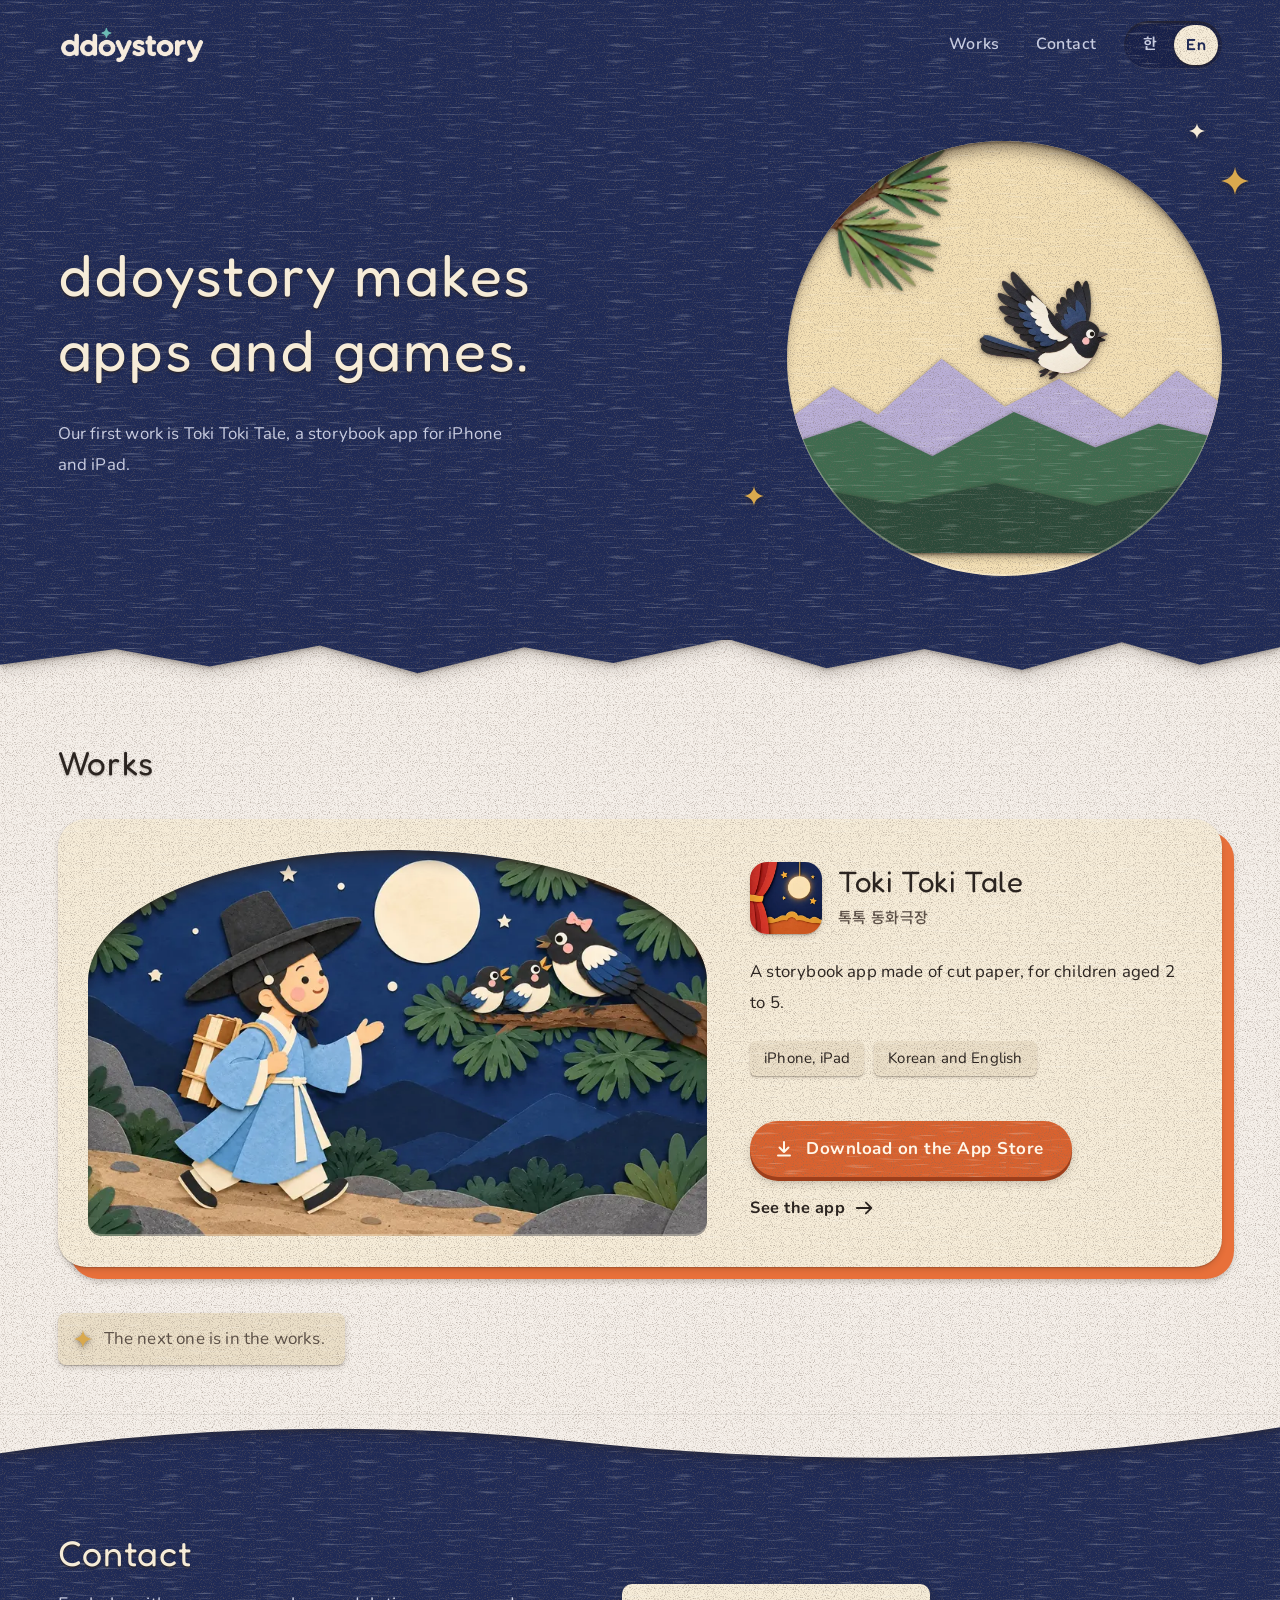
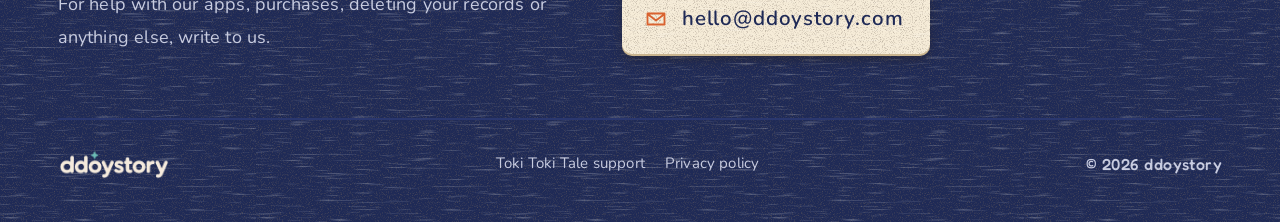
==== index.html @ 2ade80b4 "종이 극장 움직임(GSAP 3.15.1, 사이트 안에 둠) + 글꼴 A안(제목 Jua·Fredoka, 본문 Noto Sans KR·Nunito) - assets/vendor/gsa" ====
<!doctype html>
<html lang="ko">
<head>
<meta charset="utf-8">
<meta name="viewport" content="width=device-width, initial-scale=1">
<title>ddoystory</title>
<meta name="description" content="또이다은 스튜디오(ddoystory)는 앱과 게임을 만듭니다. 첫 작품은 톡톡 동화극장(Toki Toki Tale)입니다.">
<meta name="color-scheme" content="light dark">
<meta name="theme-color" content="#1F2A56">
<meta property="og:title" content="ddoystory">
<meta property="og:description" content="또이다은 스튜디오(ddoystory)는 앱과 게임을 만듭니다.">
<meta property="og:url" content="https://ddoystory.com/">
<meta property="og:image" content="https://ddoystory.com/assets/magpie-1600.webp">
<link rel="icon" href="assets/favicon-32.png">
<link rel="apple-touch-icon" href="assets/icon.png">
<link rel="preconnect" href="https://fonts.googleapis.com">
<link rel="preconnect" href="https://fonts.gstatic.com" crossorigin>
<link rel="stylesheet" href="https://fonts.googleapis.com/css2?family=Jua&family=Fredoka:wght@400;500;600&family=Nunito:wght@400;600;700;800&family=Noto+Sans+KR:wght@400;500;700&display=swap">
<link rel="stylesheet" href="assets/paper.css">
<script>/* 움직임 준비: 움직임 줄이기가 꺼져 있을 때만 첫 화면을 잠깐 숨긴다(늦어도 2.5초 뒤 걷힘). assets/motion.js 참고 */
(function(d){if(window.matchMedia&&!matchMedia('(prefers-reduced-motion: reduce)').matches){d.classList.add('mo');setTimeout(function(){d.classList.remove('mo');},2500);}})(document.documentElement);</script>
<style>
/* 스튜디오 홈: 밤 종이(머리) → 크림 종이(만든 것들) → 밤 종이(문의).
   위 장의 아래 가장자리를 오려 다음 장 위에 얹는다. */

/* ── 첫머리: 밤 종이 + 보름달 모양 구멍 ─────────────── */
.head{z-index:3}
.hero{display:grid;grid-template-columns:minmax(0,1fr) auto;align-items:center;gap:32px clamp(32px,5vw,96px);padding-top:clamp(24px,4vw,64px);padding-bottom:clamp(48px,5vw,80px)}
.hero h1{margin:0;font-weight:900;font-size:clamp(2.2rem,4.6vw,4.4rem);line-height:1.28;letter-spacing:.03em}
.hero h1 .ln{display:block}
.hero p{margin:clamp(20px,2.4vw,32px) 0 0;font-size:clamp(1.05rem,1.3vw,1.22rem);line-height:1.85;color:var(--on-night-sub);max-width:30em}

/* 달 구멍 안의 층: 달빛 종이(맨 뒤) → 먼 능선 → 소나무 언덕 → 앞 언덕 → 까치 → 솔가지(맨 앞) */
.moon{--d:clamp(280px,34vw,500px);position:relative;width:var(--d);height:var(--d);margin:0;flex:none}
.moon .hole{width:100%;height:100%;border-radius:50%;background:var(--grain),#F3DFB4}
.moon .rg{position:absolute;left:-2%;right:-2%;bottom:-1px;filter:var(--piece-shadow)}
.moon .rg i{display:block;height:100%;background:var(--grain),var(--c)}
.moon .r1{height:46%;--c:#B9AED6}
.moon .r1 i{clip-path:polygon(0 38%,12% 18%,22% 32%,36% 4%,50% 28%,62% 14%,76% 34%,88% 10%,100% 30%,100% 100%,0 100%)}
.moon .r2{height:34%;--c:var(--pine)}
.moon .r2 i{clip-path:polygon(0 30%,18% 12%,34% 36%,52% 6%,70% 30%,84% 14%,100% 26%,100% 100%,0 100%)}
.moon .r3{height:20%;--c:#2C4A3A}
.moon .r3 i{clip-path:polygon(0 18%,26% 44%,48% 20%,70% 46%,100% 8%,100% 100%,0 100%)}
.moon .fly{position:absolute;width:30%;left:44%;top:30%;filter:var(--piece-shadow);z-index:2}
.moon .sprig{position:absolute;width:46%;left:-8%;top:-10%;transform:rotate(-8deg);filter:var(--piece-shadow);z-index:3}
.moon .star.a{--s:28px;right:-6%;top:6%}
.moon .star.b{--s:16px;right:4%;top:-4%;color:#F6ECD8}
.moon .star.c{--s:20px;left:-10%;bottom:16%}

/* ── 만든 것들: 크림 종이 ──────────────────────────── */
.works{z-index:2;padding-top:clamp(84px,8vw,128px);padding-bottom:clamp(40px,4vw,64px)}
.works h2{margin:0;font-size:clamp(1.7rem,2.6vw,2.3rem);line-height:1.3;font-weight:900}
.grid{list-style:none;margin:clamp(24px,2.6vw,36px) 0 0;padding:0;display:grid;grid-template-columns:repeat(2,minmax(0,1fr));gap:clamp(28px,3vw,48px)}

/* 작품 카드 = 크림 색지 한 장 + 감빛 밑장 + 아치 창. 카드 전체가 링크(.work-link::after). */
.work{--tone:var(--sheet);--under:var(--persimmon);--r:28px;--ux:12px;--uy:12px;display:flex;flex-direction:column;gap:clamp(20px,2.4vw,32px);padding:clamp(18px,2.4vw,36px)}

.work-win{margin:0;align-self:center;width:100%;aspect-ratio:16/10;border-radius:50% 50% 14px 14px / 34% 34% 14px 14px;background:#16204A}
.work-win img{width:100%;height:100%;object-fit:cover;object-position:50% 50%}
.work-tx{display:flex;flex-direction:column;gap:18px;min-width:0}
.work-id{display:flex;align-items:center;gap:16px}
.work-id img{width:72px;height:72px;border-radius:17px;box-shadow:var(--lift);flex:none}
.work h3{margin:0;font-size:clamp(1.6rem,2.3vw,2.2rem);line-height:1.25;font-weight:900}
.work-id p{margin:0;font-family:var(--sc);font-weight:500;font-size:18px;letter-spacing:.03em;color:var(--sub)}
.work-id p [data-l=en]{font-family:var(--serif);font-size:15px;letter-spacing:.02em}
.work-link{text-decoration:none}
.work-link::after{content:"";position:absolute;inset:0;border-radius:28px;z-index:1}
.work-link:focus-visible{outline:none}
.work-link:focus-visible::after{outline:3px solid var(--act);outline-offset:4px}
.work-line{margin:0;font-size:clamp(1.05rem,1.3vw,1.18rem);max-width:30em}
/* 작은 꼬리표: 크래프트 종이 조각 */
.work-meta{list-style:none;margin:0;padding:0;display:flex;flex-wrap:wrap;gap:10px}
.work-meta li{padding:4px 14px;border-radius:6px;background:var(--grain),var(--kraft);box-shadow:0 1px 1px rgba(var(--sh),.25),0 2px 3px rgba(var(--sh),.12);font-size:15px;white-space:nowrap}
.work-act{display:flex;flex-wrap:wrap;align-items:center;gap:16px 26px;margin-top:auto;padding-top:6px}
.work-act .store{position:relative;z-index:2}
.work-act .go{display:inline-flex;align-items:center;gap:10px;font-weight:700;font-size:1.02rem;letter-spacing:.03em}
.work-act .go svg{width:20px;height:20px;transition:transform .3s var(--ease)}
.work:hover .go svg{transform:translateX(4px)}
.work:hover .go span{text-decoration:underline;text-underline-offset:.3em}
.work.wide{grid-column:1 / -1;display:grid;grid-template-columns:minmax(0,7fr) minmax(0,5fr);align-items:stretch;gap:clamp(28px,3.4vw,56px)}
.work.wide .work-tx{justify-content:center;gap:22px;padding:clamp(4px,1vw,16px) 0}

/* 다음 작품: 크래프트 쪽지 한 장 */
.next{grid-column:1 / -1;justify-self:start;display:flex;align-items:center;gap:12px;margin-top:8px;padding:10px 20px 10px 16px;border-radius:8px;background:var(--grain),var(--kraft);box-shadow:var(--lift);color:var(--sub);font-size:17px}
.next p{margin:0}
.next .star{position:static;--s:18px;flex:none}

.foot-sheet{z-index:1}

/* 등장·스크롤·마우스 움직임은 assets/motion.js(GSAP)가 맡는다 */

@media (max-width:1000px){
  .work.wide{grid-template-columns:minmax(0,1fr)}
}
@media (max-width:760px){
  .hero{grid-template-columns:minmax(0,1fr)}
  .moon{--d:min(78vw,340px);justify-self:center}
}
@media (max-width:640px){
  .hero h1{font-size:clamp(1.8rem,8.4vw,2.2rem)}
  .grid{grid-template-columns:minmax(0,1fr)}
  .work{--r:22px;--ux:7px;--uy:8px;padding:16px 16px 22px}
  .work{margin-right:8px}
  .work-link::after{border-radius:22px}
  .work-win{aspect-ratio:4/3.3;border-radius:50% 50% 12px 12px / 30% 30% 12px 12px}
  .work-id img{width:60px;height:60px;border-radius:14px}
  .work h3{font-size:1.6rem}
  .moon .star.c{left:-4%}
}
</style>
</head>
<body>
<a class="skip" href="#works"><span data-l="ko">본문으로 건너뛰기</span><span data-l="en" lang="en">Skip to content</span></a>

<div class="ply night head">
  <header class="wrap top">
    <a class="brand" href="./" aria-label="ddoystory">
      <img src="assets/ddoystory-logo-dark.webp" width="148" height="40" alt="ddoystory">
    </a>
    <nav aria-label="Site">
      <a class="nl" href="#works"><span data-l="ko">만든 것들</span><span data-l="en" lang="en">Works</span></a>
      <a class="nl" href="#contact"><span data-l="ko">문의</span><span data-l="en" lang="en">Contact</span></a>
      <div class="lang" role="group" aria-label="Language">
        <a href="#ko" data-set="ko" lang="ko">한</a><a href="#en" data-set="en" lang="en">En</a>
      </div>
    </nav>
  </header>

  <section class="wrap hero" aria-labelledby="hero-title">
    <div>
      <h1 id="hero-title" class="cutout"><span data-l="ko"><span class="ln">또이다은 스튜디오는</span> <span class="ln">앱과 게임을 만듭니다.</span></span><span data-l="en" lang="en"><span class="ln">ddoystory makes</span> <span class="ln">apps and games.</span></span></h1>
      <p><span data-l="ko">첫 작품은 iPhone과 iPad에서 보는 동화 앱, 톡톡 동화극장입니다.</span><span data-l="en" lang="en">Our first work is Toki Toki Tale, a storybook app for iPhone and iPad.</span></p>
    </div>
    <figure class="moon" aria-hidden="true">
      <div class="hole">
        <span class="rg r1"><i></i></span>
        <img class="fly" src="assets/layers/magpie-fly.webp" width="436" height="362" alt="">
        <span class="rg r2"><i></i></span>
        <span class="rg r3"><i></i></span>
        <img class="sprig" src="assets/layers/pine-sprig.webp" width="420" height="421" alt="">
      </div>
      <svg class="star a" viewBox="0 0 20 20"><path fill="currentColor" d="M10 0c.7 5.6 3.9 8.8 10 10-6.1 1.2-9.3 4.4-10 10-.7-5.6-3.9-8.8-10-10C6.1 8.8 9.3 5.6 10 0z"/></svg>
      <svg class="star b" viewBox="0 0 20 20"><path fill="currentColor" d="M10 0c.7 5.6 3.9 8.8 10 10-6.1 1.2-9.3 4.4-10 10-.7-5.6-3.9-8.8-10-10C6.1 8.8 9.3 5.6 10 0z"/></svg>
      <svg class="star c" viewBox="0 0 20 20"><path fill="currentColor" d="M10 0c.7 5.6 3.9 8.8 10 10-6.1 1.2-9.3 4.4-10 10-.7-5.6-3.9-8.8-10-10C6.1 8.8 9.3 5.6 10 0z"/></svg>
    </figure>
  </section>
  <div class="cut ridge" aria-hidden="true"></div>
</div>

<main id="works" class="ply works" aria-labelledby="works-title">
  <div class="wrap">
    <h2 id="works-title" class="cutout"><span data-l="ko">만든 것들</span><span data-l="en" lang="en">Works</span></h2>
    <ul class="grid">
      <!-- 작품 하나 = li.work 하나. 새 작품은 이 li 를 복사해 아래에 붙이고 링크·그림·글·--under(밑장 색지)를 바꾼다. 대표 작품만 class="... wide". -->
      <li class="work wide piece stack liftable">
        <figure class="work-win hole">
          <img src="assets/magpie-1600.webp" srcset="assets/magpie-900.webp 900w, assets/magpie-1600.webp 1600w" sizes="(max-width:1000px) 100vw, 760px" width="1600" height="900" fetchpriority="high"
               alt="종이를 오려 만든 「은혜 갚은 까치」 장면. 보름달 뜬 밤, 산길을 걷던 선비가 소나무 가지 위 까치 가족을 바라봅니다."
               data-alt-en="A cut-paper scene from The Grateful Magpie: on a full-moon night, a young scholar on a mountain path looks up at a magpie family in a pine tree.">
        </figure>
        <div class="work-tx">
          <div class="work-id">
            <img src="assets/icon-256.webp" width="72" height="72" alt="">
            <div>
              <h3><a class="work-link" href="tokitoki/#ko" data-href="tokitoki/"><span data-l="ko">톡톡 동화극장</span><span data-l="en" lang="en">Toki Toki Tale</span></a></h3>
              <p><span data-l="ko">Toki Toki Tale</span><span data-l="en" lang="en">톡톡 동화극장</span></p>
            </div>
          </div>
          <p class="work-line"><span data-l="ko">2~5세 아이가 종이를 오려 만든 동화를 보고 듣는 동화 앱입니다.</span><span data-l="en" lang="en">A storybook app made of cut paper, for children aged 2 to 5.</span></p>
          <ul class="work-meta">
            <li>iPhone, iPad</li>
            <li><span data-l="ko">한국어, 영어</span><span data-l="en" lang="en">Korean and English</span></li>
          </ul>
          <div class="work-act">
            <a class="store" data-appstore href="https://apps.apple.com/"><svg viewBox="0 0 20 20" aria-hidden="true"><path d="M10 3v10M5.5 8.5 10 13l4.5-4.5M4 16.5h12" fill="none" stroke="currentColor" stroke-width="2" stroke-linecap="round" stroke-linejoin="round"/></svg><span data-l="ko">App Store에서 받기</span><span data-l="en" lang="en">Download on the App Store</span></a>
            <span class="go" aria-hidden="true"><span data-l="ko">자세히 보기</span><span data-l="en" lang="en">See the app</span><svg viewBox="0 0 22 22" aria-hidden="true"><path d="M2 11h16M12 5l6 6-6 6" fill="none" stroke="currentColor" stroke-width="2" stroke-linecap="round" stroke-linejoin="round"/></svg></span>
          </div>
        </div>
      </li>
      <li class="next"><svg class="star" viewBox="0 0 20 20" aria-hidden="true"><path fill="currentColor" d="M10 0c.7 5.6 3.9 8.8 10 10-6.1 1.2-9.3 4.4-10 10-.7-5.6-3.9-8.8-10-10C6.1 8.8 9.3 5.6 10 0z"/></svg><p><span data-l="ko">다음 작품을 만들고 있습니다.</span><span data-l="en" lang="en">The next one is in the works.</span></p></li>
    </ul>
  </div>
  <div class="cut hill" aria-hidden="true"></div>
</main>

<footer class="ply night foot-sheet" id="contact">
  <div class="wrap contact">
    <div>
      <h2 class="cutout"><span data-l="ko">문의</span><span data-l="en" lang="en">Contact</span></h2>
      <p><span data-l="ko">작품 사용, 결제, 기록 삭제 요청과 그 밖의 문의는 메일로 받습니다.</span><span data-l="en" lang="en">For help with our apps, purchases, deleting your records or anything else, write to us.</span></p>
    </div>
    <div><a class="mail" href="mailto:hello@ddoystory.com"><svg viewBox="0 0 24 24" aria-hidden="true"><path d="M3.5 6.5h17v11h-17zM3.5 7l8.5 6.5L20.5 7" fill="none" stroke="currentColor" stroke-width="1.8" stroke-linejoin="round"/></svg>hello@ddoystory.com</a></div>
  </div>
  <div class="wrap"><div class="foot">
    <img src="assets/ddoystory-logo-dark.webp" width="112" height="31" alt="ddoystory">
    <ul aria-label="Toki Toki Tale">
      <li><a href="tokitoki/support/#ko" data-href="tokitoki/support/"><span data-l="ko">톡톡 동화극장 고객 지원</span><span data-l="en" lang="en">Toki Toki Tale support</span></a></li>
      <li><a href="tokitoki/privacy/#ko" data-href="tokitoki/privacy/"><span data-l="ko">개인정보 처리방침</span><span data-l="en" lang="en">Privacy policy</span></a></li>
    </ul>
    <p><span data-l="ko">© 2026 또이다은 스튜디오</span><span data-l="en" lang="en">© 2026 ddoystory</span></p>
  </div></div>
</footer>
<script>
/* ▼ 톡톡 동화극장 App Store 주소: tokitoki/index.html 의 같은 줄과 함께 바꾼다. (이 페이지의 a[data-appstore] 단추에 들어간다. 작품이 늘면 단추 href 에 주소를 직접 넣는다) */
var APP_STORE_URL = 'https://apps.apple.com/';

(function(){
  var st=document.querySelectorAll('a[data-appstore]');
  for(var s=0;s<st.length;s++) st[s].href=APP_STORE_URL;
  var h=document.documentElement;
  function set(l){
    h.lang=l;
    var as=document.querySelectorAll('.lang a');
    for(var i=0;i<as.length;i++){ if(as[i].getAttribute('data-set')===l) as[i].setAttribute('aria-current','true'); else as[i].removeAttribute('aria-current'); }
    var ls=document.querySelectorAll('a[data-href]');
    for(var j=0;j<ls.length;j++){ ls[j].setAttribute('href', ls[j].getAttribute('data-href')+'#'+l); }
    var im=document.querySelectorAll('img[data-alt-en]');
    for(var k=0;k<im.length;k++){ if(!im[k].hasAttribute('data-alt-ko')) im[k].setAttribute('data-alt-ko', im[k].alt); im[k].alt = l==='en' ? im[k].getAttribute('data-alt-en') : im[k].getAttribute('data-alt-ko'); }
  }
  function pick(){ return location.hash==='#en'?'en':location.hash==='#ko'?'ko':((navigator.language||'').toLowerCase().indexOf('ko')===0?'ko':'en'); }
  set(pick());
  window.addEventListener('hashchange',function(){ if(location.hash==='#en'||location.hash==='#ko') set(pick()); });
})();
</script>
<script src="assets/vendor/gsap/gsap.min.js" onerror="document.documentElement.classList.remove('mo')"></script>
<script src="assets/vendor/gsap/ScrollTrigger.min.js"></script>
<script src="assets/motion.js"></script>
</body>
</html>
---- assets/paper.css ----
/* ddoystory 종이 페이지 공통 규칙 ─────────────────────────────────────
   재료: 모든 면은 색지 한 장. 조각 하나 = 한 색. 그라데이션·광택·윤곽선·흰 테두리 없음.
   결: 아래 --grain(SVG feTurbulence) 한 장을 모든 종이 면에 깐다. 외부 이미지 없음.
   그림자: 광원은 위쪽 하나. 위 조각이 아래 조각에 좁고 부드러운 웜 다크(#2E241C) 그림자를 드리운다.
   글꼴: 제목 Jua(영어 Fredoka), 본문 Noto Sans KR(영어 Nunito). 제목은 굵기 400 하나(가짜 굵게 금지).
   네 페이지(/, /tokitoki/, /tokitoki/support/, /tokitoki/privacy/)가 함께 쓴다. */

:root{
  /* 색지 */
  --cream:#F5EFE9;      /* 바탕 종이 */
  --sheet:#F6ECD8;      /* 크림 색지 조각 */
  --kraft:#EBDFC8;      /* 안쪽 종이 */
  --night:#1F2A56;      /* 밤 남색 */
  --night-deep:#17204A;
  --night-up:#2A376E;   /* 남색 위에 얹는 한 톤 밝은 남색 */
  --act:#D9622F;        /* 1차 행동(App Store) */
  --act-under:#9E3F1B;  /* 행동 단추 밑장 */
  --persimmon:#E8703A;
  --straw:#D9A94E;
  --pine:#3F6B4F;
  --pine-deep:#2E5340;
  --bean:#A93B32;
  --bark:#6B4A32;
  --lav:#8B7BB8;        /* 먼 능선 전용 */
  --amber:#F2B366;
  /* 글자 */
  --ink:#2B2420;
  --sub:#5C5047;
  --on-night:#F6ECD8;
  --on-night-sub:#C8CCE0;
  --link:#A8441A;
  /* 그림자(웜 다크만) */
  --sh:46,36,28;
  --lift:0 1px 1px rgba(var(--sh),.22),0 3px 6px -1px rgba(var(--sh),.22);
  --lift-hi:0 2px 2px rgba(var(--sh),.2),0 10px 16px -4px rgba(var(--sh),.28);
  --rim:inset 0 14px 16px -8px rgba(var(--sh),.62),inset 0 3px 3px -1px rgba(var(--sh),.45),inset 0 -2px 0 rgba(255,244,222,.32);
  --edge-shadow:drop-shadow(0 2px 2px rgba(var(--sh),.32)) drop-shadow(0 6px 7px rgba(var(--sh),.18));
  --piece-shadow:drop-shadow(0 1px 2px rgba(var(--sh),.45)) drop-shadow(0 3px 4px rgba(var(--sh),.18));
  /* 종이 결: 고운 섬유 점 + 가로로 흐르는 옅은 섬유 */
  --grain:url("data:image/svg+xml,%3Csvg xmlns='http://www.w3.org/2000/svg' width='256' height='256'%3E%3Cfilter id='b' x='0' y='0'%3E%3CfeTurbulence type='fractalNoise' baseFrequency='.9' numOctaves='3' seed='7' stitchTiles='stitch'/%3E%3CfeColorMatrix values='0 0 0 0 .18 0 0 0 0 .14 0 0 0 0 .11 1.25 0 0 0 -.62'/%3E%3C/filter%3E%3Cfilter id='c' x='0' y='0'%3E%3CfeTurbulence type='fractalNoise' baseFrequency='.03125 .5' numOctaves='2' seed='3' stitchTiles='stitch'/%3E%3CfeColorMatrix values='0 0 0 0 1 0 0 0 0 1 0 0 0 0 .96 .9 0 0 0 -.54'/%3E%3C/filter%3E%3Crect width='256' height='256' filter='url(%23b)'/%3E%3Crect width='256' height='256' filter='url(%23c)'/%3E%3C/svg%3E");
  /* 글꼴 */
  --serif:'Nunito','Noto Sans KR','Apple SD Gothic Neo',sans-serif;   /* 본문: 영어 Nunito, 한국어 Noto Sans KR */
  --head:'Fredoka','Jua','Apple SD Gothic Neo',sans-serif;            /* 제목: 영어 Fredoka, 한국어 Jua */
  --head-w:400;                                                       /* Jua 는 굵기가 하나뿐: 가짜 굵게를 막으려 400 */
  --sc:'Fredoka','Jua',sans-serif;                                    /* 영어 꼬리표(브랜드, En, 영어 바닥글) */
  /* 배치 */
  --gutter:clamp(16px,4.5vw,72px);
  --max:1360px;
  --ease:cubic-bezier(.2,.8,.2,1);
  color-scheme:light;
}
/* 밤 종이: 같은 구성을 남색 계열 색지로 */
@media (prefers-color-scheme:dark){
  :root{
    --cream:#141A3A;
    --sheet:#212C5C;
    --kraft:#1A2350;
    --night:#0E1330;
    --night-deep:#0A0E26;
    --night-up:#253167;
    --pine:#365E46;
    --ink:#F1E8D8;
    --sub:#BCC1D9;
    --on-night-sub:#AEB4D2;
    --link:#F2B366;
    --sh:6,5,4;
    --lift:0 1px 1px rgba(var(--sh),.5),0 3px 7px -1px rgba(var(--sh),.5);
    --lift-hi:0 2px 2px rgba(var(--sh),.45),0 10px 18px -4px rgba(var(--sh),.6);
    --rim:inset 0 14px 16px -8px rgba(var(--sh),.8),inset 0 3px 3px -1px rgba(var(--sh),.6),inset 0 -2px 0 rgba(255,244,222,.16);
    --edge-shadow:drop-shadow(0 2px 2px rgba(var(--sh),.55)) drop-shadow(0 6px 8px rgba(var(--sh),.4));
    --piece-shadow:drop-shadow(0 1px 2px rgba(var(--sh),.6)) drop-shadow(0 3px 4px rgba(var(--sh),.35));
    color-scheme:dark;
  }
}

*,*::before,*::after{box-sizing:border-box}
html{-webkit-text-size-adjust:100%}
body{margin:0;background:var(--grain),var(--cream);color:var(--ink);font-family:var(--serif);font-weight:400;font-size:18px;line-height:1.85;letter-spacing:.01em;overflow-x:hidden;word-break:keep-all;overflow-wrap:break-word;-webkit-font-smoothing:antialiased;font-synthesis:none}
img{display:block;max-width:100%;height:auto}
p,h1,h2,h3,h4{text-wrap:pretty}
h1,h2,h3,h4{font-family:var(--head);font-weight:var(--head-w)!important;letter-spacing:.02em}
a{color:inherit}
:focus-visible{outline:3px solid var(--straw);outline-offset:3px;border-radius:6px}
html[lang=ko] [data-l=en],html[lang=en] [data-l=ko]{display:none!important}
.wrap{max-width:var(--max);margin:0 auto;padding-left:var(--gutter);padding-right:var(--gutter)}
.skip{position:absolute;left:-9999px}
.skip:focus{left:16px;top:12px;background:var(--sheet);color:var(--ink);padding:8px 12px;z-index:20;border-radius:8px}
.sc{font-family:var(--sc);font-weight:500;letter-spacing:.04em}

/* ── 종이 한 장(구역) ───────────────────────────────
   .ply 는 색지 한 장. --tone 으로 색을 받고, 아래 가장자리 .cut 을 손으로 오린 모양으로 내려
   다음 장 위에 얹는다(그림자는 아래 장에 떨어진다). 위 장일수록 z-index 가 크다. */
.ply{position:relative;background:var(--grain),var(--tone,var(--cream))}
.ply.night{--tone:var(--night);color:var(--on-night)}
.cut{position:absolute;left:0;right:0;top:calc(100% - 1px);height:var(--ch,52px);pointer-events:none;filter:var(--edge-shadow);clip-path:inset(0 0 -60px 0);z-index:1}
.cut::before{content:"";position:absolute;inset:0;background:var(--grain),var(--tone,var(--cream));-webkit-mask:var(--shape) 0 0/100% 100% no-repeat;mask:var(--shape) 0 0/100% 100% no-repeat}
/* 산 능선: 직선 가위질 */
.cut.ridge{--shape:url("data:image/svg+xml,%3Csvg xmlns='http://www.w3.org/2000/svg' viewBox='0 0 1440 60' preserveAspectRatio='none'%3E%3Cpath d='M0 0H1440V20L1350 40L1262 14L1150 46L1040 22L930 44L818 10L690 38L590 20L470 50L360 18L236 42L130 22L0 40Z'/%3E%3C/svg%3E")}
/* 언덕 한 번: 곡선은 여기 하나만 */
.cut.hill{--shape:url("data:image/svg+xml,%3Csvg xmlns='http://www.w3.org/2000/svg' viewBox='0 0 1440 60' preserveAspectRatio='none'%3E%3Cpath d='M0 0H1440V14C1180 58 900 58 640 30C420 6 200 14 0 44Z'/%3E%3C/svg%3E")}
/* 좁은 화면에서는 능선을 덜 가파르게 */
@media (max-width:640px){.cut{--ch:30px}}

/* ── 구멍(음각 무대) ────────────────────────────────
   종이판을 파낸 창. 위·안쪽 테두리에 그림자 띠, 아래 테두리에 밝은 절단면. */
.hole{position:relative;overflow:hidden;isolation:isolate}
.hole::after{content:"";position:absolute;inset:0;border-radius:inherit;box-shadow:var(--rim);pointer-events:none;z-index:5}

/* ── 색지 조각(카드) ────────────────────────────────
   .piece = 색지 한 장. data-under 색지(--under)가 오른쪽 아래로 비죽 나온 밑장이 된다. */
.piece{position:relative;background:var(--grain),var(--tone,var(--sheet));border-radius:var(--r,18px);box-shadow:var(--lift);isolation:isolate}
.piece.stack{box-shadow:var(--lift),var(--ux,10px) var(--uy,10px) 0 var(--under,var(--kraft)),var(--ux,10px) calc(var(--uy,10px) + 3px) 6px -1px rgba(var(--sh),.28)}

/* ── App Store 단추: 감빛 색지 + 진한 밑장. 화면당 하나만 이렇게 강하다. ── */
.store{display:inline-flex;align-items:center;justify-content:center;gap:12px;min-height:56px;padding:0 28px 0 24px;border-radius:999px;text-decoration:none;font-family:var(--serif);font-size:17px;font-weight:700;letter-spacing:.03em;white-space:nowrap;background:var(--grain),var(--act);color:#FFF6E8;box-shadow:0 4px 0 var(--act-under),0 6px 10px -2px rgba(var(--sh),.35);transition:transform .2s var(--ease),box-shadow .2s var(--ease)}
.store svg{width:20px;height:20px;flex:none}
.store:hover{transform:translateY(-2px);box-shadow:0 6px 0 var(--act-under),0 12px 18px -4px rgba(var(--sh),.4)}
.store:active{transform:translateY(3px);box-shadow:0 1px 0 var(--act-under),0 2px 4px rgba(var(--sh),.3)}

/* ── 머리글 ─────────────────────────────────────── */
.top{display:flex;align-items:center;justify-content:space-between;gap:12px;padding-top:20px;padding-bottom:20px}
.brand{display:block;line-height:0;flex:none}
.brand img{width:148px}
.top nav{display:flex;align-items:center;gap:clamp(2px,1.6vw,20px)}
.top nav > a{color:var(--on-night-sub);text-decoration:none;font-size:16px;font-weight:600;padding:10px 8px;min-height:44px;display:inline-flex;align-items:center;letter-spacing:.04em}
.top nav > a:hover{color:var(--on-night)}
.crumbs{display:flex;align-items:center;flex-wrap:wrap;gap:2px 4px;min-width:0}
.crumbs a{display:inline-flex;align-items:center;gap:8px;min-height:44px;padding-right:4px;text-decoration:none;color:var(--on-night-sub);font-weight:600;font-size:16px;letter-spacing:.03em}
.crumbs a:hover{color:var(--on-night)}
.crumbs svg{width:16px;height:16px;flex:none;transition:transform .25s var(--ease)}
.crumbs a:hover svg{transform:translateX(-3px)}
.crumbs .sep{color:var(--on-night-sub);opacity:.6;font-size:14px}
/* 한/En: 남색 종이에 파인 홈 속, 고른 쪽만 크림 조각이 올라온다 */
.lang{display:flex;gap:2px;padding:4px;border-radius:999px;background:var(--grain),var(--night-deep);box-shadow:inset 0 2px 3px rgba(var(--sh),.55),inset 0 -1px 0 rgba(255,244,222,.12)}
.lang a{min-width:44px;min-height:40px;padding:0 10px;display:inline-grid;place-items:center;border-radius:999px;text-decoration:none;font-size:15px;font-weight:600;color:var(--on-night-sub)}
.lang a[lang=en]{font-family:var(--sc);font-weight:500;font-size:16px;letter-spacing:.03em}
.lang a[aria-current]{background:var(--grain),#F6ECD8;color:#1F2A56;box-shadow:0 1px 1px rgba(var(--sh),.5),0 2px 4px rgba(var(--sh),.35)}

/* 종이를 오려 얹은 글자: 글자 아래로 좁은 그림자 한 겹 */
.cutout{text-shadow:0 1px 0 rgba(var(--sh),.55),0 2px 3px rgba(var(--sh),.45)}
.ply:not(.night) .cutout,.on-cream .cutout{text-shadow:0 1px 0 rgba(var(--sh),.14),0 2px 3px rgba(var(--sh),.16)}

/* 움직임(assets/motion.js): <head> 스크립트가 붙인 html.mo 동안만 첫 화면을 숨긴다.
   motion.js 가 첫 프레임을 잡은 뒤, GSAP 를 못 불러오면 곧바로, 늦어도 2.5초 뒤에는 걷힌다. */
.mo .head > :not(.cut){opacity:0}

/* 별 조각(짚 금색 색지) */
.star{position:absolute;color:var(--straw);width:var(--s);height:var(--s);filter:var(--piece-shadow)}

/* ── 문의 + 꼬리 (밤 종이) ─────────────────────────── */
footer .contact{padding-top:clamp(88px,9vw,140px);padding-bottom:clamp(40px,5vw,64px);display:grid;grid-template-columns:minmax(0,5fr) minmax(0,6fr);gap:28px clamp(40px,5vw,88px);align-items:end}
footer .contact h2{margin:0;font-size:clamp(1.9rem,2.8vw,2.5rem);line-height:1.25;font-weight:900}
footer .contact p{margin:12px 0 0;color:var(--on-night-sub);max-width:28em}
/* 메일: 크림 쪽지 한 장. 글자는 본문과 같은 세리프, 크기만 조금 키운다 */
.mail{display:inline-flex;align-items:center;gap:14px;max-width:100%;padding:16px 26px 16px 22px;border-radius:10px;background:var(--grain),#F6ECD8;color:#1F2A56;text-decoration:none;font-weight:600;font-size:clamp(1.1rem,1.6vw,1.35rem);letter-spacing:.04em;overflow-wrap:anywhere;box-shadow:0 2px 0 #C9B48E,0 6px 12px -2px rgba(var(--sh),.5);transition:transform .2s var(--ease),box-shadow .2s var(--ease)}
.mail svg{width:24px;height:24px;flex:none;color:var(--act)}
.mail:hover{transform:translateY(-2px);box-shadow:0 3px 0 #C9B48E,0 12px 18px -4px rgba(var(--sh),.55)}
.foot{border-top:2px solid var(--night-up);padding-top:22px;padding-bottom:36px;display:flex;flex-wrap:wrap;justify-content:space-between;align-items:center;gap:12px 24px;font-size:15px;color:var(--on-night-sub)}
.foot p{margin:0}
.foot img{width:112px}
.foot > a{line-height:0}
.foot ul{list-style:none;margin:0;padding:0;display:flex;flex-wrap:wrap;gap:4px 20px}
.foot ul a{color:var(--on-night-sub);text-decoration:none;display:inline-flex;align-items:center;min-height:44px}
.foot ul a:hover{color:var(--on-night);text-decoration:underline;text-underline-offset:.25em}
html[lang=en] .foot p{font-family:var(--sc);font-weight:500;font-size:16px;letter-spacing:.03em}

@media (max-width:1000px){footer .contact{grid-template-columns:minmax(0,1fr)}}
@media (max-width:640px){
  body{font-size:16.5px;line-height:1.8}
  .brand img{width:118px}
  .top .nl{display:none}
  .store{width:100%}
  .mail{width:100%;padding:14px 18px}
}
@media (prefers-reduced-motion:reduce){
  *,*::before,*::after{animation:none!important;transition:none!important}
  .store:hover,.mail:hover{transform:none}
}

/* 올리면 종이가 살짝 들린다: 앞장만 위로, 밑장은 제자리(그래서 비죽 나온 폭이 조금 커진다) */
.piece.stack.liftable{transition:transform .25s var(--ease),box-shadow .25s var(--ease)}
.piece.stack.liftable:hover{transform:translate(-2px,-3px);box-shadow:var(--lift-hi),calc(var(--ux,10px) + 2px) calc(var(--uy,10px) + 3px) 0 var(--under,var(--kraft)),calc(var(--ux,10px) + 2px) calc(var(--uy,10px) + 6px) 8px -1px rgba(var(--sh),.3)}
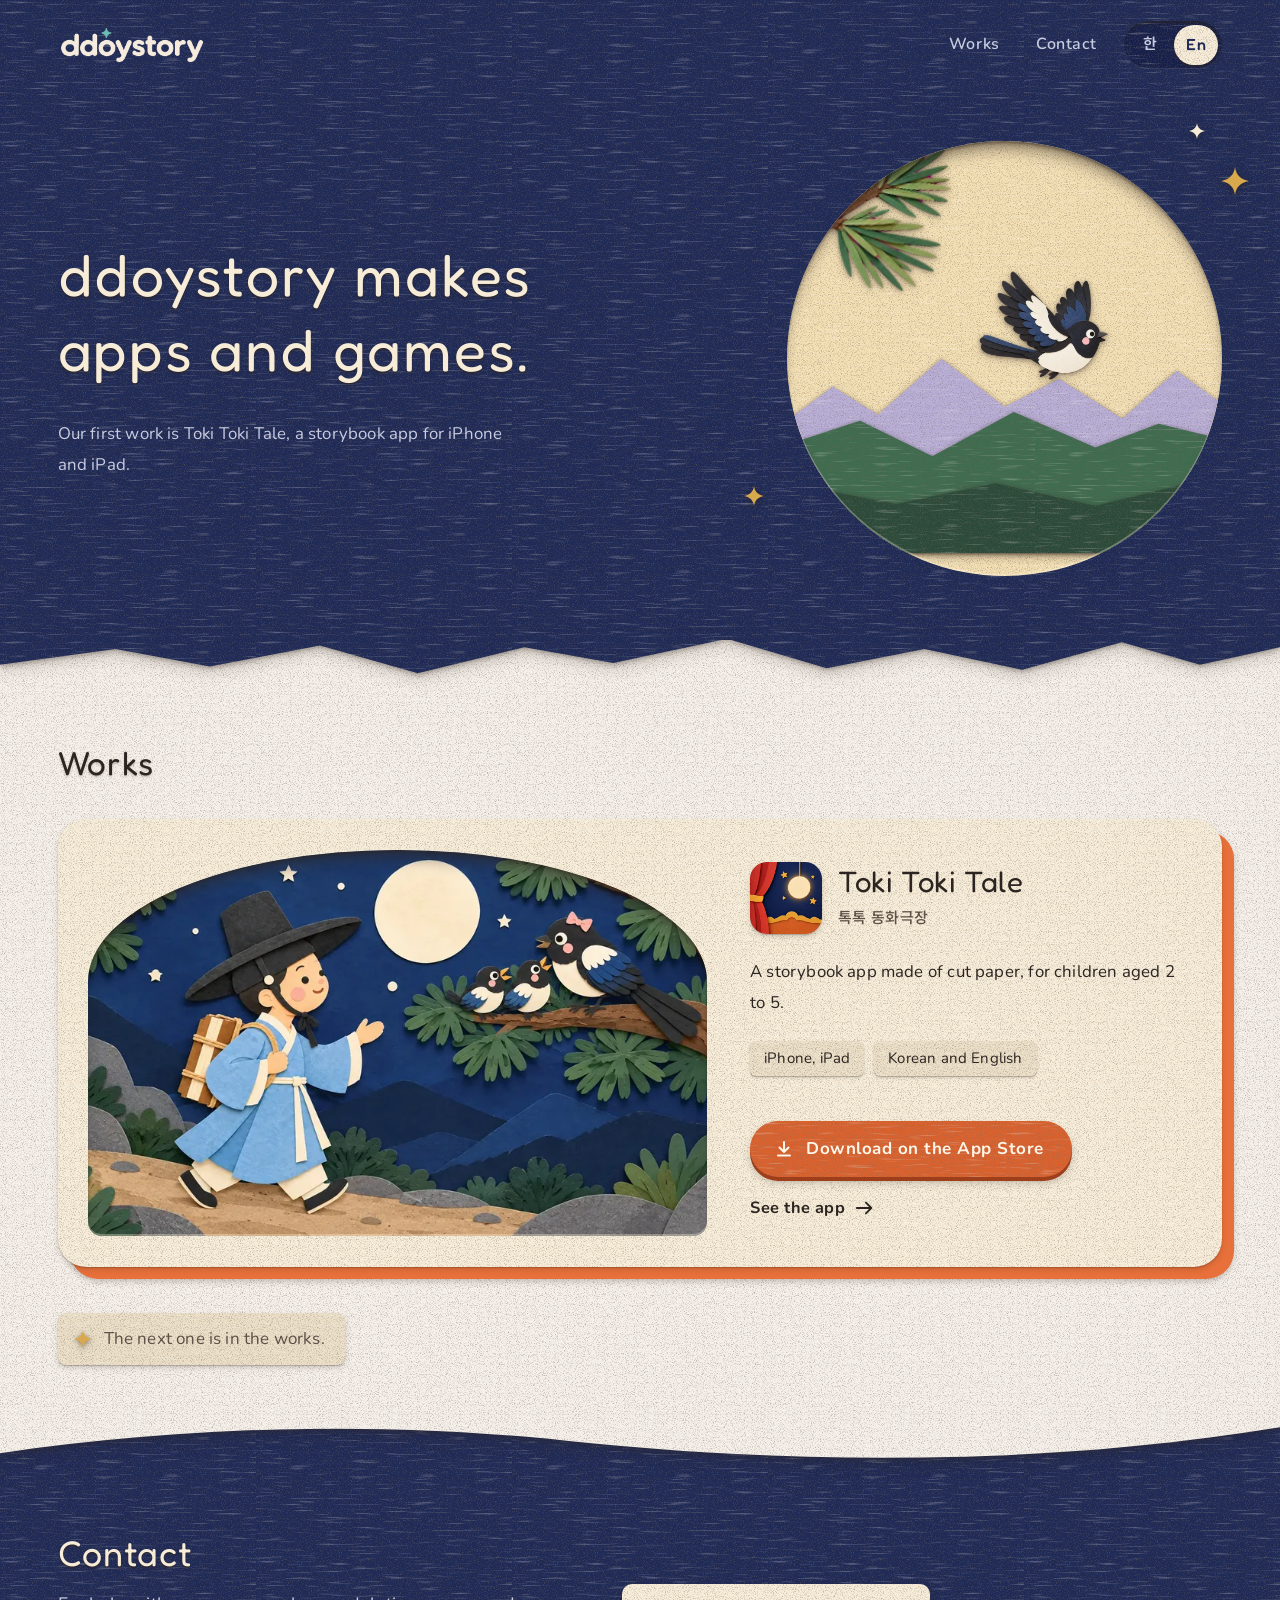
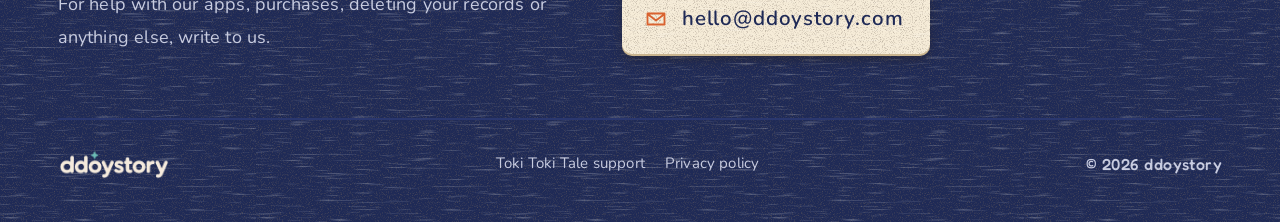
==== commit 8181a64f: "글꼴 바뀜(FOUT) 없앰: 글꼴이 준비된 뒤 첫 화면 등장, display=block, Jua 는 제목 글자만 담은 작은 파일 - motion.js: document.fonts." ====
--- a/index.html
+++ b/index.html
@@ -15,10 +15,15 @@
 <link rel="apple-touch-icon" href="assets/icon.png">
 <link rel="preconnect" href="https://fonts.googleapis.com">
 <link rel="preconnect" href="https://fonts.gstatic.com" crossorigin>
-<link rel="stylesheet" href="https://fonts.googleapis.com/css2?family=Jua&family=Fredoka:wght@400;500;600&family=Nunito:wght@400;600;700;800&family=Noto+Sans+KR:wght@400;500;700&display=swap">
+<!-- 제목 글꼴 Jua 는 제목에 쓰는 글자만 담은 작은 파일로 받는다(text=). 제목 글자를 바꾸면 README 의 순서대로 이 주소를 다시 만든다. -->
+<link rel="stylesheet" href="https://fonts.googleapis.com/css2?family=Jua&display=block&text=%EA%B0%80%EA%B0%9C%EA%B1%B0%EA%B2%83%EA%B2%8C%EA%B2%AC%EA%B2%B0%EA%B3%A0%EA%B3%B5%EA%B3%BC%EA%B4%80%EA%B4%91%EA%B5%AC%EA%B5%AD%EA%B7%B8%EA%B7%B9%EA%B8%B0%EA%BA%BC%EA%BE%B8%EB%81%BC%EB%82%B4%EB%84%B7%EB%88%84%EB%8A%94%EB%8A%A5%EB%8B%88%EB%8B%A4%EB%8F%84%EB%8F%99%EB%90%98%EB%93%A0%EB%93%A4%EB%93%AD%EB%94%94%EB%98%90%EB%A0%A4%EB%A1%9C%EB%A5%B4%EB%A5%BC%EB%A6%84%EB%A6%AC%EB%A6%B0%EB%A7%8C%EB%A7%A4%EB%A9%B0%EB%A9%B4%EB%AC%B8%EB%AC%BB%EB%B0%94%EB%B0%9B%EB%B0%A9%EB%B2%84%EB%B3%B4%EB%B6%81%EB%B6%84%EC%82%AC%EC%82%AD%EC%84%9C%EC%84%9D%EC%88%98%EC%8A%A4%EC%95%84%EC%95%B1%EC%95%BC%EC%96%B4%EC%97%86%EC%97%90%EC%97%B0%EC%98%81%EC%98%A4%EC%99%80%EC%9D%80%EC%9D%84%EC%9D%98%EC%9D%B4%EC%9D%B8%EC%9D%BD%EC%9E%84%EC%9E%85%EC%9E%87%EC%9E%90%EC%9E%A0%EC%9E%A5%EC%A0%80%EC%A0%95%EC%A0%9C%EC%A2%85%EC%A3%BC%EC%A7%80%EC%A7%88%EC%A7%91%EC%B2%98%EC%B9%A8%ED%84%B0%ED%86%A0%ED%86%A1%ED%8A%9C%ED%95%98%ED%95%9C%ED%95%AD%ED%98%B8%ED%99%94.%2C%21%3F~%28%29%E3%80%8C%E3%80%8D%C2%B7">
+<link rel="stylesheet" href="https://fonts.googleapis.com/css2?family=Fredoka:wght@400;500;600&family=Nunito:wght@400;600;700;800&family=Noto+Sans+KR:wght@400;500;700&display=block">
 <link rel="stylesheet" href="assets/paper.css">
-<script>/* 움직임 준비: 움직임 줄이기가 꺼져 있을 때만 첫 화면을 잠깐 숨긴다(늦어도 2.5초 뒤 걷힘). assets/motion.js 참고 */
-(function(d){if(window.matchMedia&&!matchMedia('(prefers-reduced-motion: reduce)').matches){d.classList.add('mo');setTimeout(function(){d.classList.remove('mo');},2500);}})(document.documentElement);</script>
+<script>/* 움직임 준비: 움직임 줄이기가 꺼져 있을 때만 첫 화면을 잠깐 숨긴다. motion.js 가 못 오면 2.5초 뒤, 그때 받는 중인 글꼴을 최대 2.5초 더 기다렸다가 걷는다. assets/motion.js 참고 */
+(function(d){if(window.matchMedia&&!matchMedia('(prefers-reduced-motion: reduce)').matches){d.classList.add('mo');window.__moT=setTimeout(function(){var f=document.fonts&&document.fonts.ready;Promise.race([f||0,new Promise(function(r){setTimeout(r,2500)})]).then(function(){d.classList.remove('mo');});},2500);}})(document.documentElement);</script>
+<script defer fetchpriority="high" src="assets/vendor/gsap/gsap.min.js" onerror="document.documentElement.classList.remove('mo')"></script>
+<script defer fetchpriority="high" src="assets/vendor/gsap/ScrollTrigger.min.js"></script>
+<script defer fetchpriority="high" src="assets/motion.js"></script>
 <style>
 /* 스튜디오 홈: 밤 종이(머리) → 크림 종이(만든 것들) → 밤 종이(문의).
    위 장의 아래 가장자리를 오려 다음 장 위에 얹는다. */
@@ -222,8 +227,5 @@
   window.addEventListener('hashchange',function(){ if(location.hash==='#en'||location.hash==='#ko') set(pick()); });
 })();
 </script>
-<script src="assets/vendor/gsap/gsap.min.js" onerror="document.documentElement.classList.remove('mo')"></script>
-<script src="assets/vendor/gsap/ScrollTrigger.min.js"></script>
-<script src="assets/motion.js"></script>
 </body>
 </html>
--- a/assets/paper.css
+++ b/assets/paper.css
@@ -143,6 +143,8 @@
 /* 움직임(assets/motion.js): <head> 스크립트가 붙인 html.mo 동안만 첫 화면을 숨긴다.
    motion.js 가 첫 프레임을 잡은 뒤, GSAP 를 못 불러오면 곧바로, 늦어도 2.5초 뒤에는 걷힌다. */
 .mo .head > :not(.cut){opacity:0}
+/* 글꼴이 늦을 때(motion.js 가 붙임): 첫 화면 글자만 글꼴이 올 때까지 숨긴다 */
+.mo-font .head .top,.mo-font .head h1,.mo-font .head p,.mo-font .head .ctas,.mo-font .head figcaption{visibility:hidden}
 
 /* 별 조각(짚 금색 색지) */
 .star{position:absolute;color:var(--straw);width:var(--s);height:var(--s);filter:var(--piece-shadow)}
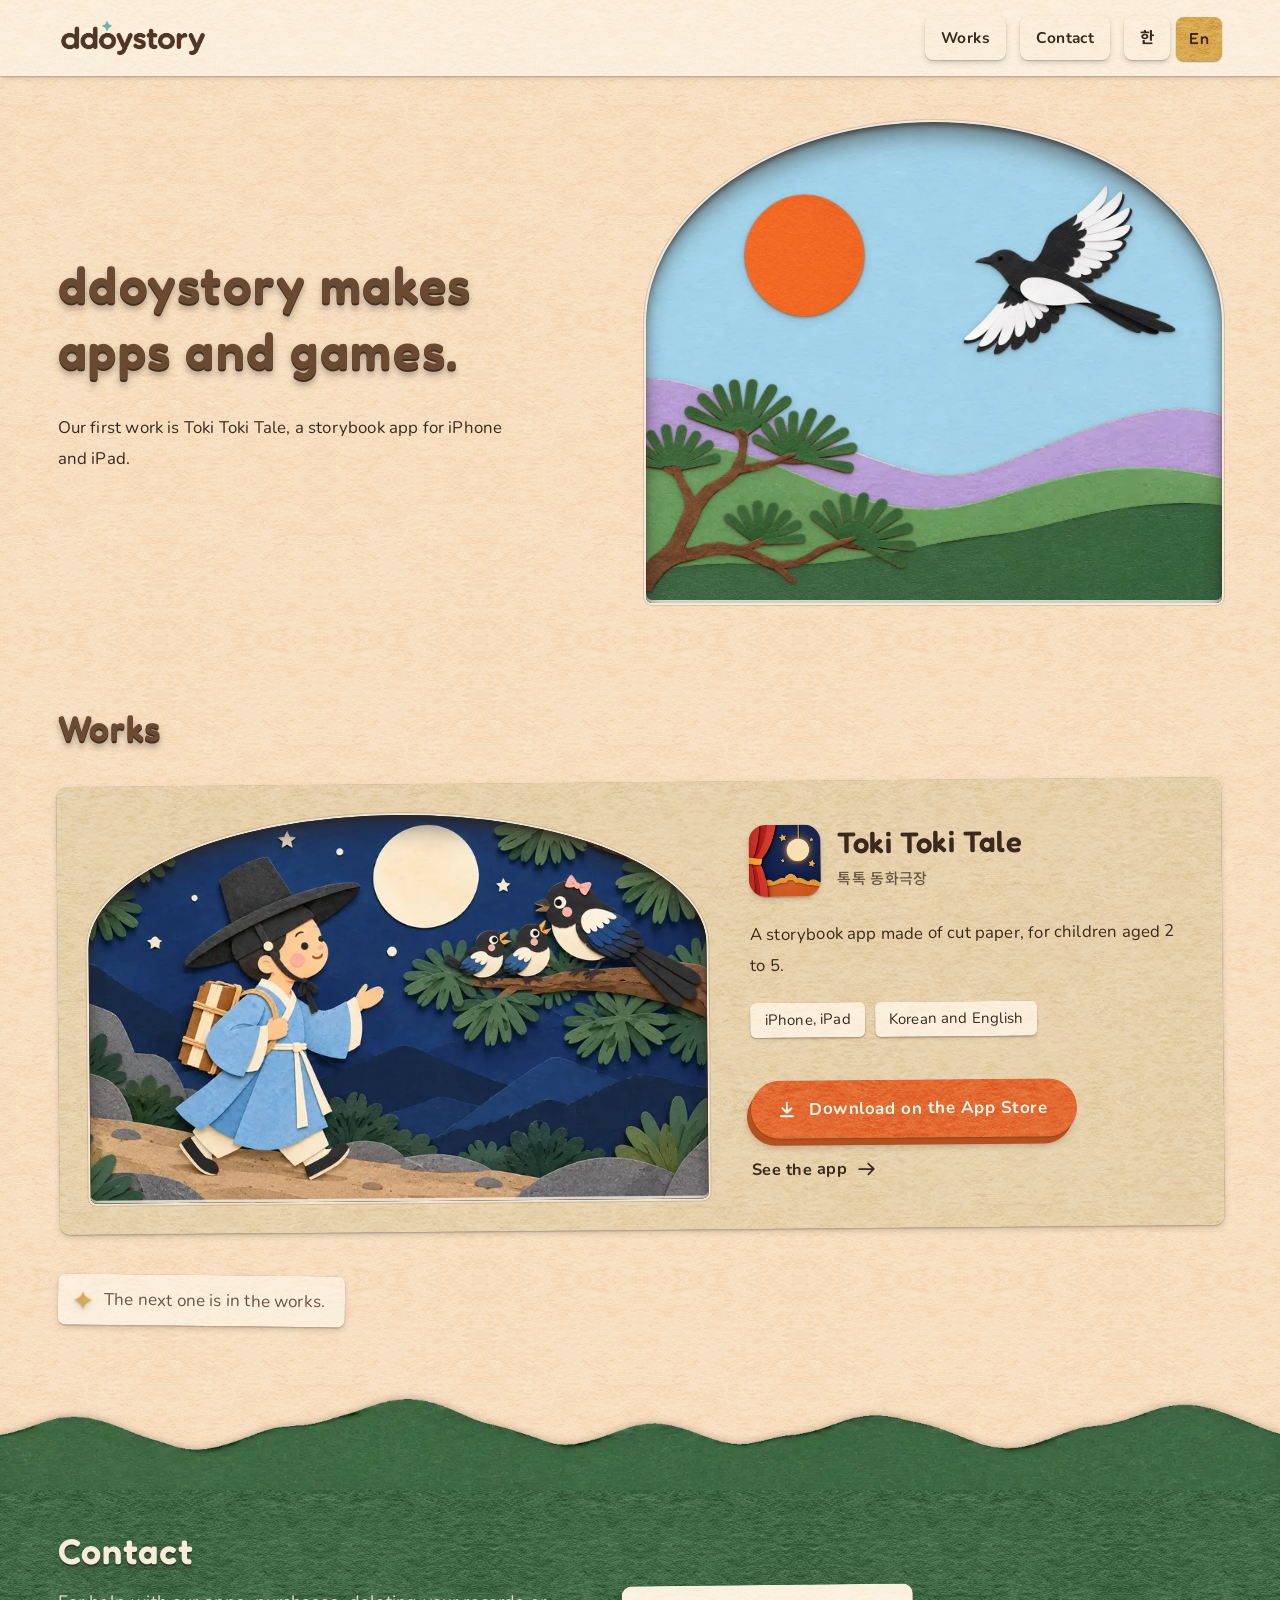
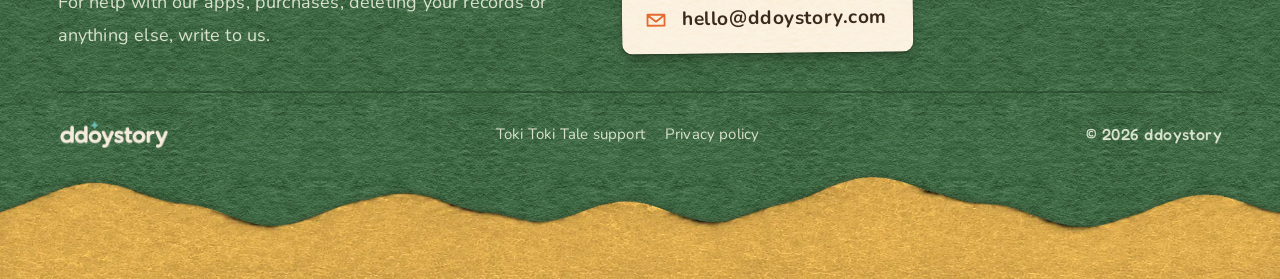
==== commit 0300de68: "네 페이지를 크림 종이 한 장 위의 종이 작품으로 다시 짬: 아치 구멍 층, 오린 갈색 제목, 초록·짚색 능선 땅, 남색 없앰 - 첫머리: 띠·남색 머리글 걷고 크림 종이 위 왼쪽" ====
--- a/index.html
+++ b/index.html
@@ -6,7 +6,7 @@
 <title>ddoystory</title>
 <meta name="description" content="또이다은 스튜디오(ddoystory)는 앱과 게임을 만듭니다. 첫 작품은 톡톡 동화극장(Toki Toki Tale)입니다.">
 <meta name="color-scheme" content="light dark">
-<meta name="theme-color" content="#1F2A56">
+<meta name="theme-color" content="#F7E5C8">
 <meta property="og:title" content="ddoystory">
 <meta property="og:description" content="또이다은 스튜디오(ddoystory)는 앱과 게임을 만듭니다.">
 <meta property="og:url" content="https://ddoystory.com/">
@@ -25,57 +25,54 @@
 <script defer fetchpriority="high" src="assets/vendor/gsap/ScrollTrigger.min.js"></script>
 <script defer fetchpriority="high" src="assets/motion.js"></script>
 <style>
-/* 스튜디오 홈: 밤 종이(머리) → 크림 종이(만든 것들) → 밤 종이(문의).
-   위 장의 아래 가장자리를 오려 다음 장 위에 얹는다. */
-
-/* ── 첫머리: 밤 종이 + 보름달 모양 구멍 ─────────────── */
-.head{z-index:3}
-.hero{display:grid;grid-template-columns:minmax(0,1fr) auto;align-items:center;gap:32px clamp(32px,5vw,96px);padding-top:clamp(24px,4vw,64px);padding-bottom:clamp(48px,5vw,80px)}
-.hero h1{margin:0;font-weight:900;font-size:clamp(2.2rem,4.6vw,4.4rem);line-height:1.28;letter-spacing:.03em}
+/* 스튜디오 홈: 크림 종이 한 장 위의 종이 작품.
+   첫머리 = 왼쪽 오린 갈색 제목 + 오른쪽 아치 구멍(하늘·해·먼 산·언덕 두 겹·솔가지·까치).
+   만든 것들 = 크래프트 액자 한 장. 맨 아래 = 초록 능선 아래 초록 땅(문의·바닥글), 짚색 능선. */
+
+/* ── 첫머리 ─────────────────────────────────────── */
+.hero{display:grid;grid-template-columns:minmax(0,1fr) minmax(0,1.1fr);align-items:center;gap:36px clamp(36px,5vw,96px);padding-top:clamp(8px,1.6vw,24px);padding-bottom:clamp(40px,5vw,72px)}
+.hero h1{margin:0;font-size:clamp(2.3rem,4vw,4.1rem);line-height:1.3;letter-spacing:.03em}
 .hero h1 .ln{display:block}
-.hero p{margin:clamp(20px,2.4vw,32px) 0 0;font-size:clamp(1.05rem,1.3vw,1.22rem);line-height:1.85;color:var(--on-night-sub);max-width:30em}
-
-/* 달 구멍 안의 층: 달빛 종이(맨 뒤) → 먼 능선 → 소나무 언덕 → 앞 언덕 → 까치 → 솔가지(맨 앞) */
-.moon{--d:clamp(280px,34vw,500px);position:relative;width:var(--d);height:var(--d);margin:0;flex:none}
-.moon .hole{width:100%;height:100%;border-radius:50%;background:var(--grain),#F3DFB4}
-.moon .rg{position:absolute;left:-2%;right:-2%;bottom:-1px;filter:var(--piece-shadow)}
-.moon .rg i{display:block;height:100%;background:var(--grain),var(--c)}
-.moon .r1{height:46%;--c:#B9AED6}
-.moon .r1 i{clip-path:polygon(0 38%,12% 18%,22% 32%,36% 4%,50% 28%,62% 14%,76% 34%,88% 10%,100% 30%,100% 100%,0 100%)}
-.moon .r2{height:34%;--c:var(--pine)}
-.moon .r2 i{clip-path:polygon(0 30%,18% 12%,34% 36%,52% 6%,70% 30%,84% 14%,100% 26%,100% 100%,0 100%)}
-.moon .r3{height:20%;--c:#2C4A3A}
-.moon .r3 i{clip-path:polygon(0 18%,26% 44%,48% 20%,70% 46%,100% 8%,100% 100%,0 100%)}
-.moon .fly{position:absolute;width:30%;left:44%;top:30%;filter:var(--piece-shadow);z-index:2}
-.moon .sprig{position:absolute;width:46%;left:-8%;top:-10%;transform:rotate(-8deg);filter:var(--piece-shadow);z-index:3}
-.moon .star.a{--s:28px;right:-6%;top:6%}
-.moon .star.b{--s:16px;right:4%;top:-4%;color:#F6ECD8}
-.moon .star.c{--s:20px;left:-10%;bottom:16%}
-
-/* ── 만든 것들: 크림 종이 ──────────────────────────── */
-.works{z-index:2;padding-top:clamp(84px,8vw,128px);padding-bottom:clamp(40px,4vw,64px)}
-.works h2{margin:0;font-size:clamp(1.7rem,2.6vw,2.3rem);line-height:1.3;font-weight:900}
-.grid{list-style:none;margin:clamp(24px,2.6vw,36px) 0 0;padding:0;display:grid;grid-template-columns:repeat(2,minmax(0,1fr));gap:clamp(28px,3vw,48px)}
-
-/* 작품 카드 = 크림 색지 한 장 + 감빛 밑장 + 아치 창. 카드 전체가 링크(.work-link::after). */
-.work{--tone:var(--sheet);--under:var(--persimmon);--r:28px;--ux:12px;--uy:12px;display:flex;flex-direction:column;gap:clamp(20px,2.4vw,32px);padding:clamp(18px,2.4vw,36px)}
-
-.work-win{margin:0;align-self:center;width:100%;aspect-ratio:16/10;border-radius:50% 50% 14px 14px / 34% 34% 14px 14px;background:#16204A}
+.hero p{margin:clamp(18px,2.2vw,30px) 0 0;font-size:clamp(1.05rem,1.3vw,1.22rem);line-height:1.85;color:var(--ink);max-width:30em}
+
+/* 아치 구멍: 아래는 곧게, 위만 둥글게 */
+.arch{width:100%;aspect-ratio:6/5;border-radius:50% 50% 6px 6px / 42% 42% 6px 6px;background:#A9D3E8}
+.arch > *{position:absolute;pointer-events:none}
+.arch .sky{inset:0;width:100%;height:100%;object-fit:cover}
+.arch .sun{width:21%;left:17%;top:15%}
+.arch .band{left:-1%;right:-1%;bottom:-1px}
+.arch .band img{width:100%;height:100%;object-fit:cover;object-position:50% 0}
+.arch .mtn{height:47%}
+.arch .hm{height:33%}
+.arch .hn{height:21%}
+.arch .magpie{width:37%;right:8%;top:13%}
+.arch .pine{width:50%;left:-3%;bottom:2%}
+.arch .sun,.arch .band,.arch .magpie,.arch .pine{filter:var(--piece-shadow)}
+
+/* ── 만든 것들 ─────────────────────────────────── */
+.works{padding-top:clamp(24px,3vw,48px)}
+.works h2{margin:0;font-size:clamp(1.8rem,2.8vw,2.5rem);line-height:1.3}
+.grid{list-style:none;margin:clamp(22px,2.4vw,34px) 0 0;padding:0;display:grid;grid-template-columns:repeat(2,minmax(0,1fr));gap:clamp(28px,3vw,48px)}
+
+/* 작품 = 크래프트 액자 한 장(살짝 비뚤게 놓임) 안에 그림 창과 글. 카드 전체가 링크(.work-link::after). */
+.work{position:relative;--tone:var(--kraft);--r:10px;display:flex;flex-direction:column;gap:clamp(20px,2.4vw,32px);padding:clamp(18px,2.4vw,36px);transform:rotate(-.5deg);transition:transform .25s var(--ease),box-shadow .25s var(--ease)}
+.work:hover{transform:rotate(-.5deg) translateY(-3px);box-shadow:var(--lift-hi)}
+.work-win{margin:0;aspect-ratio:16/10;border-radius:50% 50% 6px 6px / 34% 34% 6px 6px;background:#3A2A1E}
 .work-win img{width:100%;height:100%;object-fit:cover;object-position:50% 50%}
 .work-tx{display:flex;flex-direction:column;gap:18px;min-width:0}
 .work-id{display:flex;align-items:center;gap:16px}
 .work-id img{width:72px;height:72px;border-radius:17px;box-shadow:var(--lift);flex:none}
-.work h3{margin:0;font-size:clamp(1.6rem,2.3vw,2.2rem);line-height:1.25;font-weight:900}
+.work h3{margin:0;font-size:clamp(1.6rem,2.3vw,2.2rem);line-height:1.25}
 .work-id p{margin:0;font-family:var(--sc);font-weight:500;font-size:18px;letter-spacing:.03em;color:var(--sub)}
 .work-id p [data-l=en]{font-family:var(--serif);font-size:15px;letter-spacing:.02em}
 .work-link{text-decoration:none}
-.work-link::after{content:"";position:absolute;inset:0;border-radius:28px;z-index:1}
+.work-link::after{content:"";position:absolute;inset:0;border-radius:10px;z-index:1}
 .work-link:focus-visible{outline:none}
 .work-link:focus-visible::after{outline:3px solid var(--act);outline-offset:4px}
 .work-line{margin:0;font-size:clamp(1.05rem,1.3vw,1.18rem);max-width:30em}
-/* 작은 꼬리표: 크래프트 종이 조각 */
+/* 꼬리표: 밝은 크림 조각 */
 .work-meta{list-style:none;margin:0;padding:0;display:flex;flex-wrap:wrap;gap:10px}
-.work-meta li{padding:4px 14px;border-radius:6px;background:var(--grain),var(--kraft);box-shadow:0 1px 1px rgba(var(--sh),.25),0 2px 3px rgba(var(--sh),.12);font-size:15px;white-space:nowrap}
+.work-meta li{padding:4px 14px;border-radius:6px;background:var(--grain),var(--sheet);background-blend-mode:soft-light,normal;box-shadow:0 1px 1px rgba(var(--sh),.25),0 2px 3px rgba(var(--sh),.12);font-size:15px;white-space:nowrap}
 .work-act{display:flex;flex-wrap:wrap;align-items:center;gap:16px 26px;margin-top:auto;padding-top:6px}
 .work-act .store{position:relative;z-index:2}
 .work-act .go{display:inline-flex;align-items:center;gap:10px;font-weight:700;font-size:1.02rem;letter-spacing:.03em}
@@ -83,127 +80,117 @@
 .work:hover .go svg{transform:translateX(4px)}
 .work:hover .go span{text-decoration:underline;text-underline-offset:.3em}
 .work.wide{grid-column:1 / -1;display:grid;grid-template-columns:minmax(0,7fr) minmax(0,5fr);align-items:stretch;gap:clamp(28px,3.4vw,56px)}
+.work.wide .work-win{align-self:center;width:100%}
 .work.wide .work-tx{justify-content:center;gap:22px;padding:clamp(4px,1vw,16px) 0}
 
-/* 다음 작품: 크래프트 쪽지 한 장 */
-.next{grid-column:1 / -1;justify-self:start;display:flex;align-items:center;gap:12px;margin-top:8px;padding:10px 20px 10px 16px;border-radius:8px;background:var(--grain),var(--kraft);box-shadow:var(--lift);color:var(--sub);font-size:17px}
+/* 다음 작품: 짚색 꼬리표 한 장 */
+.next{grid-column:1 / -1;justify-self:start;display:flex;align-items:center;gap:12px;margin-top:6px;padding:10px 20px 10px 16px;--tone:var(--sheet);--r:8px;color:var(--sub);font-size:17px;transform:rotate(.6deg)}
 .next p{margin:0}
 .next .star{position:static;--s:18px;flex:none}
-
-.foot-sheet{z-index:1}
-
-/* 등장·스크롤·마우스 움직임은 assets/motion.js(GSAP)가 맡는다 */
 
 @media (max-width:1000px){
   .work.wide{grid-template-columns:minmax(0,1fr)}
 }
 @media (max-width:760px){
   .hero{grid-template-columns:minmax(0,1fr)}
-  .moon{--d:min(78vw,340px);justify-self:center}
+  .arch{aspect-ratio:1/1}
 }
 @media (max-width:640px){
-  .hero h1{font-size:clamp(1.8rem,8.4vw,2.2rem)}
+  .hero h1{font-size:clamp(1.9rem,8.6vw,2.3rem)}
   .grid{grid-template-columns:minmax(0,1fr)}
-  .work{--r:22px;--ux:7px;--uy:8px;padding:16px 16px 22px}
-  .work{margin-right:8px}
-  .work-link::after{border-radius:22px}
-  .work-win{aspect-ratio:4/3.3;border-radius:50% 50% 12px 12px / 30% 30% 12px 12px}
+  .work{padding:16px 16px 22px;transform:rotate(-.3deg)}
+  .work:hover{transform:rotate(-.3deg)}
+  .work-win{aspect-ratio:4/3.3;border-radius:50% 50% 6px 6px / 30% 30% 6px 6px}
   .work-id img{width:60px;height:60px;border-radius:14px}
   .work h3{font-size:1.6rem}
-  .moon .star.c{left:-4%}
 }
 </style>
 </head>
 <body>
 <a class="skip" href="#works"><span data-l="ko">본문으로 건너뛰기</span><span data-l="en" lang="en">Skip to content</span></a>
 
-<div class="ply night head">
-  <header class="wrap top">
-    <a class="brand" href="./" aria-label="ddoystory">
-      <img src="assets/ddoystory-logo-dark.webp" width="148" height="40" alt="ddoystory">
-    </a>
-    <nav aria-label="Site">
-      <a class="nl" href="#works"><span data-l="ko">만든 것들</span><span data-l="en" lang="en">Works</span></a>
-      <a class="nl" href="#contact"><span data-l="ko">문의</span><span data-l="en" lang="en">Contact</span></a>
-      <div class="lang" role="group" aria-label="Language">
-        <a href="#ko" data-set="ko" lang="ko">한</a><a href="#en" data-set="en" lang="en">En</a>
-      </div>
-    </nav>
-  </header>
-
-  <section class="wrap hero" aria-labelledby="hero-title">
-    <div>
-      <h1 id="hero-title" class="cutout"><span data-l="ko"><span class="ln">또이다은 스튜디오는</span> <span class="ln">앱과 게임을 만듭니다.</span></span><span data-l="en" lang="en"><span class="ln">ddoystory makes</span> <span class="ln">apps and games.</span></span></h1>
-      <p><span data-l="ko">첫 작품은 iPhone과 iPad에서 보는 동화 앱, 톡톡 동화극장입니다.</span><span data-l="en" lang="en">Our first work is Toki Toki Tale, a storybook app for iPhone and iPad.</span></p>
+<div class="top-sheet paper" data-intro><header class="wrap top">
+  <a class="brand" href="./" aria-label="ddoystory">
+    <picture><source srcset="assets/ddoystory-logo-dark.webp" media="(prefers-color-scheme: dark)"><img src="assets/ddoystory-logo-light.webp" width="150" height="41" alt="ddoystory"></picture>
+  </a>
+  <nav aria-label="Site">
+    <a class="tag nl" href="#works"><span data-l="ko">만든 것들</span><span data-l="en" lang="en">Works</span></a>
+    <a class="tag nl" href="#contact"><span data-l="ko">문의</span><span data-l="en" lang="en">Contact</span></a>
+    <div class="lang" role="group" aria-label="Language">
+      <a class="tag" href="#ko" data-set="ko" lang="ko">한</a><a class="tag" href="#en" data-set="en" lang="en">En</a>
     </div>
-    <figure class="moon" aria-hidden="true">
-      <div class="hole">
-        <span class="rg r1"><i></i></span>
-        <img class="fly" src="assets/layers/magpie-fly.webp" width="436" height="362" alt="">
-        <span class="rg r2"><i></i></span>
-        <span class="rg r3"><i></i></span>
-        <img class="sprig" src="assets/layers/pine-sprig.webp" width="420" height="421" alt="">
-      </div>
-      <svg class="star a" viewBox="0 0 20 20"><path fill="currentColor" d="M10 0c.7 5.6 3.9 8.8 10 10-6.1 1.2-9.3 4.4-10 10-.7-5.6-3.9-8.8-10-10C6.1 8.8 9.3 5.6 10 0z"/></svg>
-      <svg class="star b" viewBox="0 0 20 20"><path fill="currentColor" d="M10 0c.7 5.6 3.9 8.8 10 10-6.1 1.2-9.3 4.4-10 10-.7-5.6-3.9-8.8-10-10C6.1 8.8 9.3 5.6 10 0z"/></svg>
-      <svg class="star c" viewBox="0 0 20 20"><path fill="currentColor" d="M10 0c.7 5.6 3.9 8.8 10 10-6.1 1.2-9.3 4.4-10 10-.7-5.6-3.9-8.8-10-10C6.1 8.8 9.3 5.6 10 0z"/></svg>
-    </figure>
-  </section>
-  <div class="cut ridge" aria-hidden="true"></div>
-</div>
-
-<main id="works" class="ply works" aria-labelledby="works-title">
-  <div class="wrap">
-    <h2 id="works-title" class="cutout"><span data-l="ko">만든 것들</span><span data-l="en" lang="en">Works</span></h2>
-    <ul class="grid">
-      <!-- 작품 하나 = li.work 하나. 새 작품은 이 li 를 복사해 아래에 붙이고 링크·그림·글·--under(밑장 색지)를 바꾼다. 대표 작품만 class="... wide". -->
-      <li class="work wide piece stack liftable">
-        <figure class="work-win hole">
-          <img src="assets/magpie-1600.webp" srcset="assets/magpie-900.webp 900w, assets/magpie-1600.webp 1600w" sizes="(max-width:1000px) 100vw, 760px" width="1600" height="900" fetchpriority="high"
-               alt="종이를 오려 만든 「은혜 갚은 까치」 장면. 보름달 뜬 밤, 산길을 걷던 선비가 소나무 가지 위 까치 가족을 바라봅니다."
-               data-alt-en="A cut-paper scene from The Grateful Magpie: on a full-moon night, a young scholar on a mountain path looks up at a magpie family in a pine tree.">
-        </figure>
-        <div class="work-tx">
-          <div class="work-id">
-            <img src="assets/icon-256.webp" width="72" height="72" alt="">
-            <div>
-              <h3><a class="work-link" href="tokitoki/#ko" data-href="tokitoki/"><span data-l="ko">톡톡 동화극장</span><span data-l="en" lang="en">Toki Toki Tale</span></a></h3>
-              <p><span data-l="ko">Toki Toki Tale</span><span data-l="en" lang="en">톡톡 동화극장</span></p>
-            </div>
-          </div>
-          <p class="work-line"><span data-l="ko">2~5세 아이가 종이를 오려 만든 동화를 보고 듣는 동화 앱입니다.</span><span data-l="en" lang="en">A storybook app made of cut paper, for children aged 2 to 5.</span></p>
-          <ul class="work-meta">
-            <li>iPhone, iPad</li>
-            <li><span data-l="ko">한국어, 영어</span><span data-l="en" lang="en">Korean and English</span></li>
-          </ul>
-          <div class="work-act">
-            <a class="store" data-appstore href="https://apps.apple.com/"><svg viewBox="0 0 20 20" aria-hidden="true"><path d="M10 3v10M5.5 8.5 10 13l4.5-4.5M4 16.5h12" fill="none" stroke="currentColor" stroke-width="2" stroke-linecap="round" stroke-linejoin="round"/></svg><span data-l="ko">App Store에서 받기</span><span data-l="en" lang="en">Download on the App Store</span></a>
-            <span class="go" aria-hidden="true"><span data-l="ko">자세히 보기</span><span data-l="en" lang="en">See the app</span><svg viewBox="0 0 22 22" aria-hidden="true"><path d="M2 11h16M12 5l6 6-6 6" fill="none" stroke="currentColor" stroke-width="2" stroke-linecap="round" stroke-linejoin="round"/></svg></span>
+  </nav>
+</header></div>
+
+<section class="wrap hero" aria-labelledby="hero-title" data-intro>
+  <div class="intro-tx">
+    <h1 id="hero-title" class="cutletters"><span data-l="ko"><span class="ln">또이다은 스튜디오는</span> <span class="ln">앱과 게임을 만듭니다.</span></span><span data-l="en" lang="en"><span class="ln">ddoystory makes</span> <span class="ln">apps and games.</span></span></h1>
+    <p><span data-l="ko">첫 작품은 iPhone과 iPad에서 보는 동화 앱, 톡톡 동화극장입니다.</span><span data-l="en" lang="en">Our first work is Toki Toki Tale, a storybook app for iPhone and iPad.</span></p>
+  </div>
+  <div class="arch hole" aria-hidden="true">
+    <img class="sky" src="assets/paper/sky.webp" width="760" height="1013" alt="">
+    <img class="sun" src="assets/paper/sun.webp" width="360" height="366" alt="">
+    <span class="band mtn"><img src="assets/paper/mtn-far.webp" width="1200" height="232" alt=""></span>
+    <img class="magpie" src="assets/paper/magpie.webp" width="520" height="416" alt="">
+    <span class="band hm"><img src="assets/paper/hill-mid.webp" width="1200" height="143" alt=""></span>
+    <span class="band hn"><img src="assets/paper/hill-near.webp" width="1200" height="198" alt=""></span>
+    <img class="pine" src="assets/paper/pine.webp" width="640" height="478" alt="">
+  </div>
+</section>
+
+<main id="works" class="wrap works" aria-labelledby="works-title">
+  <h2 id="works-title" class="cutletters"><span data-l="ko">만든 것들</span><span data-l="en" lang="en">Works</span></h2>
+  <ul class="grid">
+    <!-- 작품 하나 = li.work 하나. 새 작품은 이 li 를 복사해 아래에 붙이고 링크·그림·글을 바꾼다. 대표 작품만 class="work wide piece". -->
+    <li class="work wide piece">
+      <figure class="work-win hole">
+        <img src="assets/magpie-1600.webp" srcset="assets/magpie-900.webp 900w, assets/magpie-1600.webp 1600w" sizes="(max-width:1000px) 100vw, 760px" width="1600" height="900"
+             alt="종이를 오려 만든 「은혜 갚은 까치」 장면. 보름달 뜬 밤, 산길을 걷던 선비가 소나무 가지 위 까치 가족을 바라봅니다."
+             data-alt-en="A cut-paper scene from The Grateful Magpie: on a full-moon night, a young scholar on a mountain path looks up at a magpie family in a pine tree.">
+      </figure>
+      <div class="work-tx">
+        <div class="work-id">
+          <img src="assets/icon-256.webp" width="72" height="72" alt="">
+          <div>
+            <h3><a class="work-link" href="tokitoki/#ko" data-href="tokitoki/"><span data-l="ko">톡톡 동화극장</span><span data-l="en" lang="en">Toki Toki Tale</span></a></h3>
+            <p><span data-l="ko">Toki Toki Tale</span><span data-l="en" lang="en">톡톡 동화극장</span></p>
           </div>
         </div>
-      </li>
-      <li class="next"><svg class="star" viewBox="0 0 20 20" aria-hidden="true"><path fill="currentColor" d="M10 0c.7 5.6 3.9 8.8 10 10-6.1 1.2-9.3 4.4-10 10-.7-5.6-3.9-8.8-10-10C6.1 8.8 9.3 5.6 10 0z"/></svg><p><span data-l="ko">다음 작품을 만들고 있습니다.</span><span data-l="en" lang="en">The next one is in the works.</span></p></li>
-    </ul>
+        <p class="work-line"><span data-l="ko">2~5세 아이가 종이를 오려 만든 동화를 보고 듣는 동화 앱입니다.</span><span data-l="en" lang="en">A storybook app made of cut paper, for children aged 2 to 5.</span></p>
+        <ul class="work-meta">
+          <li>iPhone, iPad</li>
+          <li><span data-l="ko">한국어, 영어</span><span data-l="en" lang="en">Korean and English</span></li>
+        </ul>
+        <div class="work-act">
+          <a class="store" data-appstore href="https://apps.apple.com/"><svg viewBox="0 0 20 20" aria-hidden="true"><path d="M10 3v10M5.5 8.5 10 13l4.5-4.5M4 16.5h12" fill="none" stroke="currentColor" stroke-width="2" stroke-linecap="round" stroke-linejoin="round"/></svg><span data-l="ko">App Store에서 받기</span><span data-l="en" lang="en">Download on the App Store</span></a>
+          <span class="go" aria-hidden="true"><span data-l="ko">자세히 보기</span><span data-l="en" lang="en">See the app</span><svg viewBox="0 0 22 22" aria-hidden="true"><path d="M2 11h16M12 5l6 6-6 6" fill="none" stroke="currentColor" stroke-width="2" stroke-linecap="round" stroke-linejoin="round"/></svg></span>
+        </div>
+      </div>
+    </li>
+    <li class="next piece"><svg class="star" viewBox="0 0 20 20" aria-hidden="true"><path fill="currentColor" d="M10 0c.7 5.6 3.9 8.8 10 10-6.1 1.2-9.3 4.4-10 10-.7-5.6-3.9-8.8-10-10C6.1 8.8 9.3 5.6 10 0z"/></svg><p><span data-l="ko">다음 작품을 만들고 있습니다.</span><span data-l="en" lang="en">The next one is in the works.</span></p></li>
+  </ul>
+</main>
+
+<footer class="ground" id="contact">
+  <img class="ridge" src="assets/paper/ridge-green.webp" width="1800" height="177" alt="">
+  <div class="soil paper">
+    <div class="wrap contact">
+      <div>
+        <h2><span data-l="ko">문의</span><span data-l="en" lang="en">Contact</span></h2>
+        <p><span data-l="ko">작품 사용, 결제, 기록 삭제 요청과 그 밖의 문의는 메일로 받습니다.</span><span data-l="en" lang="en">For help with our apps, purchases, deleting your records or anything else, write to us.</span></p>
+      </div>
+      <div><a class="mail" href="mailto:hello@ddoystory.com"><svg viewBox="0 0 24 24" aria-hidden="true"><path d="M3.5 6.5h17v11h-17zM3.5 7l8.5 6.5L20.5 7" fill="none" stroke="currentColor" stroke-width="1.8" stroke-linejoin="round"/></svg>hello@ddoystory.com</a></div>
+    </div>
+    <div class="wrap"><div class="foot">
+      <img src="assets/ddoystory-logo-dark.webp" width="112" height="31" alt="ddoystory">
+      <ul aria-label="Toki Toki Tale">
+        <li><a href="tokitoki/support/#ko" data-href="tokitoki/support/"><span data-l="ko">톡톡 동화극장 고객 지원</span><span data-l="en" lang="en">Toki Toki Tale support</span></a></li>
+        <li><a href="tokitoki/privacy/#ko" data-href="tokitoki/privacy/"><span data-l="ko">개인정보 처리방침</span><span data-l="en" lang="en">Privacy policy</span></a></li>
+      </ul>
+      <p><span data-l="ko">© 2026 또이다은 스튜디오</span><span data-l="en" lang="en">© 2026 ddoystory</span></p>
+    </div></div>
   </div>
-  <div class="cut hill" aria-hidden="true"></div>
-</main>
-
-<footer class="ply night foot-sheet" id="contact">
-  <div class="wrap contact">
-    <div>
-      <h2 class="cutout"><span data-l="ko">문의</span><span data-l="en" lang="en">Contact</span></h2>
-      <p><span data-l="ko">작품 사용, 결제, 기록 삭제 요청과 그 밖의 문의는 메일로 받습니다.</span><span data-l="en" lang="en">For help with our apps, purchases, deleting your records or anything else, write to us.</span></p>
-    </div>
-    <div><a class="mail" href="mailto:hello@ddoystory.com"><svg viewBox="0 0 24 24" aria-hidden="true"><path d="M3.5 6.5h17v11h-17zM3.5 7l8.5 6.5L20.5 7" fill="none" stroke="currentColor" stroke-width="1.8" stroke-linejoin="round"/></svg>hello@ddoystory.com</a></div>
-  </div>
-  <div class="wrap"><div class="foot">
-    <img src="assets/ddoystory-logo-dark.webp" width="112" height="31" alt="ddoystory">
-    <ul aria-label="Toki Toki Tale">
-      <li><a href="tokitoki/support/#ko" data-href="tokitoki/support/"><span data-l="ko">톡톡 동화극장 고객 지원</span><span data-l="en" lang="en">Toki Toki Tale support</span></a></li>
-      <li><a href="tokitoki/privacy/#ko" data-href="tokitoki/privacy/"><span data-l="ko">개인정보 처리방침</span><span data-l="en" lang="en">Privacy policy</span></a></li>
-    </ul>
-    <p><span data-l="ko">© 2026 또이다은 스튜디오</span><span data-l="en" lang="en">© 2026 ddoystory</span></p>
-  </div></div>
+  <div class="gold paper" style="--tone:var(--green)" aria-hidden="true"><img src="assets/paper/ridge-gold.webp" width="1800" height="177" alt=""></div>
 </footer>
 <script>
 /* ▼ 톡톡 동화극장 App Store 주소: tokitoki/index.html 의 같은 줄과 함께 바꾼다. (이 페이지의 a[data-appstore] 단추에 들어간다. 작품이 늘면 단추 href 에 주소를 직접 넣는다) */
--- a/assets/paper.css
+++ b/assets/paper.css
@@ -1,184 +1,171 @@
-/* ddoystory 종이 페이지 공통 규칙 ─────────────────────────────────────
+/* ddoystory 종이 페이지 공통 규칙 (v10: 크림 종이 한 장 위의 종이 작품) ─────────────
    재료: 모든 면은 색지 한 장. 조각 하나 = 한 색. 그라데이션·광택·윤곽선·흰 테두리 없음.
-   결: 아래 --grain(SVG feTurbulence) 한 장을 모든 종이 면에 깐다. 외부 이미지 없음.
+   결: 실제 크림 종이 사진에서 뽑은 밝기 결(paper/grain.webp, 회색 128 중심)을 soft-light 로 색지 위에 겹친다.
    그림자: 광원은 위쪽 하나. 위 조각이 아래 조각에 좁고 부드러운 웜 다크(#2E241C) 그림자를 드리운다.
-   글꼴: 제목 Jua(영어 Fredoka), 본문 Noto Sans KR(영어 Nunito). 제목은 굵기 400 하나(가짜 굵게 금지).
+   색: 크림 바탕, 나무 갈색 글자, 초록·짚색 땅, 크래프트·감빛 조각. 남색은 쓰지 않는다.
+   글꼴: 제목 Jua(영어 Fredoka), 본문 Noto Sans KR(영어 Nunito). 제목 Jua 는 400 하나(가짜 굵게는 font-synthesis:none 으로 막음).
    네 페이지(/, /tokitoki/, /tokitoki/support/, /tokitoki/privacy/)가 함께 쓴다. */
 
 :root{
   /* 색지 */
-  --cream:#F5EFE9;      /* 바탕 종이 */
-  --sheet:#F6ECD8;      /* 크림 색지 조각 */
-  --kraft:#EBDFC8;      /* 안쪽 종이 */
-  --night:#1F2A56;      /* 밤 남색 */
-  --night-deep:#17204A;
-  --night-up:#2A376E;   /* 남색 위에 얹는 한 톤 밝은 남색 */
-  --act:#D9622F;        /* 1차 행동(App Store) */
-  --act-under:#9E3F1B;  /* 행동 단추 밑장 */
+  --page:#F7DEC0;       /* 바탕 크림 종이 */
+  --sheet:#FBEEDB;      /* 바탕 위에 얹는 밝은 크림 조각 */
+  --kraft:#E6D1AB;      /* 크래프트(액자) */
+  --straw:#D9A94E;
+  --green:#3E6943;      /* 땅 능선과 같은 초록 */
+  --green-deep:#2E5340;
+  --bark:#6B4A32;       /* 오린 제목 글자 */
+  --bark-deep:#45301F;  /* 제목 글자 밑장 */
   --persimmon:#E8703A;
-  --straw:#D9A94E;
-  --pine:#3F6B4F;
-  --pine-deep:#2E5340;
+  --act:#E46A30;        /* 1차 행동(App Store) 앞장 */
+  --act-under:#B5501F;  /* 뒷장 */
   --bean:#A93B32;
-  --bark:#6B4A32;
-  --lav:#8B7BB8;        /* 먼 능선 전용 */
-  --amber:#F2B366;
   /* 글자 */
-  --ink:#2B2420;
-  --sub:#5C5047;
-  --on-night:#F6ECD8;
-  --on-night-sub:#C8CCE0;
+  --ink:#3A2A1E;
+  --sub:#6B5646;
+  --on-green:#F6ECD8;
+  --on-green-sub:#D8E2CC;
   --link:#A8441A;
   /* 그림자(웜 다크만) */
   --sh:46,36,28;
-  --lift:0 1px 1px rgba(var(--sh),.22),0 3px 6px -1px rgba(var(--sh),.22);
+  --lift:0 1px 1px rgba(var(--sh),.2),0 3px 6px -1px rgba(var(--sh),.22);
   --lift-hi:0 2px 2px rgba(var(--sh),.2),0 10px 16px -4px rgba(var(--sh),.28);
-  --rim:inset 0 14px 16px -8px rgba(var(--sh),.62),inset 0 3px 3px -1px rgba(var(--sh),.45),inset 0 -2px 0 rgba(255,244,222,.32);
-  --edge-shadow:drop-shadow(0 2px 2px rgba(var(--sh),.32)) drop-shadow(0 6px 7px rgba(var(--sh),.18));
-  --piece-shadow:drop-shadow(0 1px 2px rgba(var(--sh),.45)) drop-shadow(0 3px 4px rgba(var(--sh),.18));
-  /* 종이 결: 고운 섬유 점 + 가로로 흐르는 옅은 섬유 */
-  --grain:url("data:image/svg+xml,%3Csvg xmlns='http://www.w3.org/2000/svg' width='256' height='256'%3E%3Cfilter id='b' x='0' y='0'%3E%3CfeTurbulence type='fractalNoise' baseFrequency='.9' numOctaves='3' seed='7' stitchTiles='stitch'/%3E%3CfeColorMatrix values='0 0 0 0 .18 0 0 0 0 .14 0 0 0 0 .11 1.25 0 0 0 -.62'/%3E%3C/filter%3E%3Cfilter id='c' x='0' y='0'%3E%3CfeTurbulence type='fractalNoise' baseFrequency='.03125 .5' numOctaves='2' seed='3' stitchTiles='stitch'/%3E%3CfeColorMatrix values='0 0 0 0 1 0 0 0 0 1 0 0 0 0 .96 .9 0 0 0 -.54'/%3E%3C/filter%3E%3Crect width='256' height='256' filter='url(%23b)'/%3E%3Crect width='256' height='256' filter='url(%23c)'/%3E%3C/svg%3E");
+  --rim:inset 0 24px 26px -14px rgba(var(--sh),.62),inset 0 5px 5px -2px rgba(var(--sh),.55),inset 12px 0 16px -12px rgba(var(--sh),.42),inset -12px 0 16px -12px rgba(var(--sh),.42),inset 0 -3px 0 rgba(255,248,232,.8);
+  --piece-shadow:drop-shadow(0 1px 1px rgba(var(--sh),.4)) drop-shadow(0 3px 4px rgba(var(--sh),.16));
+  --letter-shadow:drop-shadow(0 2px 0 var(--bark-deep)) drop-shadow(0 4px 3px rgba(var(--sh),.32));
+  /* 종이 결: 루트 기준 경로(하위 페이지 인라인 스타일에서도 같은 파일) */
+  --grain:url("/assets/paper/grain.webp") 0 0/320px 320px;
   /* 글꼴 */
   --serif:'Nunito','Noto Sans KR','Apple SD Gothic Neo',sans-serif;   /* 본문: 영어 Nunito, 한국어 Noto Sans KR */
   --head:'Fredoka','Jua','Apple SD Gothic Neo',sans-serif;            /* 제목: 영어 Fredoka, 한국어 Jua */
-  --head-w:400;                                                       /* Jua 는 굵기가 하나뿐: 가짜 굵게를 막으려 400 */
-  --sc:'Fredoka','Jua',sans-serif;                                    /* 영어 꼬리표(브랜드, En, 영어 바닥글) */
+  --head-w:600;                                                       /* 영어 Fredoka 600. Jua 는 굵기가 하나(400)뿐이라 font-synthesis:none 으로 가짜 굵게 없이 400 그대로 나온다 */
+  --sc:'Fredoka','Jua',sans-serif;                                    /* 영어 꼬리표 */
   /* 배치 */
   --gutter:clamp(16px,4.5vw,72px);
   --max:1360px;
   --ease:cubic-bezier(.2,.8,.2,1);
   color-scheme:light;
 }
-/* 밤 종이: 같은 구성을 남색 계열 색지로 */
+/* 다크 모드: 짙은 갈색 종이 + 짙은 솔잎 땅(사람이 켰을 때만) */
 @media (prefers-color-scheme:dark){
   :root{
-    --cream:#141A3A;
-    --sheet:#212C5C;
-    --kraft:#1A2350;
-    --night:#0E1330;
-    --night-deep:#0A0E26;
-    --night-up:#253167;
-    --pine:#365E46;
-    --ink:#F1E8D8;
-    --sub:#BCC1D9;
-    --on-night-sub:#AEB4D2;
+    --page:#2B231C;
+    --sheet:#3A2F25;
+    --kraft:#463829;
+    --green:#24412F;
+    --green-deep:#1B3324;
+    --bark:#E9C88A;
+    --bark-deep:#6B4A2C;
+    --ink:#F1E4CD;
+    --sub:#CDBBA2;
+    --on-green-sub:#C9D6BE;
     --link:#F2B366;
-    --sh:6,5,4;
+    --sh:8,6,4;
     --lift:0 1px 1px rgba(var(--sh),.5),0 3px 7px -1px rgba(var(--sh),.5);
     --lift-hi:0 2px 2px rgba(var(--sh),.45),0 10px 18px -4px rgba(var(--sh),.6);
-    --rim:inset 0 14px 16px -8px rgba(var(--sh),.8),inset 0 3px 3px -1px rgba(var(--sh),.6),inset 0 -2px 0 rgba(255,244,222,.16);
-    --edge-shadow:drop-shadow(0 2px 2px rgba(var(--sh),.55)) drop-shadow(0 6px 8px rgba(var(--sh),.4));
-    --piece-shadow:drop-shadow(0 1px 2px rgba(var(--sh),.6)) drop-shadow(0 3px 4px rgba(var(--sh),.35));
+    --piece-shadow:drop-shadow(0 1px 1px rgba(var(--sh),.6)) drop-shadow(0 3px 4px rgba(var(--sh),.35));
     color-scheme:dark;
   }
 }
 
+/* 색지 한 장: --tone 색 위에 종이 결 */
+.paper,body{background:var(--grain),var(--tone,var(--page));background-blend-mode:soft-light,normal}
+
 *,*::before,*::after{box-sizing:border-box}
-html{-webkit-text-size-adjust:100%}
-body{margin:0;background:var(--grain),var(--cream);color:var(--ink);font-family:var(--serif);font-weight:400;font-size:18px;line-height:1.85;letter-spacing:.01em;overflow-x:hidden;word-break:keep-all;overflow-wrap:break-word;-webkit-font-smoothing:antialiased;font-synthesis:none}
+html{-webkit-text-size-adjust:100%;background:var(--page)}
+body{margin:0;--tone:var(--page);color:var(--ink);font-family:var(--serif);font-weight:400;font-size:18px;line-height:1.85;letter-spacing:.01em;overflow-x:hidden;word-break:keep-all;overflow-wrap:break-word;-webkit-font-smoothing:antialiased;font-synthesis:none}
 img{display:block;max-width:100%;height:auto}
 p,h1,h2,h3,h4{text-wrap:pretty}
 h1,h2,h3,h4{font-family:var(--head);font-weight:var(--head-w)!important;letter-spacing:.02em}
 a{color:inherit}
-:focus-visible{outline:3px solid var(--straw);outline-offset:3px;border-radius:6px}
+:focus-visible{outline:3px solid var(--act);outline-offset:3px;border-radius:6px}
 html[lang=ko] [data-l=en],html[lang=en] [data-l=ko]{display:none!important}
 .wrap{max-width:var(--max);margin:0 auto;padding-left:var(--gutter);padding-right:var(--gutter)}
 .skip{position:absolute;left:-9999px}
 .skip:focus{left:16px;top:12px;background:var(--sheet);color:var(--ink);padding:8px 12px;z-index:20;border-radius:8px}
 .sc{font-family:var(--sc);font-weight:500;letter-spacing:.04em}
 
-/* ── 종이 한 장(구역) ───────────────────────────────
-   .ply 는 색지 한 장. --tone 으로 색을 받고, 아래 가장자리 .cut 을 손으로 오린 모양으로 내려
-   다음 장 위에 얹는다(그림자는 아래 장에 떨어진다). 위 장일수록 z-index 가 크다. */
-.ply{position:relative;background:var(--grain),var(--tone,var(--cream))}
-.ply.night{--tone:var(--night);color:var(--on-night)}
-.cut{position:absolute;left:0;right:0;top:calc(100% - 1px);height:var(--ch,52px);pointer-events:none;filter:var(--edge-shadow);clip-path:inset(0 0 -60px 0);z-index:1}
-.cut::before{content:"";position:absolute;inset:0;background:var(--grain),var(--tone,var(--cream));-webkit-mask:var(--shape) 0 0/100% 100% no-repeat;mask:var(--shape) 0 0/100% 100% no-repeat}
-/* 산 능선: 직선 가위질 */
-.cut.ridge{--shape:url("data:image/svg+xml,%3Csvg xmlns='http://www.w3.org/2000/svg' viewBox='0 0 1440 60' preserveAspectRatio='none'%3E%3Cpath d='M0 0H1440V20L1350 40L1262 14L1150 46L1040 22L930 44L818 10L690 38L590 20L470 50L360 18L236 42L130 22L0 40Z'/%3E%3C/svg%3E")}
-/* 언덕 한 번: 곡선은 여기 하나만 */
-.cut.hill{--shape:url("data:image/svg+xml,%3Csvg xmlns='http://www.w3.org/2000/svg' viewBox='0 0 1440 60' preserveAspectRatio='none'%3E%3Cpath d='M0 0H1440V14C1180 58 900 58 640 30C420 6 200 14 0 44Z'/%3E%3C/svg%3E")}
-/* 좁은 화면에서는 능선을 덜 가파르게 */
-@media (max-width:640px){.cut{--ch:30px}}
+/* 오린 글자: 나무 갈색 색지 글자 + 한 겹 아래 더 짙은 갈색 + 얕은 웜 그림자 */
+.cutletters{color:var(--bark);filter:var(--letter-shadow)}
 
 /* ── 구멍(음각 무대) ────────────────────────────────
-   종이판을 파낸 창. 위·안쪽 테두리에 그림자 띠, 아래 테두리에 밝은 절단면. */
+   크림 종이판을 파낸 창. 위·안쪽 테두리에 그림자 띠, 아래 테두리에 밝은 절단면. */
 .hole{position:relative;overflow:hidden;isolation:isolate}
-.hole::after{content:"";position:absolute;inset:0;border-radius:inherit;box-shadow:var(--rim);pointer-events:none;z-index:5}
+.hole{box-shadow:0 0 0 2px rgba(255,246,228,.75),0 0 0 3px rgba(var(--sh),.14)}
+.hole::after{content:"";position:absolute;inset:0;border-radius:inherit;box-shadow:var(--rim);pointer-events:none;z-index:9}
 
-/* ── 색지 조각(카드) ────────────────────────────────
-   .piece = 색지 한 장. data-under 색지(--under)가 오른쪽 아래로 비죽 나온 밑장이 된다. */
-.piece{position:relative;background:var(--grain),var(--tone,var(--sheet));border-radius:var(--r,18px);box-shadow:var(--lift);isolation:isolate}
-.piece.stack{box-shadow:var(--lift),var(--ux,10px) var(--uy,10px) 0 var(--under,var(--kraft)),var(--ux,10px) calc(var(--uy,10px) + 3px) 6px -1px rgba(var(--sh),.28)}
+/* 색지 조각 */
+.piece{--tone:var(--sheet);background:var(--grain),var(--tone);background-blend-mode:soft-light,normal;border-radius:var(--r,14px);box-shadow:var(--lift)}
 
-/* ── App Store 단추: 감빛 색지 + 진한 밑장. 화면당 하나만 이렇게 강하다. ── */
-.store{display:inline-flex;align-items:center;justify-content:center;gap:12px;min-height:56px;padding:0 28px 0 24px;border-radius:999px;text-decoration:none;font-family:var(--serif);font-size:17px;font-weight:700;letter-spacing:.03em;white-space:nowrap;background:var(--grain),var(--act);color:#FFF6E8;box-shadow:0 4px 0 var(--act-under),0 6px 10px -2px rgba(var(--sh),.35);transition:transform .2s var(--ease),box-shadow .2s var(--ease)}
+/* ── App Store 단추: 감빛 색지 두 장 겹침. 화면당 하나만 이렇게 강하다. ── */
+.store{display:inline-flex;align-items:center;justify-content:center;gap:12px;min-height:58px;padding:0 30px 0 26px;border-radius:999px;text-decoration:none;font-family:var(--serif);font-size:17px;font-weight:700;letter-spacing:.03em;white-space:nowrap;color:#FFF7EA;
+  background:var(--grain),var(--act);background-blend-mode:soft-light,normal;
+  box-shadow:0 1px 1px rgba(var(--sh),.25),-4px 7px 0 var(--act-under),-4px 9px 8px -2px rgba(var(--sh),.35);transition:transform .2s var(--ease),box-shadow .2s var(--ease)}
 .store svg{width:20px;height:20px;flex:none}
-.store:hover{transform:translateY(-2px);box-shadow:0 6px 0 var(--act-under),0 12px 18px -4px rgba(var(--sh),.4)}
-.store:active{transform:translateY(3px);box-shadow:0 1px 0 var(--act-under),0 2px 4px rgba(var(--sh),.3)}
+.store:hover{transform:translate(1px,-2px);box-shadow:0 1px 1px rgba(var(--sh),.25),-5px 9px 0 var(--act-under),-5px 12px 12px -3px rgba(var(--sh),.38)}
+.store:active{transform:translate(-2px,4px);box-shadow:0 1px 1px rgba(var(--sh),.25),-2px 3px 0 var(--act-under),-2px 4px 4px rgba(var(--sh),.3)}
 
-/* ── 머리글 ─────────────────────────────────────── */
-.top{display:flex;align-items:center;justify-content:space-between;gap:12px;padding-top:20px;padding-bottom:20px}
+/* ── 머리글: 바탕 위에 한 장 더 얹은 밝은 크림 종이(아래 가장자리 곧게 자름) + 꼬리표들 ── */
+.top-sheet{--tone:var(--sheet);position:relative;z-index:3;box-shadow:0 1px 1px rgba(var(--sh),.16),0 3px 5px -1px rgba(var(--sh),.18);margin-bottom:clamp(12px,2vw,28px)}
+.top{display:flex;align-items:center;justify-content:space-between;gap:12px;padding-top:16px;padding-bottom:16px}
 .brand{display:block;line-height:0;flex:none}
-.brand img{width:148px}
-.top nav{display:flex;align-items:center;gap:clamp(2px,1.6vw,20px)}
-.top nav > a{color:var(--on-night-sub);text-decoration:none;font-size:16px;font-weight:600;padding:10px 8px;min-height:44px;display:inline-flex;align-items:center;letter-spacing:.04em}
-.top nav > a:hover{color:var(--on-night)}
-.crumbs{display:flex;align-items:center;flex-wrap:wrap;gap:2px 4px;min-width:0}
-.crumbs a{display:inline-flex;align-items:center;gap:8px;min-height:44px;padding-right:4px;text-decoration:none;color:var(--on-night-sub);font-weight:600;font-size:16px;letter-spacing:.03em}
-.crumbs a:hover{color:var(--on-night)}
-.crumbs svg{width:16px;height:16px;flex:none;transition:transform .25s var(--ease)}
-.crumbs a:hover svg{transform:translateX(-3px)}
-.crumbs .sep{color:var(--on-night-sub);opacity:.6;font-size:14px}
-/* 한/En: 남색 종이에 파인 홈 속, 고른 쪽만 크림 조각이 올라온다 */
-.lang{display:flex;gap:2px;padding:4px;border-radius:999px;background:var(--grain),var(--night-deep);box-shadow:inset 0 2px 3px rgba(var(--sh),.55),inset 0 -1px 0 rgba(255,244,222,.12)}
-.lang a{min-width:44px;min-height:40px;padding:0 10px;display:inline-grid;place-items:center;border-radius:999px;text-decoration:none;font-size:15px;font-weight:600;color:var(--on-night-sub)}
-.lang a[lang=en]{font-family:var(--sc);font-weight:500;font-size:16px;letter-spacing:.03em}
-.lang a[aria-current]{background:var(--grain),#F6ECD8;color:#1F2A56;box-shadow:0 1px 1px rgba(var(--sh),.5),0 2px 4px rgba(var(--sh),.35)}
-
-/* 종이를 오려 얹은 글자: 글자 아래로 좁은 그림자 한 겹 */
-.cutout{text-shadow:0 1px 0 rgba(var(--sh),.55),0 2px 3px rgba(var(--sh),.45)}
-.ply:not(.night) .cutout,.on-cream .cutout{text-shadow:0 1px 0 rgba(var(--sh),.14),0 2px 3px rgba(var(--sh),.16)}
-
-/* 움직임(assets/motion.js): <head> 스크립트가 붙인 html.mo 동안만 첫 화면을 숨긴다.
-   motion.js 가 첫 프레임을 잡은 뒤, GSAP 를 못 불러오면 곧바로, 늦어도 2.5초 뒤에는 걷힌다. */
-.mo .head > :not(.cut){opacity:0}
-/* 글꼴이 늦을 때(motion.js 가 붙임): 첫 화면 글자만 글꼴이 올 때까지 숨긴다 */
-.mo-font .head .top,.mo-font .head h1,.mo-font .head p,.mo-font .head .ctas,.mo-font .head figcaption{visibility:hidden}
+.brand img{width:150px}
+.top nav{display:flex;align-items:center;gap:clamp(6px,1.2vw,14px)}
+/* 꼬리표: 밝은 크림 조각 한 장 */
+.tag{display:inline-flex;align-items:center;gap:8px;min-height:44px;padding:0 16px;border-radius:8px;text-decoration:none;font-size:15.5px;font-weight:700;letter-spacing:.03em;color:var(--ink);
+  background:var(--grain),var(--sheet);background-blend-mode:soft-light,normal;box-shadow:var(--lift);transition:transform .2s var(--ease),box-shadow .2s var(--ease)}
+.tag:hover{transform:translateY(-2px);box-shadow:var(--lift-hi)}
+.tag svg{width:16px;height:16px;flex:none}
+.crumbs{display:flex;align-items:center;flex-wrap:wrap;gap:8px;min-width:0}
+/* 한/En: 고른 쪽이 짚색 조각 */
+.lang{display:flex;gap:6px}
+.lang a{min-width:46px;justify-content:center;padding:0 12px}
+.lang a[lang=en]{font-family:var(--sc);font-weight:500;font-size:16px}
+.lang a[aria-current]{--tone:var(--straw);background:var(--grain),var(--straw);background-blend-mode:soft-light,normal;color:#3A2A1E;box-shadow:0 1px 1px rgba(var(--sh),.3),0 1px 2px rgba(var(--sh),.2);transform:translateY(1px)}
 
 /* 별 조각(짚 금색 색지) */
 .star{position:absolute;color:var(--straw);width:var(--s);height:var(--s);filter:var(--piece-shadow)}
 
-/* ── 문의 + 꼬리 (밤 종이) ─────────────────────────── */
-footer .contact{padding-top:clamp(88px,9vw,140px);padding-bottom:clamp(40px,5vw,64px);display:grid;grid-template-columns:minmax(0,5fr) minmax(0,6fr);gap:28px clamp(40px,5vw,88px);align-items:end}
-footer .contact h2{margin:0;font-size:clamp(1.9rem,2.8vw,2.5rem);line-height:1.25;font-weight:900}
-footer .contact p{margin:12px 0 0;color:var(--on-night-sub);max-width:28em}
-/* 메일: 크림 쪽지 한 장. 글자는 본문과 같은 세리프, 크기만 조금 키운다 */
-.mail{display:inline-flex;align-items:center;gap:14px;max-width:100%;padding:16px 26px 16px 22px;border-radius:10px;background:var(--grain),#F6ECD8;color:#1F2A56;text-decoration:none;font-weight:600;font-size:clamp(1.1rem,1.6vw,1.35rem);letter-spacing:.04em;overflow-wrap:anywhere;box-shadow:0 2px 0 #C9B48E,0 6px 12px -2px rgba(var(--sh),.5);transition:transform .2s var(--ease),box-shadow .2s var(--ease)}
+/* ── 땅: 초록 능선 아래 초록 종이(문의·바닥글), 맨 아래 짚색 능선 ── */
+.ground{position:relative;margin-top:clamp(28px,4vw,64px);color:var(--on-green)}
+.ground .ridge{display:block;width:100%;height:clamp(60px,9vw,150px);object-fit:cover;object-position:50% 0;margin-bottom:-2px;filter:drop-shadow(0 -2px 3px rgba(var(--sh),.22));position:relative;z-index:1}
+.ground .soil{--tone:var(--green);position:relative;z-index:1}
+.ground .gold{position:relative;z-index:2;height:clamp(70px,8vw,120px);margin-top:-2px}
+.ground .gold img{position:absolute;left:0;top:0;width:100%;height:100%;object-fit:cover;object-position:50% 0;filter:drop-shadow(0 -2px 3px rgba(var(--sh),.3))}
+@media (prefers-color-scheme:dark){.ground .ridge,.ground .gold img{filter:drop-shadow(0 -2px 3px rgba(0,0,0,.4)) brightness(.62)}}
+.ground .contact{padding-top:clamp(24px,3vw,48px);padding-bottom:clamp(28px,3vw,44px);display:grid;grid-template-columns:minmax(0,5fr) minmax(0,6fr);gap:28px clamp(40px,5vw,88px);align-items:end}
+.ground .contact h2{margin:0;font-size:clamp(1.9rem,2.8vw,2.5rem);line-height:1.25;color:#F6ECD8;filter:drop-shadow(0 2px 0 rgba(30,40,25,.55)) drop-shadow(0 3px 3px rgba(var(--sh),.3))}
+.ground .contact p{margin:12px 0 0;color:var(--on-green-sub);max-width:28em}
+/* 메일: 크림 쪽지 한 장 */
+.mail{display:inline-flex;align-items:center;gap:14px;max-width:100%;padding:16px 26px 16px 22px;border-radius:10px;color:#3A2A1E;text-decoration:none;font-weight:700;font-size:clamp(1.05rem,1.5vw,1.25rem);letter-spacing:.03em;overflow-wrap:anywhere;
+  background:var(--grain),#FBF1DF;background-blend-mode:soft-light,normal;box-shadow:0 1px 1px rgba(20,30,18,.35),0 6px 12px -2px rgba(20,30,18,.45);transform:rotate(-.6deg);transition:transform .2s var(--ease),box-shadow .2s var(--ease)}
 .mail svg{width:24px;height:24px;flex:none;color:var(--act)}
-.mail:hover{transform:translateY(-2px);box-shadow:0 3px 0 #C9B48E,0 12px 18px -4px rgba(var(--sh),.55)}
-.foot{border-top:2px solid var(--night-up);padding-top:22px;padding-bottom:36px;display:flex;flex-wrap:wrap;justify-content:space-between;align-items:center;gap:12px 24px;font-size:15px;color:var(--on-night-sub)}
+.mail:hover{transform:rotate(-.6deg) translateY(-2px);box-shadow:0 2px 2px rgba(20,30,18,.3),0 12px 18px -4px rgba(20,30,18,.5)}
+.foot{border-top:2px solid rgba(20,40,24,.35);box-shadow:0 1px 0 rgba(246,236,216,.12);padding-top:20px;padding-bottom:22px;display:flex;flex-wrap:wrap;justify-content:space-between;align-items:center;gap:12px 24px;font-size:15px;color:var(--on-green-sub)}
 .foot p{margin:0}
 .foot img{width:112px}
 .foot > a{line-height:0}
 .foot ul{list-style:none;margin:0;padding:0;display:flex;flex-wrap:wrap;gap:4px 20px}
-.foot ul a{color:var(--on-night-sub);text-decoration:none;display:inline-flex;align-items:center;min-height:44px}
-.foot ul a:hover{color:var(--on-night);text-decoration:underline;text-underline-offset:.25em}
+.foot ul a{color:var(--on-green-sub);text-decoration:none;display:inline-flex;align-items:center;min-height:44px}
+.foot ul a:hover{color:#F6ECD8;text-decoration:underline;text-underline-offset:.25em}
 html[lang=en] .foot p{font-family:var(--sc);font-weight:500;font-size:16px;letter-spacing:.03em}
 
-@media (max-width:1000px){footer .contact{grid-template-columns:minmax(0,1fr)}}
+/* 움직임(assets/motion.js): <head> 스크립트가 붙인 html.mo 동안만 첫 화면([data-intro])을 숨긴다.
+   motion.js 가 첫 프레임을 잡은 뒤, GSAP 를 못 불러오면 곧바로, 늦어도 2.5초(+글꼴 최대 2.5초) 뒤에는 걷힌다. */
+.mo [data-intro]{opacity:0}
+/* 글꼴이 늦을 때(motion.js 가 붙임): 첫 화면 글자만 글꼴이 올 때까지 숨긴다 */
+.mo-font .top-sheet .top,.mo-font .intro-tx{visibility:hidden}
+
+@media (max-width:1000px){.ground .contact{grid-template-columns:minmax(0,1fr)}}
 @media (max-width:640px){
   body{font-size:16.5px;line-height:1.8}
   .brand img{width:118px}
   .top .nl{display:none}
+  .tag{padding:0 12px;font-size:15px}
   .store{width:100%}
   .mail{width:100%;padding:14px 18px}
 }
 @media (prefers-reduced-motion:reduce){
   *,*::before,*::after{animation:none!important;transition:none!important}
-  .store:hover,.mail:hover{transform:none}
+  .store:hover,.mail:hover,.tag:hover{transform:none}
 }
-
-/* 올리면 종이가 살짝 들린다: 앞장만 위로, 밑장은 제자리(그래서 비죽 나온 폭이 조금 커진다) */
-.piece.stack.liftable{transition:transform .25s var(--ease),box-shadow .25s var(--ease)}
-.piece.stack.liftable:hover{transform:translate(-2px,-3px);box-shadow:var(--lift-hi),calc(var(--ux,10px) + 2px) calc(var(--uy,10px) + 3px) 0 var(--under,var(--kraft)),calc(var(--ux,10px) + 2px) calc(var(--uy,10px) + 6px) 8px -1px rgba(var(--sh),.3)}
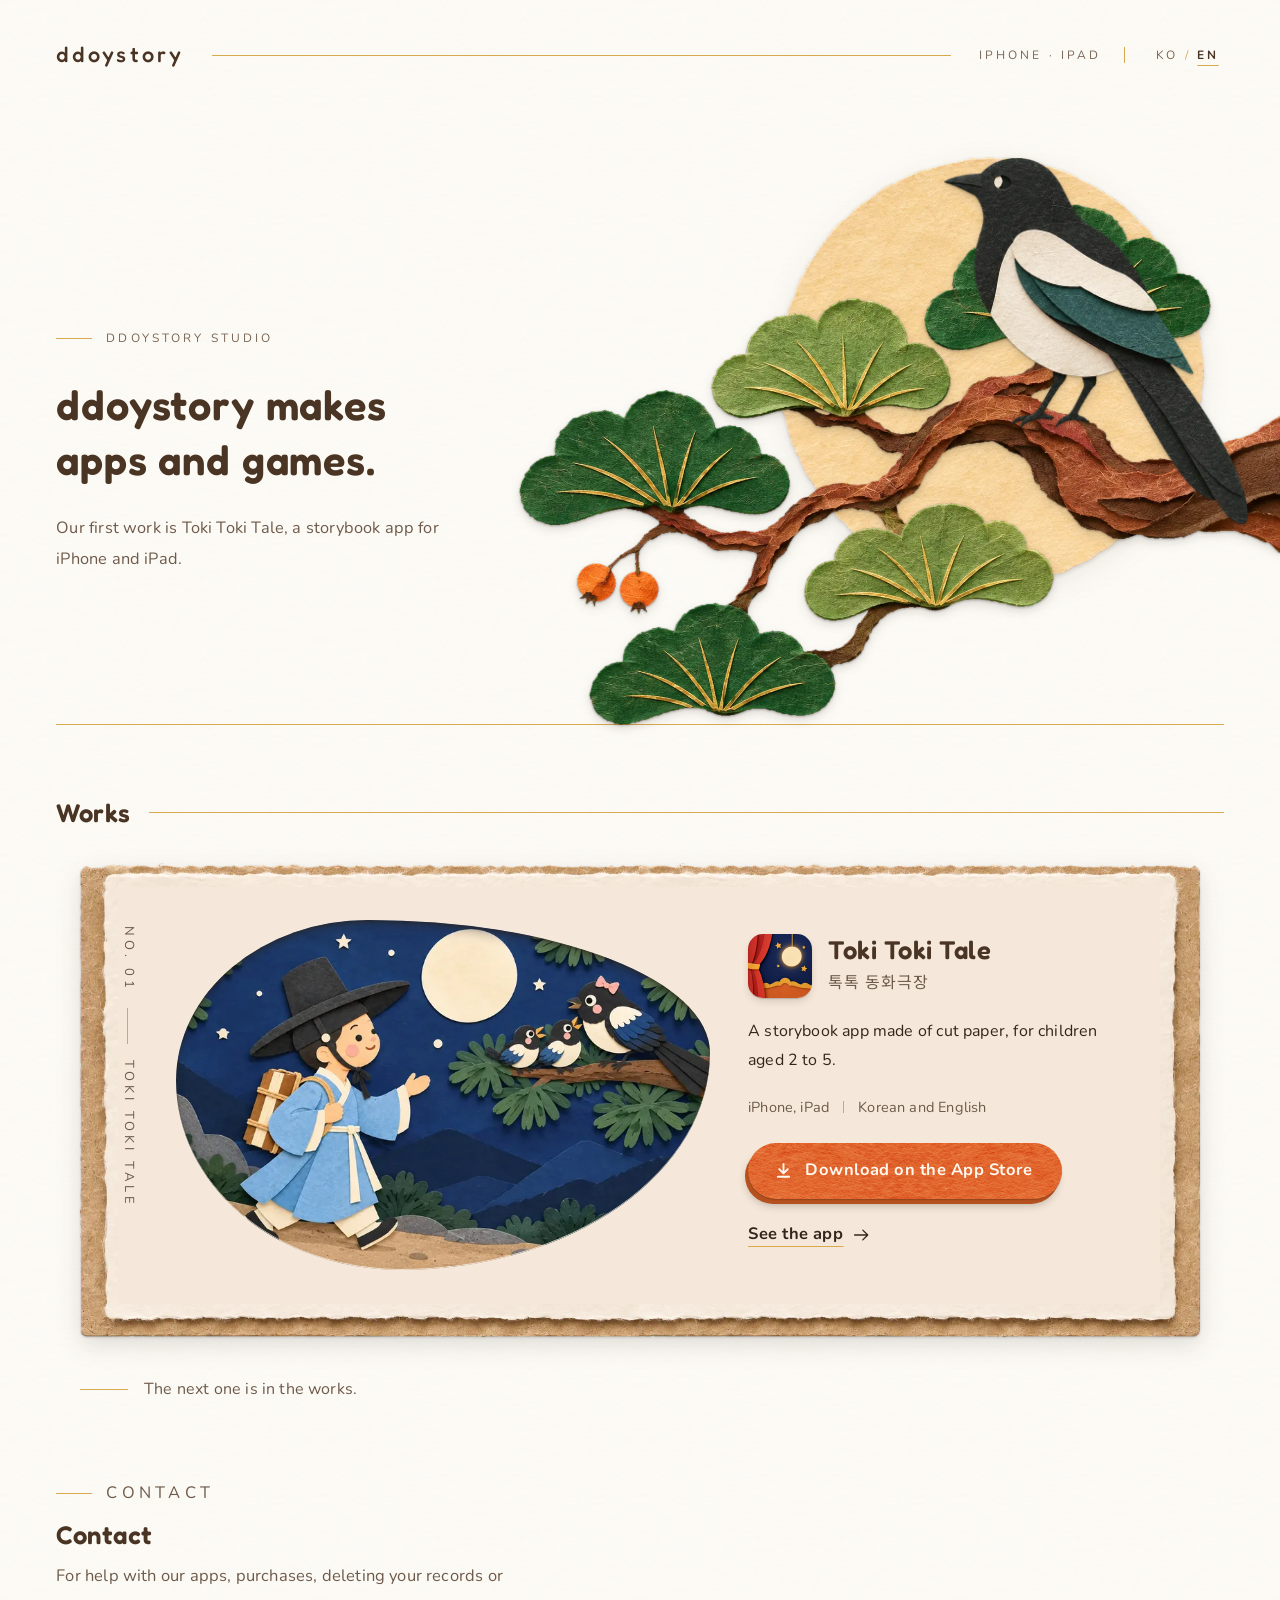
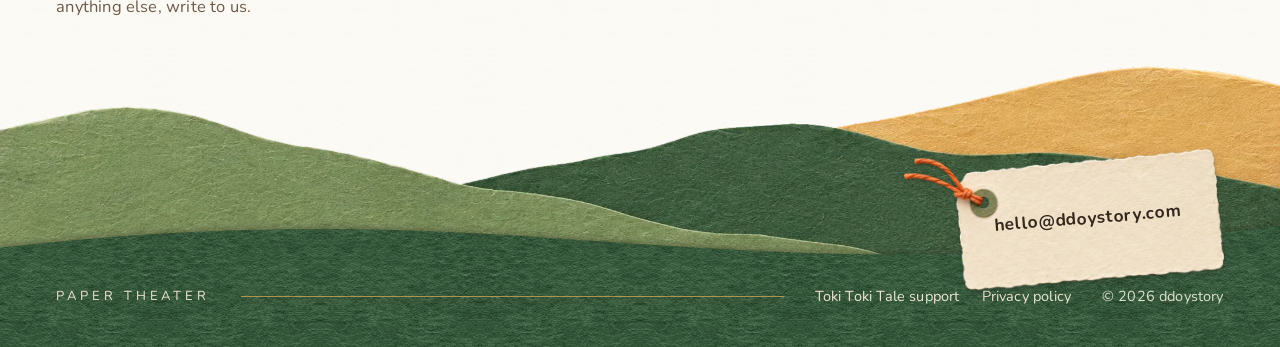
==== commit cf1ae9eb: "네 페이지를 흰 종이 편집 디자인(v12)으로 다시 짬: 꼬리 글자·금색 선 머리, 보름달 솔가지 까치 첫 화면, 종이 카드, 언덕 띠 위 꼬리표 - 바탕 #FCFAF5, 남색·머" ====
--- a/index.html
+++ b/index.html
@@ -6,7 +6,8 @@
 <title>ddoystory</title>
 <meta name="description" content="또이다은 스튜디오(ddoystory)는 앱과 게임을 만듭니다. 첫 작품은 톡톡 동화극장(Toki Toki Tale)입니다.">
 <meta name="color-scheme" content="light dark">
-<meta name="theme-color" content="#F7E5C8">
+<meta name="theme-color" content="#FCFAF5" media="(prefers-color-scheme: light)">
+<meta name="theme-color" content="#2B241D" media="(prefers-color-scheme: dark)">
 <meta property="og:title" content="ddoystory">
 <meta property="og:description" content="또이다은 스튜디오(ddoystory)는 앱과 게임을 만듭니다.">
 <meta property="og:url" content="https://ddoystory.com/">
@@ -16,8 +17,8 @@
 <link rel="preconnect" href="https://fonts.googleapis.com">
 <link rel="preconnect" href="https://fonts.gstatic.com" crossorigin>
 <!-- 제목 글꼴 Jua 는 제목에 쓰는 글자만 담은 작은 파일로 받는다(text=). 제목 글자를 바꾸면 README 의 순서대로 이 주소를 다시 만든다. -->
-<link rel="stylesheet" href="https://fonts.googleapis.com/css2?family=Jua&display=block&text=%EA%B0%80%EA%B0%9C%EA%B1%B0%EA%B2%83%EA%B2%8C%EA%B2%AC%EA%B2%B0%EA%B3%A0%EA%B3%B5%EA%B3%BC%EA%B4%80%EA%B4%91%EA%B5%AC%EA%B5%AD%EA%B7%B8%EA%B7%B9%EA%B8%B0%EA%BA%BC%EA%BE%B8%EB%81%BC%EB%82%B4%EB%84%B7%EB%88%84%EB%8A%94%EB%8A%A5%EB%8B%88%EB%8B%A4%EB%8F%84%EB%8F%99%EB%90%98%EB%93%A0%EB%93%A4%EB%93%AD%EB%94%94%EB%98%90%EB%A0%A4%EB%A1%9C%EB%A5%B4%EB%A5%BC%EB%A6%84%EB%A6%AC%EB%A6%B0%EB%A7%8C%EB%A7%A4%EB%A9%B0%EB%A9%B4%EB%AC%B8%EB%AC%BB%EB%B0%94%EB%B0%9B%EB%B0%A9%EB%B2%84%EB%B3%B4%EB%B6%81%EB%B6%84%EC%82%AC%EC%82%AD%EC%84%9C%EC%84%9D%EC%88%98%EC%8A%A4%EC%95%84%EC%95%B1%EC%95%BC%EC%96%B4%EC%97%86%EC%97%90%EC%97%B0%EC%98%81%EC%98%A4%EC%99%80%EC%9D%80%EC%9D%84%EC%9D%98%EC%9D%B4%EC%9D%B8%EC%9D%BD%EC%9E%84%EC%9E%85%EC%9E%87%EC%9E%90%EC%9E%A0%EC%9E%A5%EC%A0%80%EC%A0%95%EC%A0%9C%EC%A2%85%EC%A3%BC%EC%A7%80%EC%A7%88%EC%A7%91%EC%B2%98%EC%B9%A8%ED%84%B0%ED%86%A0%ED%86%A1%ED%8A%9C%ED%95%98%ED%95%9C%ED%95%AD%ED%98%B8%ED%99%94.%2C%21%3F~%28%29%E3%80%8C%E3%80%8D%C2%B7">
-<link rel="stylesheet" href="https://fonts.googleapis.com/css2?family=Fredoka:wght@400;500;600&family=Nunito:wght@400;600;700;800&family=Noto+Sans+KR:wght@400;500;700&display=block">
+<link rel="stylesheet" href="https://fonts.googleapis.com/css2?family=Jua&display=block&text=%28%29%2C.%EA%B0%80%EA%B0%9C%EA%B1%B0%EA%B2%83%EA%B2%8C%EA%B2%AC%EA%B2%B0%EA%B3%A0%EA%B3%B5%EA%B3%BC%EA%B4%80%EA%B4%91%EA%B5%AC%EA%B5%AD%EA%B7%B8%EA%B7%B9%EA%B8%B0%EA%BA%BC%EA%BE%B8%EB%81%BC%EB%82%B4%EB%84%B7%EB%88%84%EB%8A%94%EB%8A%A5%EB%8B%88%EB%8B%A4%EB%8F%84%EB%8F%99%EB%90%98%EB%93%A0%EB%93%A4%EB%93%AD%EB%94%94%EB%98%90%EB%A0%A4%EB%A1%9C%EB%A5%B4%EB%A5%BC%EB%A6%84%EB%A6%AC%EB%A6%B0%EB%A7%8C%EB%A7%A4%EB%A9%B0%EB%A9%B4%EB%AC%B8%EB%AC%BB%EB%B0%94%EB%B0%9B%EB%B0%A9%EB%B2%84%EB%B3%B4%EB%B6%81%EB%B6%84%EC%82%AC%EC%82%AD%EC%84%9C%EC%84%9D%EC%88%98%EC%8A%A4%EC%95%84%EC%95%B1%EC%95%BC%EC%96%B4%EC%97%86%EC%97%90%EC%97%B0%EC%98%81%EC%98%A4%EC%99%80%EC%9D%80%EC%9D%84%EC%9D%98%EC%9D%B4%EC%9D%B8%EC%9D%BD%EC%9E%84%EC%9E%85%EC%9E%87%EC%9E%90%EC%9E%A0%EC%9E%A5%EC%A0%80%EC%A0%95%EC%A0%9C%EC%A2%85%EC%A3%BC%EC%A7%80%EC%A7%88%EC%A7%91%EC%B2%98%EC%B9%A8%ED%84%B0%ED%86%A0%ED%86%A1%ED%8A%9C%ED%95%98%ED%95%9C%ED%95%AD%ED%98%B8%ED%99%94">
+<link rel="stylesheet" href="https://fonts.googleapis.com/css2?family=Fredoka:wght@400;500;600&family=Nunito:wght@300;400;600;700&family=Noto+Sans+KR:wght@400;500;700&display=block">
 <link rel="stylesheet" href="assets/paper.css">
 <script>/* 움직임 준비: 움직임 줄이기가 꺼져 있을 때만 첫 화면을 잠깐 숨긴다. motion.js 가 못 오면 2.5초 뒤, 그때 받는 중인 글꼴을 최대 2.5초 더 기다렸다가 걷는다. assets/motion.js 참고 */
 (function(d){if(window.matchMedia&&!matchMedia('(prefers-reduced-motion: reduce)').matches){d.classList.add('mo');window.__moT=setTimeout(function(){var f=document.fonts&&document.fonts.ready;Promise.race([f||0,new Promise(function(r){setTimeout(r,2500)})]).then(function(){d.classList.remove('mo');});},2500);}})(document.documentElement);</script>
@@ -25,172 +26,179 @@
 <script defer fetchpriority="high" src="assets/vendor/gsap/ScrollTrigger.min.js"></script>
 <script defer fetchpriority="high" src="assets/motion.js"></script>
 <style>
-/* 스튜디오 홈: 크림 종이 한 장 위의 종이 작품.
-   첫머리 = 왼쪽 오린 갈색 제목 + 오른쪽 아치 구멍(하늘·해·먼 산·언덕 두 겹·솔가지·까치).
-   만든 것들 = 크래프트 액자 한 장. 맨 아래 = 초록 능선 아래 초록 땅(문의·바닥글), 짚색 능선. */
-
-/* ── 첫머리 ─────────────────────────────────────── */
-.hero{display:grid;grid-template-columns:minmax(0,1fr) minmax(0,1.1fr);align-items:center;gap:36px clamp(36px,5vw,96px);padding-top:clamp(8px,1.6vw,24px);padding-bottom:clamp(40px,5vw,72px)}
-.hero h1{margin:0;font-size:clamp(2.3rem,4vw,4.1rem);line-height:1.3;letter-spacing:.03em}
+/* 스튜디오 홈(v12): 흰 종이 위 편집 디자인.
+   첫 화면 = 왼쪽 제목 + 오른쪽 보름달 앞 솔가지 위 까치(화면 오른쪽 끝까지).
+   금색 가는 선 아래 = 흰 종이 + 크래프트 밑장 카드(세로 꼬리 글자, 둥근 창, 감빛 단추).
+   맨 아래 = 여러 겹 언덕 띠 위 종이 꼬리표(메일), 앞 땅에 바닥글. */
+
+/* ── 첫 화면 ── */
+.hero{display:grid;grid-template-columns:minmax(0,4.3fr) minmax(0,7.7fr);padding-top:clamp(40px,6vw,96px);align-items:center;gap:0 clamp(24px,3vw,48px);padding-left:max(var(--gutter),calc((100% - var(--max)) / 2 + var(--gutter)))}
+.hero-tx{padding:clamp(24px,4vw,64px) 0}
+.hero-tx .kicker{display:flex;align-items:center;gap:14px;margin:0 0 clamp(20px,2.4vw,32px)}
+.hero-tx .kicker .rule{width:36px}
+.hero h1{margin:0;font-size:clamp(2rem,3.25vw,3.4rem);line-height:1.32;letter-spacing:.02em}
 .hero h1 .ln{display:block}
-.hero p{margin:clamp(18px,2.2vw,30px) 0 0;font-size:clamp(1.05rem,1.3vw,1.22rem);line-height:1.85;color:var(--ink);max-width:30em}
-
-/* 아치 구멍: 아래는 곧게, 위만 둥글게 */
-.arch{width:100%;aspect-ratio:6/5;border-radius:50% 50% 6px 6px / 42% 42% 6px 6px;background:#A9D3E8}
-.arch > *{position:absolute;pointer-events:none}
-.arch .sky{inset:0;width:100%;height:100%;object-fit:cover}
-.arch .sun{width:21%;left:17%;top:15%}
-.arch .band{left:-1%;right:-1%;bottom:-1px}
-.arch .band img{width:100%;height:100%;object-fit:cover;object-position:50% 0}
-.arch .mtn{height:47%}
-.arch .hm{height:33%}
-.arch .hn{height:21%}
-.arch .magpie{width:37%;right:8%;top:13%}
-.arch .pine{width:50%;left:-3%;bottom:2%}
-.arch .sun,.arch .band,.arch .magpie,.arch .pine{filter:var(--piece-shadow)}
-
-/* ── 만든 것들 ─────────────────────────────────── */
-.works{padding-top:clamp(24px,3vw,48px)}
-.works h2{margin:0;font-size:clamp(1.8rem,2.8vw,2.5rem);line-height:1.3}
-.grid{list-style:none;margin:clamp(22px,2.4vw,34px) 0 0;padding:0;display:grid;grid-template-columns:repeat(2,minmax(0,1fr));gap:clamp(28px,3vw,48px)}
-
-/* 작품 = 크래프트 액자 한 장(살짝 비뚤게 놓임) 안에 그림 창과 글. 카드 전체가 링크(.work-link::after). */
-.work{position:relative;--tone:var(--kraft);--r:10px;display:flex;flex-direction:column;gap:clamp(20px,2.4vw,32px);padding:clamp(18px,2.4vw,36px);transform:rotate(-.5deg);transition:transform .25s var(--ease),box-shadow .25s var(--ease)}
-.work:hover{transform:rotate(-.5deg) translateY(-3px);box-shadow:var(--lift-hi)}
-.work-win{margin:0;aspect-ratio:16/10;border-radius:50% 50% 6px 6px / 34% 34% 6px 6px;background:#3A2A1E}
-.work-win img{width:100%;height:100%;object-fit:cover;object-position:50% 50%}
-.work-tx{display:flex;flex-direction:column;gap:18px;min-width:0}
-.work-id{display:flex;align-items:center;gap:16px}
-.work-id img{width:72px;height:72px;border-radius:17px;box-shadow:var(--lift);flex:none}
-.work h3{margin:0;font-size:clamp(1.6rem,2.3vw,2.2rem);line-height:1.25}
-.work-id p{margin:0;font-family:var(--sc);font-weight:500;font-size:18px;letter-spacing:.03em;color:var(--sub)}
-.work-id p [data-l=en]{font-family:var(--serif);font-size:15px;letter-spacing:.02em}
-.work-link{text-decoration:none}
-.work-link::after{content:"";position:absolute;inset:0;border-radius:10px;z-index:1}
-.work-link:focus-visible{outline:none}
-.work-link:focus-visible::after{outline:3px solid var(--act);outline-offset:4px}
-.work-line{margin:0;font-size:clamp(1.05rem,1.3vw,1.18rem);max-width:30em}
-/* 꼬리표: 밝은 크림 조각 */
-.work-meta{list-style:none;margin:0;padding:0;display:flex;flex-wrap:wrap;gap:10px}
-.work-meta li{padding:4px 14px;border-radius:6px;background:var(--grain),var(--sheet);background-blend-mode:soft-light,normal;box-shadow:0 1px 1px rgba(var(--sh),.25),0 2px 3px rgba(var(--sh),.12);font-size:15px;white-space:nowrap}
-.work-act{display:flex;flex-wrap:wrap;align-items:center;gap:16px 26px;margin-top:auto;padding-top:6px}
-.work-act .store{position:relative;z-index:2}
-.work-act .go{display:inline-flex;align-items:center;gap:10px;font-weight:700;font-size:1.02rem;letter-spacing:.03em}
-.work-act .go svg{width:20px;height:20px;transition:transform .3s var(--ease)}
-.work:hover .go svg{transform:translateX(4px)}
-.work:hover .go span{text-decoration:underline;text-underline-offset:.3em}
-.work.wide{grid-column:1 / -1;display:grid;grid-template-columns:minmax(0,7fr) minmax(0,5fr);align-items:stretch;gap:clamp(28px,3.4vw,56px)}
-.work.wide .work-win{align-self:center;width:100%}
-.work.wide .work-tx{justify-content:center;gap:22px;padding:clamp(4px,1vw,16px) 0}
-
-/* 다음 작품: 짚색 꼬리표 한 장 */
-.next{grid-column:1 / -1;justify-self:start;display:flex;align-items:center;gap:12px;margin-top:6px;padding:10px 20px 10px 16px;--tone:var(--sheet);--r:8px;color:var(--sub);font-size:17px;transform:rotate(.6deg)}
+.hero-tx > p:not(.kicker){margin:clamp(18px,2vw,28px) 0 0;font-size:clamp(1.02rem,1.25vw,1.16rem);line-height:1.9;color:var(--sub);max-width:26em}
+
+/* 그림 상자 = 솔가지 그림의 비율. 솔가지는 오른쪽 끝에 붙는다. */
+.art{position:relative;aspect-ratio:1400/959;margin-top:clamp(8px,2vw,24px)}
+.art > img{position:absolute;pointer-events:none}
+.art .moon{width:56%;left:34%;top:-9%;filter:drop-shadow(0 2px 2px rgba(var(--sh),.16)) drop-shadow(0 8px 14px rgba(var(--sh),.08))}
+.art .pine{width:100%;left:0;bottom:0;filter:var(--piece-shadow)}
+.art .magpie{width:40%;left:55.8%;top:-8.8%;filter:var(--piece-shadow)}
+
+.hero-rule{margin-top:-1px}
+
+/* ── 만든 것들 ── */
+.works{padding-top:clamp(44px,5.6vw,88px)}
+.works-head{display:flex;align-items:baseline;gap:18px;margin:0 0 clamp(22px,2.6vw,36px)}
+.works-head h2{margin:0;font-size:clamp(1.5rem,2vw,1.9rem);line-height:1.3}
+.works-head .rule{flex:1 1 auto;align-self:center}
+
+.card{max-width:1120px;margin:0 auto}
+.card-in{display:grid;grid-template-columns:auto minmax(0,7fr) minmax(0,5fr);gap:clamp(20px,3vw,48px);align-items:center;padding:clamp(18px,2.6vw,40px) clamp(14px,2.4vw,36px) clamp(18px,2.6vw,40px) 0}
+.vtail{writing-mode:vertical-rl;display:flex;align-items:center;gap:16px;align-self:stretch;justify-content:flex-start;padding-top:6px}
+.vtail .vrule{width:1px;height:36px;background:var(--gold)}
+.vtail .tail{color:#6E5A4A;font-size:13px;letter-spacing:.3em}
+.win{margin:0;aspect-ratio:16/10.5;border-radius:36% 64% 58% 42% / 46% 38% 62% 54%}
+.win img{object-position:50% 50%}
+.card-tx{display:flex;flex-direction:column;gap:18px;min-width:0;color:#33261B}
+.card-tx h3{color:#4A3424}
+.app-id{display:flex;align-items:center;gap:16px}
+.app-id img{width:64px;height:64px;border-radius:15px;box-shadow:var(--lift);flex:none}
+.app-id h3{margin:0;font-size:clamp(1.5rem,2vw,2rem);line-height:1.25}
+.app-id h3 a{text-decoration:none}
+.app-id h3 a:hover{text-decoration:underline;text-decoration-color:var(--gold);text-decoration-thickness:1px;text-underline-offset:.3em}
+.app-id p{margin:2px 0 0;font-family:'Fredoka',sans-serif;font-weight:400;font-size:16px;letter-spacing:.06em;color:#6E5A4A}
+.app-id p [data-l=en]{font-family:var(--serif)}
+.card-line{margin:0;font-size:clamp(1rem,1.2vw,1.1rem);line-height:1.85}
+.meta{list-style:none;margin:0;padding:0;display:flex;flex-wrap:wrap;align-items:center;gap:4px 14px;font-size:14.5px;color:#6E5A4A}
+.meta li + li::before{content:"";display:inline-block;width:1px;height:12px;background:var(--gold);margin-right:14px;vertical-align:-1px}
+.card-act{display:flex;flex-wrap:wrap;align-items:center;gap:14px 24px;margin-top:4px}
+.card-act .more{color:#33261B}
+
+.next{display:flex;align-items:center;gap:16px;max-width:1120px;margin:clamp(28px,3vw,44px) auto 0;color:var(--sub);font-size:16px}
+.next .rule{width:48px;flex:none}
 .next p{margin:0}
-.next .star{position:static;--s:18px;flex:none}
+
+/* ── 문의 + 땅 ── */
+.contact{display:grid;grid-template-columns:minmax(0,1fr);padding-bottom:clamp(16px,2vw,28px)}
+.contact .tail{display:flex;align-items:center;gap:14px}
+.contact .tail .rule{width:36px}
+.contact h2{margin:12px 0 0;font-size:clamp(1.5rem,2vw,1.9rem);line-height:1.3}
+.contact p{margin:10px 0 0;color:var(--sub);max-width:30em;font-size:16.5px}
+.land .tagnote{width:clamp(250px,25vw,380px);right:max(var(--gutter),calc((100% - var(--max)) / 2 + var(--gutter)));bottom:-8%}
 
 @media (max-width:1000px){
-  .work.wide{grid-template-columns:minmax(0,1fr)}
+  .card-in{grid-template-columns:auto minmax(0,1fr)}
+  .card-tx{grid-column:2}
+  .vtail{grid-row:1 / span 2}
 }
 @media (max-width:760px){
-  .hero{grid-template-columns:minmax(0,1fr)}
-  .arch{aspect-ratio:1/1}
+  .hero{grid-template-columns:minmax(0,1fr);padding-right:0}
+  .hero-tx{order:2;padding:8px var(--gutter) 28px 0}
+  .art{order:1;margin-left:18%;margin-top:0}
 }
 @media (max-width:640px){
-  .hero h1{font-size:clamp(1.9rem,8.6vw,2.3rem)}
-  .grid{grid-template-columns:minmax(0,1fr)}
-  .work{padding:16px 16px 22px;transform:rotate(-.3deg)}
-  .work:hover{transform:rotate(-.3deg)}
-  .work-win{aspect-ratio:4/3.3;border-radius:50% 50% 6px 6px / 30% 30% 6px 6px}
-  .work-id img{width:60px;height:60px;border-radius:14px}
-  .work h3{font-size:1.6rem}
+  .hero h1{font-size:clamp(1.85rem,8.4vw,2.3rem)}
+  .card-in{grid-template-columns:minmax(0,1fr);padding:12px 4px 16px 0;gap:18px}
+  .vtail{writing-mode:horizontal-tb;grid-row:auto;padding-top:0}
+  .vtail .vrule{width:28px;height:1px}
+  .card-tx{grid-column:auto}
+  .win{aspect-ratio:4/3.2}
+  .paper-card{border-width:16px 24px 22px 22px;border-image-width:16px 24px 22px 22px}
+  .app-id img{width:54px;height:54px;border-radius:13px}
+  .land .tagnote{width:min(62vw,250px);bottom:-14%}
 }
 </style>
 </head>
 <body>
 <a class="skip" href="#works"><span data-l="ko">본문으로 건너뛰기</span><span data-l="en" lang="en">Skip to content</span></a>
 
-<div class="top-sheet paper" data-intro><header class="wrap top">
-  <a class="brand" href="./" aria-label="ddoystory">
-    <picture><source srcset="assets/ddoystory-logo-dark.webp" media="(prefers-color-scheme: dark)"><img src="assets/ddoystory-logo-light.webp" width="150" height="41" alt="ddoystory"></picture>
-  </a>
-  <nav aria-label="Site">
-    <a class="tag nl" href="#works"><span data-l="ko">만든 것들</span><span data-l="en" lang="en">Works</span></a>
-    <a class="tag nl" href="#contact"><span data-l="ko">문의</span><span data-l="en" lang="en">Contact</span></a>
-    <div class="lang" role="group" aria-label="Language">
-      <a class="tag" href="#ko" data-set="ko" lang="ko">한</a><a class="tag" href="#en" data-set="en" lang="en">En</a>
-    </div>
-  </nav>
-</header></div>
-
-<section class="wrap hero" aria-labelledby="hero-title" data-intro>
-  <div class="intro-tx">
-    <h1 id="hero-title" class="cutletters"><span data-l="ko"><span class="ln">또이다은 스튜디오는</span> <span class="ln">앱과 게임을 만듭니다.</span></span><span data-l="en" lang="en"><span class="ln">ddoystory makes</span> <span class="ln">apps and games.</span></span></h1>
+<header class="wrap mast" data-intro>
+  <a class="brand" href="./" aria-label="ddoystory">ddoystory</a>
+  <span class="rule" aria-hidden="true"></span>
+  <div class="tails">
+    <span class="tail opt" lang="en">iPhone · iPad</span>
+    <span class="vrule opt" aria-hidden="true"></span>
+    <nav class="lang" aria-label="Language"><a href="#ko" data-set="ko" lang="ko">KO</a><span class="sl" aria-hidden="true">/</span><a href="#en" data-set="en" lang="en">EN</a></nav>
+  </div>
+</header>
+
+<section class="hero" aria-labelledby="hero-title" data-intro>
+  <div class="hero-tx">
+    <p class="kicker tail" aria-hidden="true"><span class="rule"></span><span lang="en">ddoystory studio</span></p>
+    <h1 id="hero-title"><span data-l="ko"><span class="ln">또이다은 스튜디오는</span> <span class="ln">앱과 게임을 만듭니다.</span></span><span data-l="en" lang="en"><span class="ln">ddoystory makes</span> <span class="ln">apps and games.</span></span></h1>
     <p><span data-l="ko">첫 작품은 iPhone과 iPad에서 보는 동화 앱, 톡톡 동화극장입니다.</span><span data-l="en" lang="en">Our first work is Toki Toki Tale, a storybook app for iPhone and iPad.</span></p>
   </div>
-  <div class="arch hole" aria-hidden="true">
-    <img class="sky" src="assets/paper/sky.webp" width="760" height="1013" alt="">
-    <img class="sun" src="assets/paper/sun.webp" width="360" height="366" alt="">
-    <span class="band mtn"><img src="assets/paper/mtn-far.webp" width="1200" height="232" alt=""></span>
-    <img class="magpie" src="assets/paper/magpie.webp" width="520" height="416" alt="">
-    <span class="band hm"><img src="assets/paper/hill-mid.webp" width="1200" height="143" alt=""></span>
-    <span class="band hn"><img src="assets/paper/hill-near.webp" width="1200" height="198" alt=""></span>
-    <img class="pine" src="assets/paper/pine.webp" width="640" height="478" alt="">
+  <div class="art" data-art="home" aria-hidden="true">
+    <img class="moon" src="assets/paper/moon.webp" width="820" height="828" alt="">
+    <img class="pine" src="assets/paper/pine.webp" width="1400" height="959" alt="" fetchpriority="high">
+    <img class="magpie" src="assets/paper/magpie.webp" width="620" height="747" alt="">
   </div>
 </section>
+<div class="wrap hero-rule" data-intro><span class="rule"></span></div>
 
 <main id="works" class="wrap works" aria-labelledby="works-title">
-  <h2 id="works-title" class="cutletters"><span data-l="ko">만든 것들</span><span data-l="en" lang="en">Works</span></h2>
-  <ul class="grid">
-    <!-- 작품 하나 = li.work 하나. 새 작품은 이 li 를 복사해 아래에 붙이고 링크·그림·글을 바꾼다. 대표 작품만 class="work wide piece". -->
-    <li class="work wide piece">
-      <figure class="work-win hole">
-        <img src="assets/magpie-1600.webp" srcset="assets/magpie-900.webp 900w, assets/magpie-1600.webp 1600w" sizes="(max-width:1000px) 100vw, 760px" width="1600" height="900"
+  <div class="works-head">
+    <h2 id="works-title"><span data-l="ko">만든 것들</span><span data-l="en" lang="en">Works</span></h2>
+    <span class="rule" aria-hidden="true"></span>
+  </div>
+  <!-- 작품 하나 = article.card 하나. 새 작품은 이 article 을 복사해 아래에 붙이고 번호·링크·그림·글을 바꾼다. -->
+  <article class="card paper-card" data-piece aria-labelledby="w1-title">
+    <div class="card-in">
+      <p class="vtail" aria-hidden="true" style="margin:0"><span class="tail" lang="en">No. 01</span><span class="vrule"></span><span class="tail" lang="en">Toki Toki Tale</span></p>
+      <figure class="win hole">
+        <img src="assets/magpie-1600.webp" srcset="assets/magpie-900.webp 900w, assets/magpie-1600.webp 1600w" sizes="(max-width:1000px) 100vw, 640px" width="1600" height="900" loading="lazy" decoding="async"
              alt="종이를 오려 만든 「은혜 갚은 까치」 장면. 보름달 뜬 밤, 산길을 걷던 선비가 소나무 가지 위 까치 가족을 바라봅니다."
              data-alt-en="A cut-paper scene from The Grateful Magpie: on a full-moon night, a young scholar on a mountain path looks up at a magpie family in a pine tree.">
       </figure>
-      <div class="work-tx">
-        <div class="work-id">
-          <img src="assets/icon-256.webp" width="72" height="72" alt="">
+      <div class="card-tx">
+        <div class="app-id">
+          <img src="assets/icon-256.webp" width="64" height="64" alt="">
           <div>
-            <h3><a class="work-link" href="tokitoki/#ko" data-href="tokitoki/"><span data-l="ko">톡톡 동화극장</span><span data-l="en" lang="en">Toki Toki Tale</span></a></h3>
+            <h3 id="w1-title"><a href="tokitoki/#ko" data-href="tokitoki/"><span data-l="ko">톡톡 동화극장</span><span data-l="en" lang="en">Toki Toki Tale</span></a></h3>
             <p><span data-l="ko">Toki Toki Tale</span><span data-l="en" lang="en">톡톡 동화극장</span></p>
           </div>
         </div>
-        <p class="work-line"><span data-l="ko">2~5세 아이가 종이를 오려 만든 동화를 보고 듣는 동화 앱입니다.</span><span data-l="en" lang="en">A storybook app made of cut paper, for children aged 2 to 5.</span></p>
-        <ul class="work-meta">
+        <p class="card-line"><span data-l="ko">2~5세 아이가 종이를 오려 만든 동화를 보고 듣는 동화 앱입니다.</span><span data-l="en" lang="en">A storybook app made of cut paper, for children aged 2 to 5.</span></p>
+        <ul class="meta">
           <li>iPhone, iPad</li>
           <li><span data-l="ko">한국어, 영어</span><span data-l="en" lang="en">Korean and English</span></li>
         </ul>
-        <div class="work-act">
+        <div class="card-act">
           <a class="store" data-appstore href="https://apps.apple.com/"><svg viewBox="0 0 20 20" aria-hidden="true"><path d="M10 3v10M5.5 8.5 10 13l4.5-4.5M4 16.5h12" fill="none" stroke="currentColor" stroke-width="2" stroke-linecap="round" stroke-linejoin="round"/></svg><span data-l="ko">App Store에서 받기</span><span data-l="en" lang="en">Download on the App Store</span></a>
-          <span class="go" aria-hidden="true"><span data-l="ko">자세히 보기</span><span data-l="en" lang="en">See the app</span><svg viewBox="0 0 22 22" aria-hidden="true"><path d="M2 11h16M12 5l6 6-6 6" fill="none" stroke="currentColor" stroke-width="2" stroke-linecap="round" stroke-linejoin="round"/></svg></span>
+          <a class="more" href="tokitoki/#ko" data-href="tokitoki/"><span data-l="ko">자세히 보기</span><span data-l="en" lang="en">See the app</span><svg viewBox="0 0 22 22" aria-hidden="true"><path d="M2 11h16M12 5l6 6-6 6" fill="none" stroke="currentColor" stroke-width="1.6" stroke-linecap="round" stroke-linejoin="round"/></svg></a>
         </div>
       </div>
-    </li>
-    <li class="next piece"><svg class="star" viewBox="0 0 20 20" aria-hidden="true"><path fill="currentColor" d="M10 0c.7 5.6 3.9 8.8 10 10-6.1 1.2-9.3 4.4-10 10-.7-5.6-3.9-8.8-10-10C6.1 8.8 9.3 5.6 10 0z"/></svg><p><span data-l="ko">다음 작품을 만들고 있습니다.</span><span data-l="en" lang="en">The next one is in the works.</span></p></li>
-  </ul>
+    </div>
+  </article>
+  <div class="next" data-piece><span class="rule" aria-hidden="true"></span><p><span data-l="ko">다음 작품을 만들고 있습니다.</span><span data-l="en" lang="en">The next one is in the works.</span></p></div>
 </main>
 
-<footer class="ground" id="contact">
-  <img class="ridge" src="assets/paper/ridge-green.webp" width="1800" height="177" alt="">
-  <div class="soil paper">
-    <div class="wrap contact">
-      <div>
-        <h2><span data-l="ko">문의</span><span data-l="en" lang="en">Contact</span></h2>
-        <p><span data-l="ko">작품 사용, 결제, 기록 삭제 요청과 그 밖의 문의는 메일로 받습니다.</span><span data-l="en" lang="en">For help with our apps, purchases, deleting your records or anything else, write to us.</span></p>
-      </div>
-      <div><a class="mail" href="mailto:hello@ddoystory.com"><svg viewBox="0 0 24 24" aria-hidden="true"><path d="M3.5 6.5h17v11h-17zM3.5 7l8.5 6.5L20.5 7" fill="none" stroke="currentColor" stroke-width="1.8" stroke-linejoin="round"/></svg>hello@ddoystory.com</a></div>
+<footer class="land" id="contact">
+  <div class="wrap contact">
+    <div>
+      <p class="tail" aria-hidden="true" style="margin:0"><span class="rule"></span><span lang="en">Contact</span></p>
+      <h2><span data-l="ko">문의</span><span data-l="en" lang="en">Contact</span></h2>
+      <p><span data-l="ko">작품 사용, 결제, 기록 삭제 요청과 그 밖의 문의는 메일로 받습니다.</span><span data-l="en" lang="en">For help with our apps, purchases, deleting your records or anything else, write to us.</span></p>
     </div>
-    <div class="wrap"><div class="foot">
-      <img src="assets/ddoystory-logo-dark.webp" width="112" height="31" alt="ddoystory">
+  </div>
+  <div class="hills">
+    <img src="assets/paper/hills.webp" width="2172" height="380" alt="" loading="lazy" decoding="async">
+    <a class="tagnote" href="mailto:hello@ddoystory.com"><img src="assets/paper/tag.webp" width="720" height="317" alt="" loading="lazy" decoding="async"><span>hello@ddoystory.com</span></a>
+  </div>
+  <div class="soil-sh"><div class="soil">
+    <div class="wrap foot">
+      <span class="tail" lang="en" aria-hidden="true">Paper Theater</span>
+      <span class="rule" aria-hidden="true"></span>
       <ul aria-label="Toki Toki Tale">
         <li><a href="tokitoki/support/#ko" data-href="tokitoki/support/"><span data-l="ko">톡톡 동화극장 고객 지원</span><span data-l="en" lang="en">Toki Toki Tale support</span></a></li>
         <li><a href="tokitoki/privacy/#ko" data-href="tokitoki/privacy/"><span data-l="ko">개인정보 처리방침</span><span data-l="en" lang="en">Privacy policy</span></a></li>
       </ul>
       <p><span data-l="ko">© 2026 또이다은 스튜디오</span><span data-l="en" lang="en">© 2026 ddoystory</span></p>
-    </div></div>
-  </div>
-  <div class="gold paper" style="--tone:var(--green)" aria-hidden="true"><img src="assets/paper/ridge-gold.webp" width="1800" height="177" alt=""></div>
+    </div>
+  </div></div>
 </footer>
 <script>
 /* ▼ 톡톡 동화극장 App Store 주소: tokitoki/index.html 의 같은 줄과 함께 바꾼다. (이 페이지의 a[data-appstore] 단추에 들어간다. 작품이 늘면 단추 href 에 주소를 직접 넣는다) */
--- a/assets/paper.css
+++ b/assets/paper.css
@@ -1,171 +1,155 @@
-/* ddoystory 종이 페이지 공통 규칙 (v10: 크림 종이 한 장 위의 종이 작품) ─────────────
-   재료: 모든 면은 색지 한 장. 조각 하나 = 한 색. 그라데이션·광택·윤곽선·흰 테두리 없음.
-   결: 실제 크림 종이 사진에서 뽑은 밝기 결(paper/grain.webp, 회색 128 중심)을 soft-light 로 색지 위에 겹친다.
-   그림자: 광원은 위쪽 하나. 위 조각이 아래 조각에 좁고 부드러운 웜 다크(#2E241C) 그림자를 드리운다.
-   색: 크림 바탕, 나무 갈색 글자, 초록·짚색 땅, 크래프트·감빛 조각. 남색은 쓰지 않는다.
-   글꼴: 제목 Jua(영어 Fredoka), 본문 Noto Sans KR(영어 Nunito). 제목 Jua 는 400 하나(가짜 굵게는 font-synthesis:none 으로 막음).
+/* ddoystory 종이 페이지 공통 규칙 (v12: 흰 종이 위 편집 디자인) ─────────────
+   바탕: 아주 연한 크림이 도는 흰 종이 #FCFAF5 한 장. 그 위에 오린 종이 조각(달·솔가지·언덕·꼬리표·카드)만 얹는다.
+   글자는 띠나 밑장 위에 얹지 않고 바탕 종이에 바로 놓는다. 꼬리 글자(작은 영어 대문자)는 가늘고 자간을 넓게,
+   금색 가는 선(1px)으로 잇는다. 남색은 쓰지 않는다.
+   그림자: 위쪽 빛에서 떨어지는 웜 다크(#2E241C)만. 조각이 놓인 자리에 좁은 접촉 그림자.
+   글꼴: 제목 Jua(영어 Fredoka), 본문 Noto Sans KR(영어 Nunito), 꼬리 글자 Nunito 300~400 대문자.
    네 페이지(/, /tokitoki/, /tokitoki/support/, /tokitoki/privacy/)가 함께 쓴다. */
 
 :root{
-  /* 색지 */
-  --page:#F7DEC0;       /* 바탕 크림 종이 */
-  --sheet:#FBEEDB;      /* 바탕 위에 얹는 밝은 크림 조각 */
-  --kraft:#E6D1AB;      /* 크래프트(액자) */
-  --straw:#D9A94E;
-  --green:#3E6943;      /* 땅 능선과 같은 초록 */
-  --green-deep:#2E5340;
-  --bark:#6B4A32;       /* 오린 제목 글자 */
-  --bark-deep:#45301F;  /* 제목 글자 밑장 */
-  --persimmon:#E8703A;
-  --act:#E46A30;        /* 1차 행동(App Store) 앞장 */
-  --act-under:#B5501F;  /* 뒷장 */
-  --bean:#A93B32;
+  --page:#FCFAF5;       /* 바탕 흰 종이 */
+  --sheet:#F5E8DA;      /* 카드 앞장(card.webp 의 흰 종이와 같은 색) */
+  --kraft:#C49A6C;      /* 크래프트 밑장 */
+  --gold:#D9A94E;       /* 금색 가는 선 */
+  --gold-ink:#9A7330;   /* 금색 계열 작은 글자 */
+  --green:#3E6943;
+  --soil:#35583B;       /* 맨 아래 앞 땅(짙은 솔잎) */
+  --act:#E2672E;        /* 감빛 단추 */
+  --act-under:#B5501F;
   /* 글자 */
-  --ink:#3A2A1E;
-  --sub:#6B5646;
-  --on-green:#F6ECD8;
-  --on-green-sub:#D8E2CC;
+  --ink:#33261B;
+  --head-ink:#4A3424;
+  --sub:#6E5A4A;
+  --tail:#7A6655;
   --link:#A8441A;
   /* 그림자(웜 다크만) */
   --sh:46,36,28;
-  --lift:0 1px 1px rgba(var(--sh),.2),0 3px 6px -1px rgba(var(--sh),.22);
-  --lift-hi:0 2px 2px rgba(var(--sh),.2),0 10px 16px -4px rgba(var(--sh),.28);
-  --rim:inset 0 24px 26px -14px rgba(var(--sh),.62),inset 0 5px 5px -2px rgba(var(--sh),.55),inset 12px 0 16px -12px rgba(var(--sh),.42),inset -12px 0 16px -12px rgba(var(--sh),.42),inset 0 -3px 0 rgba(255,248,232,.8);
-  --piece-shadow:drop-shadow(0 1px 1px rgba(var(--sh),.4)) drop-shadow(0 3px 4px rgba(var(--sh),.16));
-  --letter-shadow:drop-shadow(0 2px 0 var(--bark-deep)) drop-shadow(0 4px 3px rgba(var(--sh),.32));
-  /* 종이 결: 루트 기준 경로(하위 페이지 인라인 스타일에서도 같은 파일) */
+  --lift:0 1px 1px rgba(var(--sh),.18),0 4px 8px -2px rgba(var(--sh),.2);
+  --lift-hi:0 2px 2px rgba(var(--sh),.18),0 12px 18px -6px rgba(var(--sh),.26);
+  --piece-shadow:drop-shadow(0 1px 1px rgba(var(--sh),.35)) drop-shadow(0 4px 5px rgba(var(--sh),.14));
   --grain:url("/assets/paper/grain.webp") 0 0/320px 320px;
   /* 글꼴 */
-  --serif:'Nunito','Noto Sans KR','Apple SD Gothic Neo',sans-serif;   /* 본문: 영어 Nunito, 한국어 Noto Sans KR */
-  --head:'Fredoka','Jua','Apple SD Gothic Neo',sans-serif;            /* 제목: 영어 Fredoka, 한국어 Jua */
-  --head-w:600;                                                       /* 영어 Fredoka 600. Jua 는 굵기가 하나(400)뿐이라 font-synthesis:none 으로 가짜 굵게 없이 400 그대로 나온다 */
-  --sc:'Fredoka','Jua',sans-serif;                                    /* 영어 꼬리표 */
+  --serif:'Nunito','Noto Sans KR','Apple SD Gothic Neo',sans-serif;
+  --head:'Fredoka','Jua','Apple SD Gothic Neo',sans-serif;
+  --head-w:600;
+  --tailf:'Nunito','Noto Sans KR',sans-serif;
   /* 배치 */
-  --gutter:clamp(16px,4.5vw,72px);
-  --max:1360px;
+  --gutter:clamp(16px,4.4vw,64px);
+  --max:1320px;
   --ease:cubic-bezier(.2,.8,.2,1);
   color-scheme:light;
 }
-/* 다크 모드: 짙은 갈색 종이 + 짙은 솔잎 땅(사람이 켰을 때만) */
+/* 다크 모드(사람이 켰을 때만): 짙은 갈색 종이. 종이 조각 그림은 그대로 둔다. */
 @media (prefers-color-scheme:dark){
   :root{
-    --page:#2B231C;
-    --sheet:#3A2F25;
-    --kraft:#463829;
-    --green:#24412F;
-    --green-deep:#1B3324;
-    --bark:#E9C88A;
-    --bark-deep:#6B4A2C;
-    --ink:#F1E4CD;
-    --sub:#CDBBA2;
-    --on-green-sub:#C9D6BE;
+    --page:#2B241D;
+    --gold:#C6973F;
+    --gold-ink:#D9B572;
+    --ink:#F1E6D4;
+    --head-ink:#F4E3C4;
+    --sub:#CDBCA6;
+    --tail:#BCA78F;
     --link:#F2B366;
-    --sh:8,6,4;
-    --lift:0 1px 1px rgba(var(--sh),.5),0 3px 7px -1px rgba(var(--sh),.5);
-    --lift-hi:0 2px 2px rgba(var(--sh),.45),0 10px 18px -4px rgba(var(--sh),.6);
-    --piece-shadow:drop-shadow(0 1px 1px rgba(var(--sh),.6)) drop-shadow(0 3px 4px rgba(var(--sh),.35));
+    --soil:#2C4A31;
+    --sh:10,7,4;
+    --lift:0 1px 1px rgba(var(--sh),.5),0 4px 9px -2px rgba(var(--sh),.55);
+    --lift-hi:0 2px 2px rgba(var(--sh),.5),0 12px 20px -6px rgba(var(--sh),.6);
+    --piece-shadow:drop-shadow(0 1px 1px rgba(var(--sh),.6)) drop-shadow(0 4px 6px rgba(var(--sh),.4));
     color-scheme:dark;
   }
 }
 
-/* 색지 한 장: --tone 색 위에 종이 결 */
-.paper,body{background:var(--grain),var(--tone,var(--page));background-blend-mode:soft-light,normal}
-
 *,*::before,*::after{box-sizing:border-box}
 html{-webkit-text-size-adjust:100%;background:var(--page)}
-body{margin:0;--tone:var(--page);color:var(--ink);font-family:var(--serif);font-weight:400;font-size:18px;line-height:1.85;letter-spacing:.01em;overflow-x:hidden;word-break:keep-all;overflow-wrap:break-word;-webkit-font-smoothing:antialiased;font-synthesis:none}
+body{margin:0;background:var(--grain),var(--page);background-blend-mode:soft-light,normal;color:var(--ink);font-family:var(--serif);font-weight:400;font-size:18px;line-height:1.85;letter-spacing:.01em;overflow-x:hidden;word-break:keep-all;overflow-wrap:break-word;-webkit-font-smoothing:antialiased;font-synthesis:none}
+@supports (overflow:clip){body{overflow-x:clip}}
 img{display:block;max-width:100%;height:auto}
 p,h1,h2,h3,h4{text-wrap:pretty}
-h1,h2,h3,h4{font-family:var(--head);font-weight:var(--head-w)!important;letter-spacing:.02em}
+h1,h2,h3,h4{font-family:var(--head);font-weight:var(--head-w)!important;letter-spacing:.02em;color:var(--head-ink)}
 a{color:inherit}
-:focus-visible{outline:3px solid var(--act);outline-offset:3px;border-radius:6px}
+:focus-visible{outline:2px solid var(--act);outline-offset:4px;border-radius:4px}
 html[lang=ko] [data-l=en],html[lang=en] [data-l=ko]{display:none!important}
 .wrap{max-width:var(--max);margin:0 auto;padding-left:var(--gutter);padding-right:var(--gutter)}
 .skip{position:absolute;left:-9999px}
-.skip:focus{left:16px;top:12px;background:var(--sheet);color:var(--ink);padding:8px 12px;z-index:20;border-radius:8px}
-.sc{font-family:var(--sc);font-weight:500;letter-spacing:.04em}
+.skip:focus{left:16px;top:12px;background:var(--page);color:var(--ink);padding:8px 12px;z-index:20}
 
-/* 오린 글자: 나무 갈색 색지 글자 + 한 겹 아래 더 짙은 갈색 + 얕은 웜 그림자 */
-.cutletters{color:var(--bark);filter:var(--letter-shadow)}
+/* ── 꼬리 글자: 가늘고 넓은 영어 대문자 ── */
+.tail{font-family:var(--tailf);font-weight:400;font-size:12px;line-height:1.5;letter-spacing:.26em;text-transform:uppercase;color:var(--tail);white-space:nowrap}
+.tail.lt{font-weight:300}
+.tail [data-l=ko]{letter-spacing:.12em}
+/* 금색 가는 선 */
+.rule{display:block;height:1px;background:var(--gold);border:0;margin:0}
+.vrule{display:block;width:1px;background:var(--gold)}
 
-/* ── 구멍(음각 무대) ────────────────────────────────
-   크림 종이판을 파낸 창. 위·안쪽 테두리에 그림자 띠, 아래 테두리에 밝은 절단면. */
-.hole{position:relative;overflow:hidden;isolation:isolate}
-.hole{box-shadow:0 0 0 2px rgba(255,246,228,.75),0 0 0 3px rgba(var(--sh),.14)}
-.hole::after{content:"";position:absolute;inset:0;border-radius:inherit;box-shadow:var(--rim);pointer-events:none;z-index:9}
+/* ── 머리: ddoystory ─── 금색 선 ─── iPhone · iPad | KO / EN ── */
+.mast{display:flex;align-items:center;gap:clamp(14px,2.2vw,32px);padding-top:clamp(18px,2.6vw,36px);padding-bottom:clamp(14px,2vw,28px);position:relative;z-index:5}
+.brand{font-family:'Fredoka',sans-serif;font-weight:500;font-size:clamp(19px,1.7vw,24px);letter-spacing:.14em;line-height:1;color:var(--head-ink);text-decoration:none;white-space:nowrap;padding:10px 0}
+.mast .rule{flex:1 1 auto;min-width:24px}
+.mast .tails{display:flex;align-items:center;gap:clamp(12px,1.8vw,24px)}
+.mast .tails .vrule{height:16px}
+.mast a.tail{text-decoration:none;display:inline-flex;align-items:center;min-height:44px}
+.mast a.tail:hover{color:var(--head-ink)}
+.lang{display:flex;align-items:center;gap:2px}
+.lang a{font-family:var(--tailf);font-size:12px;letter-spacing:.22em;color:var(--tail);text-decoration:none;min-width:34px;min-height:44px;display:inline-flex;align-items:center;justify-content:center;padding-left:.22em}
+.lang a[aria-current]{color:var(--head-ink);font-weight:700;text-decoration:underline;text-decoration-color:var(--gold);text-underline-offset:6px;text-decoration-thickness:1px}
+.lang .sl{color:var(--gold);font-size:12px}
 
-/* 색지 조각 */
-.piece{--tone:var(--sheet);background:var(--grain),var(--tone);background-blend-mode:soft-light,normal;border-radius:var(--r,14px);box-shadow:var(--lift)}
+/* 머리 왼쪽 길(지원·처리방침): ddoystory / TOKI TOKI TALE */
+.crumbs{display:flex;align-items:center;gap:12px;min-width:0}
+.crumbs .sl{color:var(--gold)}
 
-/* ── App Store 단추: 감빛 색지 두 장 겹침. 화면당 하나만 이렇게 강하다. ── */
-.store{display:inline-flex;align-items:center;justify-content:center;gap:12px;min-height:58px;padding:0 30px 0 26px;border-radius:999px;text-decoration:none;font-family:var(--serif);font-size:17px;font-weight:700;letter-spacing:.03em;white-space:nowrap;color:#FFF7EA;
+/* ── 단추: 감빛 종이 두 장(앞장 + 아래로 비친 짙은 뒷장). 화면당 하나만 강하게. ── */
+.store{display:inline-flex;align-items:center;justify-content:center;gap:12px;min-height:56px;padding:0 30px 0 26px;border-radius:999px;text-decoration:none;font-family:var(--serif);font-size:16.5px;font-weight:700;letter-spacing:.03em;white-space:nowrap;color:#FFF8EE;
   background:var(--grain),var(--act);background-blend-mode:soft-light,normal;
-  box-shadow:0 1px 1px rgba(var(--sh),.25),-4px 7px 0 var(--act-under),-4px 9px 8px -2px rgba(var(--sh),.35);transition:transform .2s var(--ease),box-shadow .2s var(--ease)}
-.store svg{width:20px;height:20px;flex:none}
-.store:hover{transform:translate(1px,-2px);box-shadow:0 1px 1px rgba(var(--sh),.25),-5px 9px 0 var(--act-under),-5px 12px 12px -3px rgba(var(--sh),.38)}
-.store:active{transform:translate(-2px,4px);box-shadow:0 1px 1px rgba(var(--sh),.25),-2px 3px 0 var(--act-under),-2px 4px 4px rgba(var(--sh),.3)}
+  box-shadow:0 1px 1px rgba(var(--sh),.25),-3px 5px 0 var(--act-under),-3px 8px 8px -2px rgba(var(--sh),.3);transition:transform .2s var(--ease),box-shadow .2s var(--ease)}
+.store svg{width:19px;height:19px;flex:none}
+.store:hover{transform:translate(1px,-2px);box-shadow:0 1px 1px rgba(var(--sh),.25),-4px 7px 0 var(--act-under),-4px 11px 12px -3px rgba(var(--sh),.34)}
+.store:active{transform:translate(-2px,3px);box-shadow:0 1px 1px rgba(var(--sh),.25),-1px 2px 0 var(--act-under),-1px 3px 4px rgba(var(--sh),.3)}
+/* 글자 링크: 금색 밑줄 */
+.more{color:var(--ink);font-weight:700;font-size:16.5px;letter-spacing:.03em;text-decoration:underline;text-decoration-color:var(--gold);text-decoration-thickness:1px;text-underline-offset:.45em;min-height:44px;display:inline-flex;align-items:center;gap:10px}
+.more svg{width:18px;height:18px;transition:transform .3s var(--ease)}
+.more:hover svg{transform:translateX(4px)}
 
-/* ── 머리글: 바탕 위에 한 장 더 얹은 밝은 크림 종이(아래 가장자리 곧게 자름) + 꼬리표들 ── */
-.top-sheet{--tone:var(--sheet);position:relative;z-index:3;box-shadow:0 1px 1px rgba(var(--sh),.16),0 3px 5px -1px rgba(var(--sh),.18);margin-bottom:clamp(12px,2vw,28px)}
-.top{display:flex;align-items:center;justify-content:space-between;gap:12px;padding-top:16px;padding-bottom:16px}
-.brand{display:block;line-height:0;flex:none}
-.brand img{width:150px}
-.top nav{display:flex;align-items:center;gap:clamp(6px,1.2vw,14px)}
-/* 꼬리표: 밝은 크림 조각 한 장 */
-.tag{display:inline-flex;align-items:center;gap:8px;min-height:44px;padding:0 16px;border-radius:8px;text-decoration:none;font-size:15.5px;font-weight:700;letter-spacing:.03em;color:var(--ink);
-  background:var(--grain),var(--sheet);background-blend-mode:soft-light,normal;box-shadow:var(--lift);transition:transform .2s var(--ease),box-shadow .2s var(--ease)}
-.tag:hover{transform:translateY(-2px);box-shadow:var(--lift-hi)}
-.tag svg{width:16px;height:16px;flex:none}
-.crumbs{display:flex;align-items:center;flex-wrap:wrap;gap:8px;min-width:0}
-/* 한/En: 고른 쪽이 짚색 조각 */
-.lang{display:flex;gap:6px}
-.lang a{min-width:46px;justify-content:center;padding:0 12px}
-.lang a[lang=en]{font-family:var(--sc);font-weight:500;font-size:16px}
-.lang a[aria-current]{--tone:var(--straw);background:var(--grain),var(--straw);background-blend-mode:soft-light,normal;color:#3A2A1E;box-shadow:0 1px 1px rgba(var(--sh),.3),0 1px 2px rgba(var(--sh),.2);transform:translateY(1px)}
+/* ── 종이 카드: 흰 종이 + 크래프트 밑장(card.webp 를 9조각으로 써서 찌그러지지 않게) ── */
+.paper-card{position:relative;border-style:solid;border-width:24px 40px 33px 38px;border-image:url("/assets/paper/card.webp") 44 74 60 70 / 24px 40px 33px 38px round;background:var(--sheet);background-clip:padding-box;filter:drop-shadow(0 1px 1px rgba(var(--sh),.22)) drop-shadow(0 8px 12px rgba(var(--sh),.14))}
+/* 구멍(종이를 파낸 창): 위·안쪽 테두리에 그림자 */
+.hole{position:relative;overflow:hidden;isolation:isolate;background:#E9DCC8}
+.hole > img{width:100%;height:100%;object-fit:cover}
+.hole::after{content:"";position:absolute;inset:0;border-radius:inherit;pointer-events:none;box-shadow:inset 0 10px 14px -8px rgba(var(--sh),.55),inset 0 2px 3px rgba(var(--sh),.45),inset 6px 0 10px -8px rgba(var(--sh),.4),inset -6px 0 10px -8px rgba(var(--sh),.4),inset 0 -1px 0 rgba(255,250,240,.8)}
 
-/* 별 조각(짚 금색 색지) */
-.star{position:absolute;color:var(--straw);width:var(--s);height:var(--s);filter:var(--piece-shadow)}
+/* ── 땅: 언덕 띠(그림) + 맨 앞 짙은 솔잎 땅 한 장(바닥글) ── */
+.land{position:relative;margin-top:clamp(40px,6vw,96px)}
+.land .hills{position:relative;line-height:0}
+.land .hills > img{width:100%;height:auto;min-height:120px;object-fit:cover;object-position:0 100%}
+.land .soil{position:relative;z-index:2;margin-top:clamp(-70px,-4.4vw,-34px);padding-top:clamp(40px,4.6vw,72px);background:var(--grain),var(--soil);background-blend-mode:soft-light,normal;color:#EFE6D2;
+  -webkit-mask:url("data:image/svg+xml,%3Csvg xmlns='http://www.w3.org/2000/svg' viewBox='0 0 1200 60' preserveAspectRatio='none'%3E%3Cpath d='M0 34C150 14 300 8 470 20s330 30 500 16 230-26 230-26V60H0z'/%3E%3C/svg%3E") 0 0/100% clamp(34px,4.4vw,70px) no-repeat,linear-gradient(#000,#000) 0 clamp(33px,4.35vw,69px)/100% 100% no-repeat;
+  mask:url("data:image/svg+xml,%3Csvg xmlns='http://www.w3.org/2000/svg' viewBox='0 0 1200 60' preserveAspectRatio='none'%3E%3Cpath d='M0 34C150 14 300 8 470 20s330 30 500 16 230-26 230-26V60H0z'/%3E%3C/svg%3E") 0 0/100% clamp(34px,4.4vw,70px) no-repeat,linear-gradient(#000,#000) 0 clamp(33px,4.35vw,69px)/100% 100% no-repeat}
+.land .soil-sh{position:relative;z-index:2;filter:drop-shadow(0 -2px 3px rgba(30,22,14,.28))}
+.foot{display:flex;flex-wrap:wrap;align-items:center;gap:6px clamp(16px,2.4vw,36px);padding-bottom:28px;font-size:14.5px;color:#DCE3CF}
+.foot .tail{color:#EFE6D2;font-size:13px;letter-spacing:.3em}
+.foot .rule{flex:1 1 60px;background:rgba(217,169,78,.75)}
+.foot ul{list-style:none;margin:0;padding:0;display:flex;flex-wrap:wrap;gap:0 22px}
+.foot a{color:#EFE6D2;text-decoration:none;min-height:44px;display:inline-flex;align-items:center}
+.foot a:hover{text-decoration:underline;text-underline-offset:.3em;text-decoration-color:var(--gold)}
+.foot p{margin:0}
+/* 쪽지 꼬리표 위 메일 */
+.tagnote{position:absolute;display:block;text-decoration:none;color:#33261B;z-index:3;filter:var(--piece-shadow);transition:transform .25s var(--ease)}
+.tagnote img{width:100%}
+.tagnote span{position:absolute;left:22%;right:7%;top:50%;transform:translateY(-50%) rotate(-4.6deg);text-align:center;font-family:'Nunito',sans-serif;font-weight:700;font-size:clamp(14px,1.35vw,19px);letter-spacing:.04em;line-height:1.2;white-space:nowrap}
+.tagnote:hover{transform:translateY(-3px) rotate(-.6deg)}
 
-/* ── 땅: 초록 능선 아래 초록 종이(문의·바닥글), 맨 아래 짚색 능선 ── */
-.ground{position:relative;margin-top:clamp(28px,4vw,64px);color:var(--on-green)}
-.ground .ridge{display:block;width:100%;height:clamp(60px,9vw,150px);object-fit:cover;object-position:50% 0;margin-bottom:-2px;filter:drop-shadow(0 -2px 3px rgba(var(--sh),.22));position:relative;z-index:1}
-.ground .soil{--tone:var(--green);position:relative;z-index:1}
-.ground .gold{position:relative;z-index:2;height:clamp(70px,8vw,120px);margin-top:-2px}
-.ground .gold img{position:absolute;left:0;top:0;width:100%;height:100%;object-fit:cover;object-position:50% 0;filter:drop-shadow(0 -2px 3px rgba(var(--sh),.3))}
-@media (prefers-color-scheme:dark){.ground .ridge,.ground .gold img{filter:drop-shadow(0 -2px 3px rgba(0,0,0,.4)) brightness(.62)}}
-.ground .contact{padding-top:clamp(24px,3vw,48px);padding-bottom:clamp(28px,3vw,44px);display:grid;grid-template-columns:minmax(0,5fr) minmax(0,6fr);gap:28px clamp(40px,5vw,88px);align-items:end}
-.ground .contact h2{margin:0;font-size:clamp(1.9rem,2.8vw,2.5rem);line-height:1.25;color:#F6ECD8;filter:drop-shadow(0 2px 0 rgba(30,40,25,.55)) drop-shadow(0 3px 3px rgba(var(--sh),.3))}
-.ground .contact p{margin:12px 0 0;color:var(--on-green-sub);max-width:28em}
-/* 메일: 크림 쪽지 한 장 */
-.mail{display:inline-flex;align-items:center;gap:14px;max-width:100%;padding:16px 26px 16px 22px;border-radius:10px;color:#3A2A1E;text-decoration:none;font-weight:700;font-size:clamp(1.05rem,1.5vw,1.25rem);letter-spacing:.03em;overflow-wrap:anywhere;
-  background:var(--grain),#FBF1DF;background-blend-mode:soft-light,normal;box-shadow:0 1px 1px rgba(20,30,18,.35),0 6px 12px -2px rgba(20,30,18,.45);transform:rotate(-.6deg);transition:transform .2s var(--ease),box-shadow .2s var(--ease)}
-.mail svg{width:24px;height:24px;flex:none;color:var(--act)}
-.mail:hover{transform:rotate(-.6deg) translateY(-2px);box-shadow:0 2px 2px rgba(20,30,18,.3),0 12px 18px -4px rgba(20,30,18,.5)}
-.foot{border-top:2px solid rgba(20,40,24,.35);box-shadow:0 1px 0 rgba(246,236,216,.12);padding-top:20px;padding-bottom:22px;display:flex;flex-wrap:wrap;justify-content:space-between;align-items:center;gap:12px 24px;font-size:15px;color:var(--on-green-sub)}
-.foot p{margin:0}
-.foot img{width:112px}
-.foot > a{line-height:0}
-.foot ul{list-style:none;margin:0;padding:0;display:flex;flex-wrap:wrap;gap:4px 20px}
-.foot ul a{color:var(--on-green-sub);text-decoration:none;display:inline-flex;align-items:center;min-height:44px}
-.foot ul a:hover{color:#F6ECD8;text-decoration:underline;text-underline-offset:.25em}
-html[lang=en] .foot p{font-family:var(--sc);font-weight:500;font-size:16px;letter-spacing:.03em}
+/* 움직임(assets/motion.js): <head> 스크립트가 붙인 html.mo 동안만 첫 화면([data-intro])을 숨긴다. */
+.mo [data-intro],.mo [data-piece],.mo .tales li{opacity:0}
+.mo-font [data-intro] h1,.mo-font [data-intro] p,.mo-font .mast{visibility:hidden}
 
-/* 움직임(assets/motion.js): <head> 스크립트가 붙인 html.mo 동안만 첫 화면([data-intro])을 숨긴다.
-   motion.js 가 첫 프레임을 잡은 뒤, GSAP 를 못 불러오면 곧바로, 늦어도 2.5초(+글꼴 최대 2.5초) 뒤에는 걷힌다. */
-.mo [data-intro]{opacity:0}
-/* 글꼴이 늦을 때(motion.js 가 붙임): 첫 화면 글자만 글꼴이 올 때까지 숨긴다 */
-.mo-font .top-sheet .top,.mo-font .intro-tx{visibility:hidden}
-
-@media (max-width:1000px){.ground .contact{grid-template-columns:minmax(0,1fr)}}
 @media (max-width:640px){
   body{font-size:16.5px;line-height:1.8}
-  .brand img{width:118px}
-  .top .nl{display:none}
-  .tag{padding:0 12px;font-size:15px}
+  .mast{gap:12px}
+  .mast .opt{display:none}
   .store{width:100%}
-  .mail{width:100%;padding:14px 18px}
+  .foot{font-size:14px}
 }
 @media (prefers-reduced-motion:reduce){
   *,*::before,*::after{animation:none!important;transition:none!important}
-  .store:hover,.mail:hover,.tag:hover{transform:none}
+  .store:hover,.tagnote:hover{transform:none}
 }
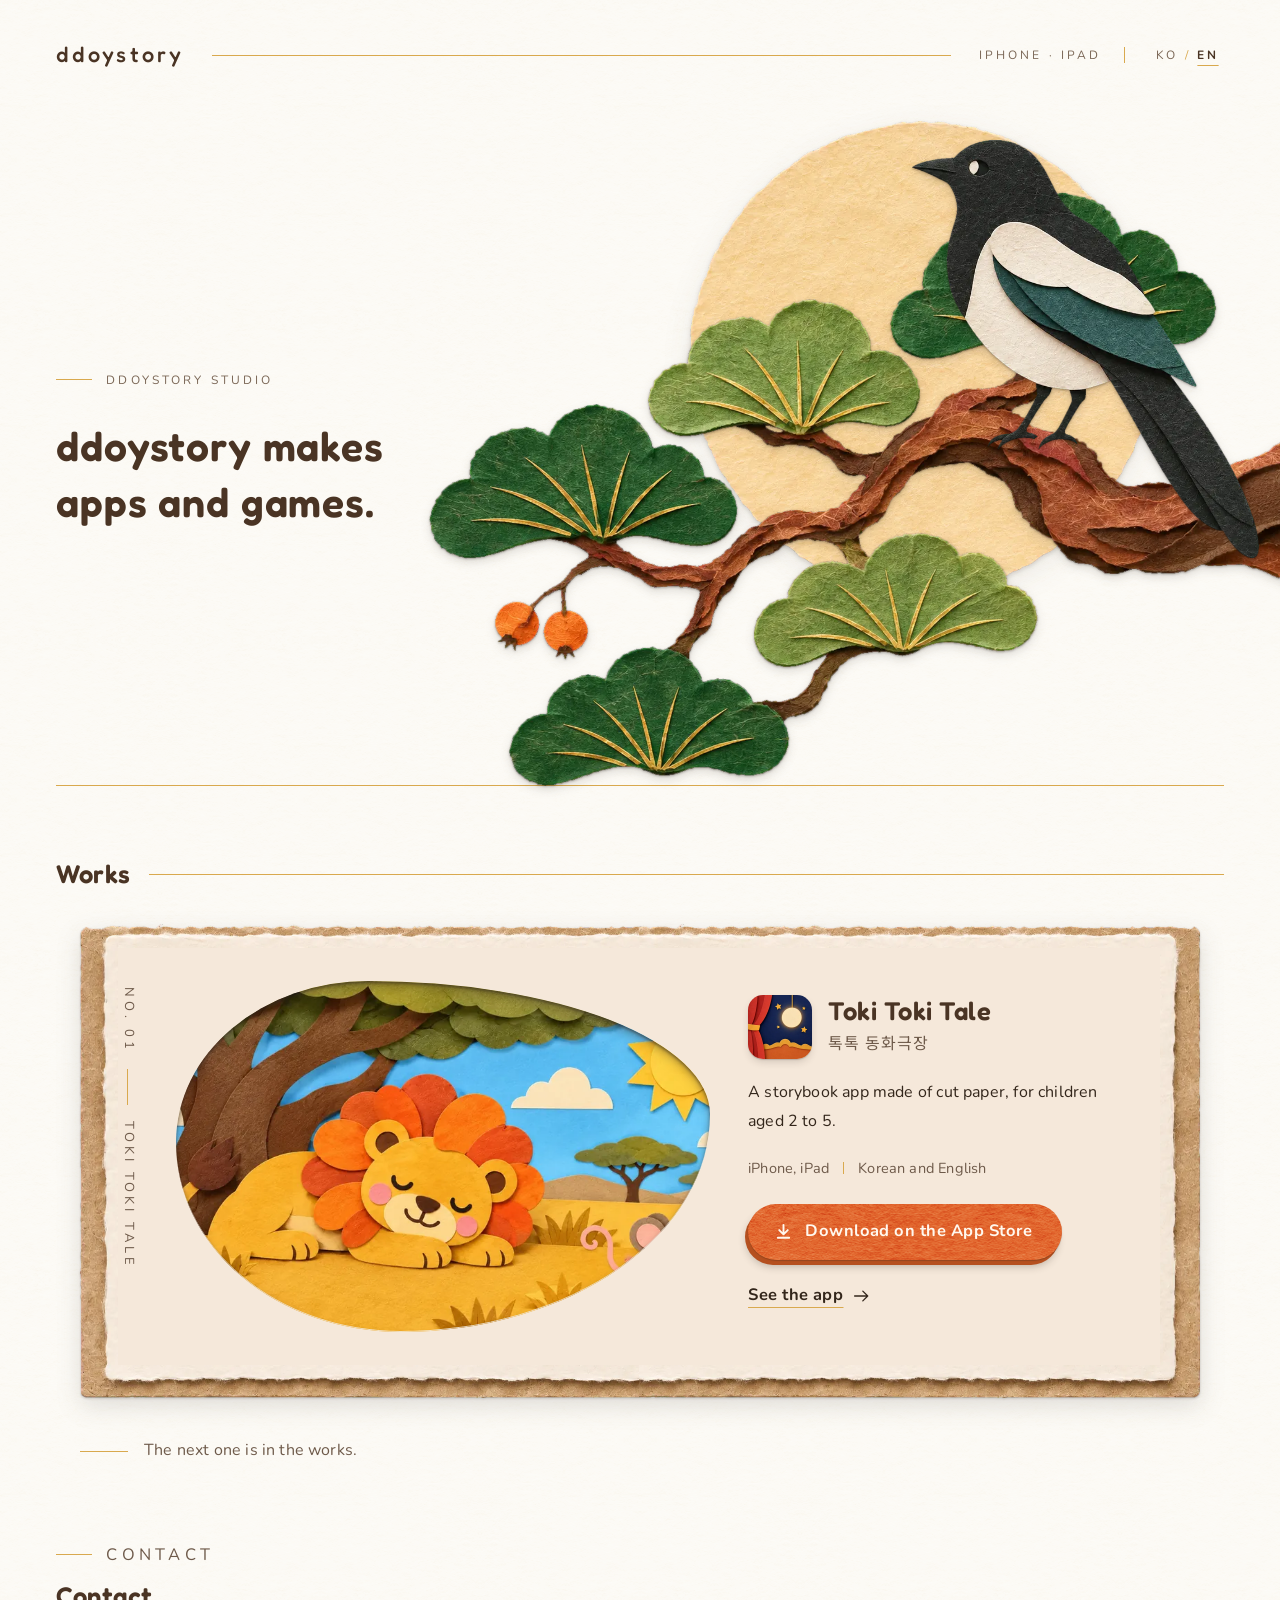
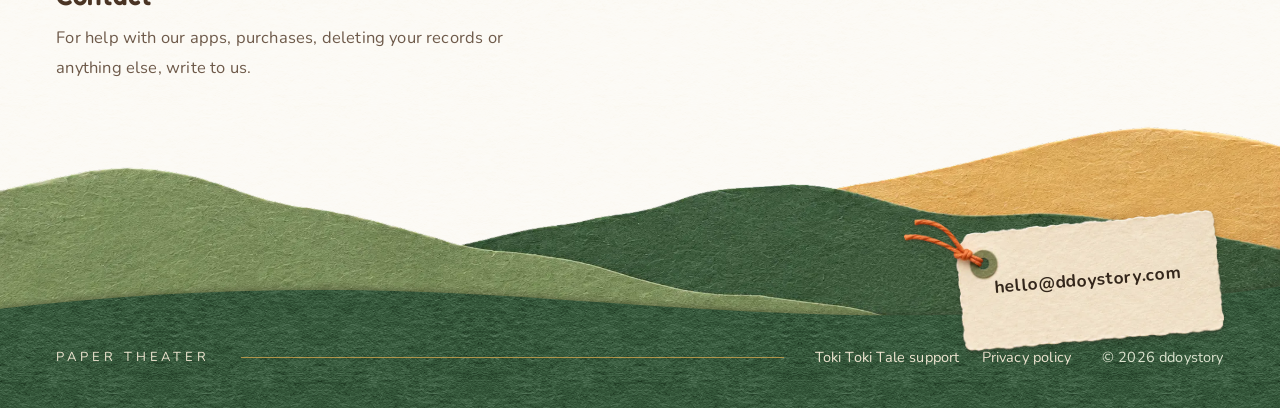
==== commit d33be7f1: "홈 첫 화면 그림을 크게(솔가지 오른쪽 끝 밖으로), 제목 두 줄 고정, 소개 줄 삭제, 카드 창을 「사자와 생쥐」 낮 장면으로 - 홈: 달·솔가지·까치 묶음을 화면 오른쪽 절반 " ====
--- a/index.html
+++ b/index.html
@@ -11,7 +11,7 @@
 <meta property="og:title" content="ddoystory">
 <meta property="og:description" content="또이다은 스튜디오(ddoystory)는 앱과 게임을 만듭니다.">
 <meta property="og:url" content="https://ddoystory.com/">
-<meta property="og:image" content="https://ddoystory.com/assets/magpie-1600.webp">
+<meta property="og:image" content="https://ddoystory.com/assets/lion-mouse-1600.webp">
 <link rel="icon" href="assets/favicon-32.png">
 <link rel="apple-touch-icon" href="assets/icon.png">
 <link rel="preconnect" href="https://fonts.googleapis.com">
@@ -32,18 +32,17 @@
    맨 아래 = 여러 겹 언덕 띠 위 종이 꼬리표(메일), 앞 땅에 바닥글. */
 
 /* ── 첫 화면 ── */
-.hero{display:grid;grid-template-columns:minmax(0,4.3fr) minmax(0,7.7fr);padding-top:clamp(40px,6vw,96px);align-items:center;gap:0 clamp(24px,3vw,48px);padding-left:max(var(--gutter),calc((100% - var(--max)) / 2 + var(--gutter)))}
-.hero-tx{padding:clamp(24px,4vw,64px) 0}
+.hero{display:grid;grid-template-columns:minmax(0,3.7fr) minmax(0,6.3fr);overflow-x:clip;padding-top:clamp(48px,7vw,110px);align-items:center;gap:0 clamp(24px,3vw,48px);padding-left:max(var(--gutter),calc((100% - var(--max)) / 2 + var(--gutter)))}
+.hero-tx{padding:0 0 clamp(40px,6vw,96px)}
 .hero-tx .kicker{display:flex;align-items:center;gap:14px;margin:0 0 clamp(20px,2.4vw,32px)}
 .hero-tx .kicker .rule{width:36px}
-.hero h1{margin:0;font-size:clamp(2rem,3.25vw,3.4rem);line-height:1.32;letter-spacing:.02em}
-.hero h1 .ln{display:block}
-.hero-tx > p:not(.kicker){margin:clamp(18px,2vw,28px) 0 0;font-size:clamp(1.02rem,1.25vw,1.16rem);line-height:1.9;color:var(--sub);max-width:26em}
+.hero h1{margin:0;font-size:clamp(1.8rem,3.2vw,3.3rem);line-height:1.36;letter-spacing:.02em}
+.hero h1 .ln{display:block;white-space:nowrap}
 
 /* 그림 상자 = 솔가지 그림의 비율. 솔가지는 오른쪽 끝에 붙는다. */
-.art{position:relative;aspect-ratio:1400/959;margin-top:clamp(8px,2vw,24px)}
+.art{position:relative;width:116%;aspect-ratio:1400/959;margin-left:-14%}
 .art > img{position:absolute;pointer-events:none}
-.art .moon{width:56%;left:34%;top:-9%;filter:drop-shadow(0 2px 2px rgba(var(--sh),.16)) drop-shadow(0 8px 14px rgba(var(--sh),.08))}
+.art .moon{width:54%;left:30%;top:-12%;filter:drop-shadow(0 2px 2px rgba(var(--sh),.16)) drop-shadow(0 8px 14px rgba(var(--sh),.08))}
 .art .pine{width:100%;left:0;bottom:0;filter:var(--piece-shadow)}
 .art .magpie{width:40%;left:55.8%;top:-8.8%;filter:var(--piece-shadow)}
 
@@ -89,18 +88,21 @@
 .contact p{margin:10px 0 0;color:var(--sub);max-width:30em;font-size:16.5px}
 .land .tagnote{width:clamp(250px,25vw,380px);right:max(var(--gutter),calc((100% - var(--max)) / 2 + var(--gutter)));bottom:-8%}
 
+@media (max-width:1100px){
+  .art{width:112%;margin-left:-10%}
+}
 @media (max-width:1000px){
   .card-in{grid-template-columns:auto minmax(0,1fr)}
   .card-tx{grid-column:2}
   .vtail{grid-row:1 / span 2}
 }
 @media (max-width:760px){
-  .hero{grid-template-columns:minmax(0,1fr);padding-right:0}
-  .hero-tx{order:2;padding:8px var(--gutter) 28px 0}
-  .art{order:1;margin-left:18%;margin-top:0}
+  .hero{grid-template-columns:minmax(0,1fr);padding-right:0;padding-top:clamp(40px,12vw,90px)}
+  .hero-tx{order:2;padding:clamp(20px,5vw,36px) var(--gutter) 36px 0}
+  .art{order:1;width:115%;margin-left:-13%}
 }
 @media (max-width:640px){
-  .hero h1{font-size:clamp(1.85rem,8.4vw,2.3rem)}
+  .hero h1{font-size:clamp(1.7rem,8.2vw,2.3rem)}
   .card-in{grid-template-columns:minmax(0,1fr);padding:12px 4px 16px 0;gap:18px}
   .vtail{writing-mode:horizontal-tb;grid-row:auto;padding-top:0}
   .vtail .vrule{width:28px;height:1px}
@@ -129,7 +131,6 @@
   <div class="hero-tx">
     <p class="kicker tail" aria-hidden="true"><span class="rule"></span><span lang="en">ddoystory studio</span></p>
     <h1 id="hero-title"><span data-l="ko"><span class="ln">또이다은 스튜디오는</span> <span class="ln">앱과 게임을 만듭니다.</span></span><span data-l="en" lang="en"><span class="ln">ddoystory makes</span> <span class="ln">apps and games.</span></span></h1>
-    <p><span data-l="ko">첫 작품은 iPhone과 iPad에서 보는 동화 앱, 톡톡 동화극장입니다.</span><span data-l="en" lang="en">Our first work is Toki Toki Tale, a storybook app for iPhone and iPad.</span></p>
   </div>
   <div class="art" data-art="home" aria-hidden="true">
     <img class="moon" src="assets/paper/moon.webp" width="820" height="828" alt="">
@@ -149,9 +150,9 @@
     <div class="card-in">
       <p class="vtail" aria-hidden="true" style="margin:0"><span class="tail" lang="en">No. 01</span><span class="vrule"></span><span class="tail" lang="en">Toki Toki Tale</span></p>
       <figure class="win hole">
-        <img src="assets/magpie-1600.webp" srcset="assets/magpie-900.webp 900w, assets/magpie-1600.webp 1600w" sizes="(max-width:1000px) 100vw, 640px" width="1600" height="900" loading="lazy" decoding="async"
-             alt="종이를 오려 만든 「은혜 갚은 까치」 장면. 보름달 뜬 밤, 산길을 걷던 선비가 소나무 가지 위 까치 가족을 바라봅니다."
-             data-alt-en="A cut-paper scene from The Grateful Magpie: on a full-moon night, a young scholar on a mountain path looks up at a magpie family in a pine tree.">
+        <img src="assets/lion-mouse-1600.webp" srcset="assets/lion-mouse-900.webp 900w, assets/lion-mouse-1600.webp 1600w" sizes="(max-width:1000px) 100vw, 640px" width="1600" height="900" loading="lazy" decoding="async"
+             alt="종이를 오려 만든 「사자와 생쥐」 장면. 해가 뜬 초원의 나무 그늘에서 사자가 잠들어 있고, 그 곁으로 생쥐가 다가옵니다."
+             data-alt-en="A cut-paper scene from The Lion and the Mouse: on a sunny savanna, a lion sleeps in the shade of a tree as a little mouse comes near.">
       </figure>
       <div class="card-tx">
         <div class="app-id">
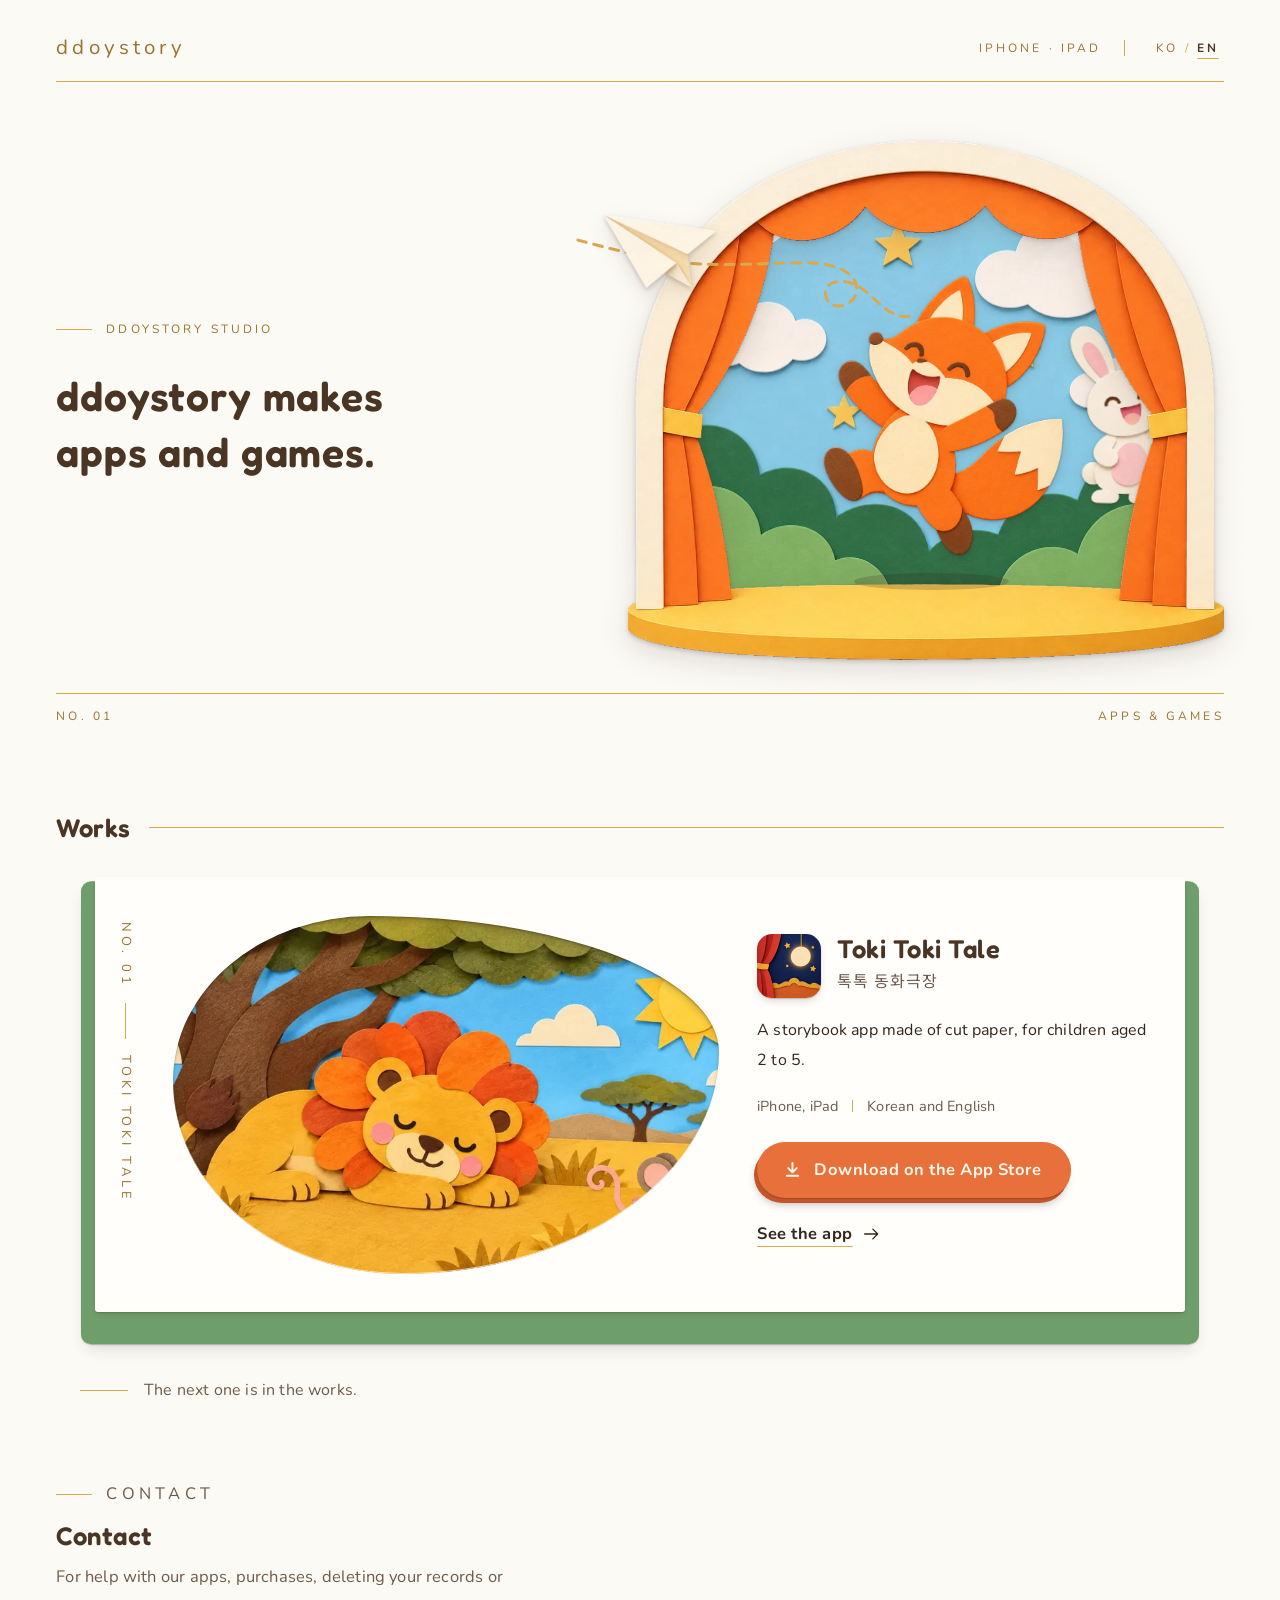
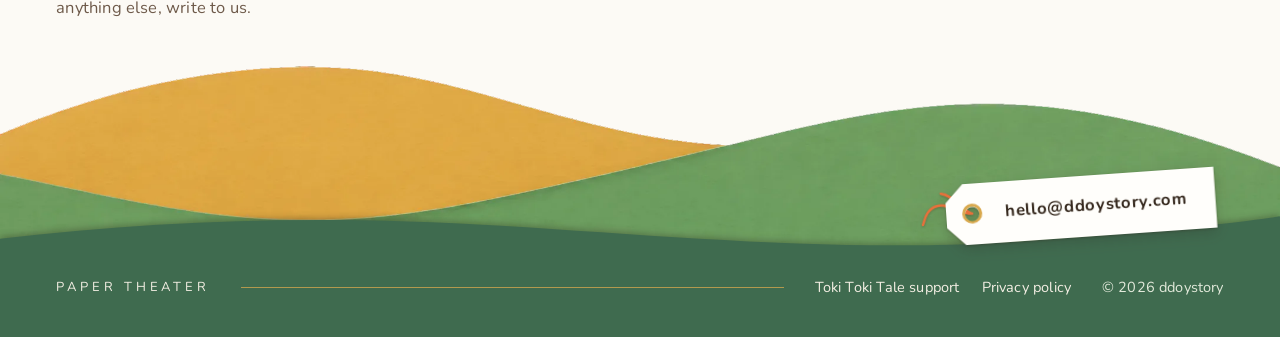
==== commit 96d27608: "네 페이지 재료를 한지풍에서 매끈한 색 카드지로: 홈 종이 무대 첫 화면, 색지 밑장 카드, 지원 꼬리표 카드, 처리방침 책갈피 문서 - 공통: 찢은 가장자리·섬유 결·크래프트 밑" ====
--- a/index.html
+++ b/index.html
@@ -26,27 +26,31 @@
 <script defer fetchpriority="high" src="assets/vendor/gsap/ScrollTrigger.min.js"></script>
 <script defer fetchpriority="high" src="assets/motion.js"></script>
 <style>
-/* 스튜디오 홈(v12): 흰 종이 위 편집 디자인.
-   첫 화면 = 왼쪽 제목 + 오른쪽 보름달 앞 솔가지 위 까치(화면 오른쪽 끝까지).
-   금색 가는 선 아래 = 흰 종이 + 크래프트 밑장 카드(세로 꼬리 글자, 둥근 창, 감빛 단추).
-   맨 아래 = 여러 겹 언덕 띠 위 종이 꼬리표(메일), 앞 땅에 바닥글. */
+/* 스튜디오 홈(v14): 매끈한 색 카드지.
+   첫 화면 = 왼쪽 제목 + 오른쪽 종이 무대(아치 틀·감빛 커튼, 하늘 배경, 뛰는 여우, 손 흔드는 토끼), 종이비행기와 금색 점선 궤적.
+   위아래 금색 가는 선과 꼬리 글자. 만든 것들 = 흰 카드 + 연두 밑장. 맨 아래 = 언덕 띠 위 흰 꼬리표(메일). */
 
 /* ── 첫 화면 ── */
-.hero{display:grid;grid-template-columns:minmax(0,3.7fr) minmax(0,6.3fr);overflow-x:clip;padding-top:clamp(48px,7vw,110px);align-items:center;gap:0 clamp(24px,3vw,48px);padding-left:max(var(--gutter),calc((100% - var(--max)) / 2 + var(--gutter)))}
-.hero-tx{padding:0 0 clamp(40px,6vw,96px)}
+.hero{display:grid;grid-template-columns:minmax(0,4fr) minmax(0,6fr);align-items:center;gap:0 clamp(24px,3vw,56px);padding-top:clamp(36px,4.6vw,72px);padding-bottom:clamp(20px,2.6vw,40px)}
 .hero-tx .kicker{display:flex;align-items:center;gap:14px;margin:0 0 clamp(20px,2.4vw,32px)}
 .hero-tx .kicker .rule{width:36px}
 .hero h1{margin:0;font-size:clamp(1.8rem,3.2vw,3.3rem);line-height:1.36;letter-spacing:.02em}
 .hero h1 .ln{display:block;white-space:nowrap}
 
-/* 그림 상자 = 솔가지 그림의 비율. 솔가지는 오른쪽 끝에 붙는다. */
-.art{position:relative;width:116%;aspect-ratio:1400/959;margin-left:-14%}
-.art > img{position:absolute;pointer-events:none}
-.art .moon{width:54%;left:30%;top:-12%;filter:drop-shadow(0 2px 2px rgba(var(--sh),.16)) drop-shadow(0 8px 14px rgba(var(--sh),.08))}
-.art .pine{width:100%;left:0;bottom:0;filter:var(--piece-shadow)}
-.art .magpie{width:40%;left:55.8%;top:-8.8%;filter:var(--piece-shadow)}
-
-.hero-rule{margin-top:-1px}
+/* 무대 상자 = 무대 틀 그림 비율(1119:975). 안의 조각은 이 상자 % 자리. */
+.stage-wrap{position:relative;padding-left:clamp(40px,12%,150px)}
+.stage{position:relative;aspect-ratio:1119/975}
+.stage > *{position:absolute;pointer-events:none}
+.stage .backdrop{left:9.6%;right:9.8%;top:10.6%;bottom:10%;overflow:hidden;border-radius:50% 50% 0 0 / 50% 50% 0 0}
+.stage .backdrop img{width:100%;height:100%;object-fit:cover;object-position:50% 100%}
+.stage .frame{inset:0;width:100%;height:100%;filter:drop-shadow(0 2px 2px rgba(var(--sh),.2)) drop-shadow(0 10px 14px rgba(var(--sh),.14))}
+.stage .bunny{width:18.5%;left:73.5%;top:33%;filter:var(--piece-shadow)}
+.stage .fox{width:40%;left:33%;top:26%;filter:var(--piece-shadow)}
+.stage .floor-sh{left:38%;width:26%;top:83.2%;height:3.4%;border-radius:50%;background:rgba(var(--sh),.2)}
+.stage .trail{left:-28%;top:0;width:88%;overflow:visible}
+.stage .plane{width:19%;left:-26%;top:4%;filter:drop-shadow(0 2px 2px rgba(var(--sh),.22)) drop-shadow(0 8px 10px rgba(var(--sh),.12))}
+.hero-foot{position:relative;display:flex;align-items:center;justify-content:space-between;gap:16px;padding-top:14px;padding-bottom:14px}
+.hero-foot::before{content:"";position:absolute;left:var(--gutter);right:var(--gutter);top:0;height:1px;background:var(--gold)}
 
 /* ── 만든 것들 ── */
 .works{padding-top:clamp(44px,5.6vw,88px)}
@@ -54,11 +58,11 @@
 .works-head h2{margin:0;font-size:clamp(1.5rem,2vw,1.9rem);line-height:1.3}
 .works-head .rule{flex:1 1 auto;align-self:center}
 
-.card{max-width:1120px;margin:0 auto}
-.card-in{display:grid;grid-template-columns:auto minmax(0,7fr) minmax(0,5fr);gap:clamp(20px,3vw,48px);align-items:center;padding:clamp(18px,2.6vw,40px) clamp(14px,2.4vw,36px) clamp(18px,2.6vw,40px) 0}
+.card{width:calc(100% - 2 * var(--bo));max-width:1090px;margin:0 auto calc(var(--bo) * 2.4)}
+.card-in{display:grid;grid-template-columns:auto minmax(0,7fr) minmax(0,5fr);gap:clamp(20px,3vw,48px);align-items:center;padding:clamp(22px,3vw,44px) clamp(22px,3vw,44px) clamp(22px,3vw,44px) clamp(14px,1.6vw,22px)}
 .vtail{writing-mode:vertical-rl;display:flex;align-items:center;gap:16px;align-self:stretch;justify-content:flex-start;padding-top:6px}
 .vtail .vrule{width:1px;height:36px;background:var(--gold)}
-.vtail .tail{color:#6E5A4A;font-size:13px;letter-spacing:.3em}
+.vtail .tail{color:#9A7330;font-size:13px;letter-spacing:.3em}
 .win{margin:0;aspect-ratio:16/10.5;border-radius:36% 64% 58% 42% / 46% 38% 62% 54%}
 .win img{object-position:50% 50%}
 .card-tx{display:flex;flex-direction:column;gap:18px;min-width:0;color:#33261B}
@@ -76,7 +80,7 @@
 .card-act{display:flex;flex-wrap:wrap;align-items:center;gap:14px 24px;margin-top:4px}
 .card-act .more{color:#33261B}
 
-.next{display:flex;align-items:center;gap:16px;max-width:1120px;margin:clamp(28px,3vw,44px) auto 0;color:var(--sub);font-size:16px}
+.next{display:flex;align-items:center;gap:16px;max-width:1120px;margin:clamp(56px,5vw,72px) auto 0;color:var(--sub);font-size:16px}
 .next .rule{width:48px;flex:none}
 .next p{margin:0}
 
@@ -86,31 +90,28 @@
 .contact .tail .rule{width:36px}
 .contact h2{margin:12px 0 0;font-size:clamp(1.5rem,2vw,1.9rem);line-height:1.3}
 .contact p{margin:10px 0 0;color:var(--sub);max-width:30em;font-size:16.5px}
-.land .tagnote{width:clamp(250px,25vw,380px);right:max(var(--gutter),calc((100% - var(--max)) / 2 + var(--gutter)));bottom:-8%}
-
-@media (max-width:1100px){
-  .art{width:112%;margin-left:-10%}
-}
+.land .tagnote{right:max(calc(var(--gutter) + 8px),calc((100% - var(--max)) / 2 + var(--gutter) + 8px));bottom:12%}
+
 @media (max-width:1000px){
   .card-in{grid-template-columns:auto minmax(0,1fr)}
   .card-tx{grid-column:2}
   .vtail{grid-row:1 / span 2}
 }
 @media (max-width:760px){
-  .hero{grid-template-columns:minmax(0,1fr);padding-right:0;padding-top:clamp(40px,12vw,90px)}
-  .hero-tx{order:2;padding:clamp(20px,5vw,36px) var(--gutter) 36px 0}
-  .art{order:1;width:115%;margin-left:-13%}
+  .hero{grid-template-columns:minmax(0,1fr);padding-top:clamp(24px,7vw,48px)}
+  .hero-tx{order:2;padding-top:clamp(24px,6vw,40px)}
+  .stage-wrap{order:1;padding-left:20%}
 }
 @media (max-width:640px){
   .hero h1{font-size:clamp(1.7rem,8.2vw,2.3rem)}
-  .card-in{grid-template-columns:minmax(0,1fr);padding:12px 4px 16px 0;gap:18px}
+  .card-in{grid-template-columns:minmax(0,1fr);padding:18px 16px 22px;gap:18px}
   .vtail{writing-mode:horizontal-tb;grid-row:auto;padding-top:0}
   .vtail .vrule{width:28px;height:1px}
   .card-tx{grid-column:auto}
   .win{aspect-ratio:4/3.2}
-  .paper-card{border-width:16px 24px 22px 22px;border-image-width:16px 24px 22px 22px}
+  .paper-card{--bo:10px}
   .app-id img{width:54px;height:54px;border-radius:13px}
-  .land .tagnote{width:min(62vw,250px);bottom:-14%}
+  .land .tagnote{bottom:18%}
 }
 </style>
 </head>
@@ -127,18 +128,24 @@
   </div>
 </header>
 
-<section class="hero" aria-labelledby="hero-title" data-intro>
+<section class="wrap hero" aria-labelledby="hero-title" data-intro>
   <div class="hero-tx">
     <p class="kicker tail" aria-hidden="true"><span class="rule"></span><span lang="en">ddoystory studio</span></p>
     <h1 id="hero-title"><span data-l="ko"><span class="ln">또이다은 스튜디오는</span> <span class="ln">앱과 게임을 만듭니다.</span></span><span data-l="en" lang="en"><span class="ln">ddoystory makes</span> <span class="ln">apps and games.</span></span></h1>
   </div>
-  <div class="art" data-art="home" aria-hidden="true">
-    <img class="moon" src="assets/paper/moon.webp" width="820" height="828" alt="">
-    <img class="pine" src="assets/paper/pine.webp" width="1400" height="959" alt="" fetchpriority="high">
-    <img class="magpie" src="assets/paper/magpie.webp" width="620" height="747" alt="">
+  <div class="stage-wrap" aria-hidden="true">
+    <div class="stage" data-art="home">
+      <div class="backdrop"><img src="assets/paper/backdrop.webp" width="1100" height="825" alt="" fetchpriority="high"></div>
+      <img class="bunny" src="assets/paper/bunny.webp" width="340" height="592" alt="">
+      <img class="frame" src="assets/paper/stage.webp" width="1119" height="975" alt="">
+      <span class="floor-sh"></span>
+      <img class="fox" src="assets/paper/fox.webp" width="620" height="727" alt="">
+      <svg class="trail" viewBox="0 0 880 440"><path d="M752 296C716 300 694 262 668 246C640 230 606 236 612 262C618 290 664 280 664 250C664 222 626 206 580 206C500 206 430 214 360 204C300 196 250 182 196 168" fill="none" stroke="#D9A94E" stroke-width="5" stroke-linecap="round" stroke-dasharray="15 13"/></svg>
+      <img class="plane" src="assets/paper/plane.webp" width="420" height="283" alt="">
+    </div>
   </div>
 </section>
-<div class="wrap hero-rule" data-intro><span class="rule"></span></div>
+<div class="wrap hero-foot" data-intro aria-hidden="true"><span class="tail" lang="en">No. 01</span><span class="tail" lang="en">Apps &amp; Games</span></div>
 
 <main id="works" class="wrap works" aria-labelledby="works-title">
   <div class="works-head">
@@ -146,7 +153,7 @@
     <span class="rule" aria-hidden="true"></span>
   </div>
   <!-- 작품 하나 = article.card 하나. 새 작품은 이 article 을 복사해 아래에 붙이고 번호·링크·그림·글을 바꾼다. -->
-  <article class="card paper-card" data-piece aria-labelledby="w1-title">
+  <article class="card paper-card" style="--back:var(--leaf)" data-piece aria-labelledby="w1-title">
     <div class="card-in">
       <p class="vtail" aria-hidden="true" style="margin:0"><span class="tail" lang="en">No. 01</span><span class="vrule"></span><span class="tail" lang="en">Toki Toki Tale</span></p>
       <figure class="win hole">
@@ -186,8 +193,8 @@
     </div>
   </div>
   <div class="hills">
-    <img src="assets/paper/hills.webp" width="2172" height="380" alt="" loading="lazy" decoding="async">
-    <a class="tagnote" href="mailto:hello@ddoystory.com"><img src="assets/paper/tag.webp" width="720" height="317" alt="" loading="lazy" decoding="async"><span>hello@ddoystory.com</span></a>
+    <img src="assets/paper/hills-a.webp" width="2172" height="363" alt="" loading="lazy" decoding="async">
+    <a class="tagnote" href="mailto:hello@ddoystory.com"><svg viewBox="0 0 56 40" aria-hidden="true"><path d="M52 30C40 30 30 18 18 20S4 34 2 38M52 30C42 26 34 10 22 8" fill="none" stroke="#E8703A" stroke-width="2.4" stroke-linecap="round"/></svg><span class="tg">hello@ddoystory.com</span></a>
   </div>
   <div class="soil-sh"><div class="soil">
     <div class="wrap foot">
--- a/assets/paper.css
+++ b/assets/paper.css
@@ -1,21 +1,27 @@
-/* ddoystory 종이 페이지 공통 규칙 (v12: 흰 종이 위 편집 디자인) ─────────────
-   바탕: 아주 연한 크림이 도는 흰 종이 #FCFAF5 한 장. 그 위에 오린 종이 조각(달·솔가지·언덕·꼬리표·카드)만 얹는다.
-   글자는 띠나 밑장 위에 얹지 않고 바탕 종이에 바로 놓는다. 꼬리 글자(작은 영어 대문자)는 가늘고 자간을 넓게,
+/* ddoystory 종이 페이지 공통 규칙 (v14: 매끈한 색 카드지) ─────────────
+   바탕: 아주 연한 크림이 도는 흰 종이 #FCFAF5 한 장(결은 아주 옅게). 그 위에 매끈한 색 카드지를 가위로 깔끔하게 자른 조각
+   (무대, 캐릭터, 흰 카드 + 색지 밑장, 꼬리표, 언덕)만 얹는다. 찢은 가장자리·거친 섬유 결·크래프트·베이지 톤은 쓰지 않는다.
+   글자는 띠 위에 얹지 않고 바탕이나 흰 카드에 바로 놓는다. 꼬리 글자(작은 영어 대문자)는 가늘고 자간을 넓게,
    금색 가는 선(1px)으로 잇는다. 남색은 쓰지 않는다.
-   그림자: 위쪽 빛에서 떨어지는 웜 다크(#2E241C)만. 조각이 놓인 자리에 좁은 접촉 그림자.
+   팔레트: 감빛 #E8703A, 연두 #6E9E6A, 솔잎 #3F6B4F, 짚색 #D9A94E, 하늘 #A9D3E8, 연분홍 #F2B8A8.
+   그림자: 위쪽 빛에서 떨어지는 웜 다크(#2E241C)만. 겹친 두께와 접촉 그림자.
    글꼴: 제목 Jua(영어 Fredoka), 본문 Noto Sans KR(영어 Nunito), 꼬리 글자 Nunito 300~400 대문자.
    네 페이지(/, /tokitoki/, /tokitoki/support/, /tokitoki/privacy/)가 함께 쓴다. */
 
 :root{
   --page:#FCFAF5;       /* 바탕 흰 종이 */
-  --sheet:#F5E8DA;      /* 카드 앞장(card.webp 의 흰 종이와 같은 색) */
-  --kraft:#C49A6C;      /* 크래프트 밑장 */
+  --card:#FFFEFB;       /* 흰 카드지 */
   --gold:#D9A94E;       /* 금색 가는 선 */
   --gold-ink:#9A7330;   /* 금색 계열 작은 글자 */
-  --green:#3E6943;
-  --soil:#35583B;       /* 맨 아래 앞 땅(짙은 솔잎) */
-  --act:#E2672E;        /* 감빛 단추 */
-  --act-under:#B5501F;
+  --persimmon:#E8703A;
+  --leaf:#6E9E6A;       /* 연두 */
+  --pine:#3F6B4F;       /* 솔잎 */
+  --straw:#D9A94E;      /* 짚색 */
+  --sky:#A9D3E8;        /* 하늘 */
+  --blush:#F2B8A8;      /* 연분홍 */
+  --soil:#3F6B4F;       /* 맨 아래 앞 땅(솔잎) */
+  --act:#E8703A;        /* 감빛 단추 */
+  --act-under:#C2552A;
   /* 글자 */
   --ink:#33261B;
   --head-ink:#4A3424;
@@ -50,7 +56,7 @@
     --sub:#CDBCA6;
     --tail:#BCA78F;
     --link:#F2B366;
-    --soil:#2C4A31;
+    --soil:#355B43;
     --sh:10,7,4;
     --lift:0 1px 1px rgba(var(--sh),.5),0 4px 9px -2px rgba(var(--sh),.55);
     --lift-hi:0 2px 2px rgba(var(--sh),.5),0 12px 20px -6px rgba(var(--sh),.6);
@@ -61,7 +67,9 @@
 
 *,*::before,*::after{box-sizing:border-box}
 html{-webkit-text-size-adjust:100%;background:var(--page)}
-body{margin:0;background:var(--grain),var(--page);background-blend-mode:soft-light,normal;color:var(--ink);font-family:var(--serif);font-weight:400;font-size:18px;line-height:1.85;letter-spacing:.01em;overflow-x:hidden;word-break:keep-all;overflow-wrap:break-word;-webkit-font-smoothing:antialiased;font-synthesis:none}
+/* 종이 결: 바탕에만 아주 옅게(글·그림 위에는 얹지 않는다) */
+body::before{content:"";position:fixed;inset:0;z-index:-1;background:var(--grain);opacity:.28;mix-blend-mode:soft-light;pointer-events:none}
+body{margin:0;position:relative;color:var(--ink);font-family:var(--serif);font-weight:400;font-size:18px;line-height:1.85;letter-spacing:.01em;overflow-x:hidden;word-break:keep-all;overflow-wrap:break-word;-webkit-font-smoothing:antialiased;font-synthesis:none}
 @supports (overflow:clip){body{overflow-x:clip}}
 img{display:block;max-width:100%;height:auto}
 p,h1,h2,h3,h4{text-wrap:pretty}
@@ -74,7 +82,7 @@
 .skip:focus{left:16px;top:12px;background:var(--page);color:var(--ink);padding:8px 12px;z-index:20}
 
 /* ── 꼬리 글자: 가늘고 넓은 영어 대문자 ── */
-.tail{font-family:var(--tailf);font-weight:400;font-size:12px;line-height:1.5;letter-spacing:.26em;text-transform:uppercase;color:var(--tail);white-space:nowrap}
+.tail{font-family:var(--tailf);font-weight:400;font-size:12px;line-height:1.5;letter-spacing:.26em;text-transform:uppercase;color:var(--gold-ink);white-space:nowrap}
 .tail.lt{font-weight:300}
 .tail [data-l=ko]{letter-spacing:.12em}
 /* 금색 가는 선 */
@@ -82,15 +90,16 @@
 .vrule{display:block;width:1px;background:var(--gold)}
 
 /* ── 머리: ddoystory ─── 금색 선 ─── iPhone · iPad | KO / EN ── */
-.mast{display:flex;align-items:center;gap:clamp(14px,2.2vw,32px);padding-top:clamp(18px,2.6vw,36px);padding-bottom:clamp(14px,2vw,28px);position:relative;z-index:5}
-.brand{font-family:'Fredoka',sans-serif;font-weight:500;font-size:clamp(19px,1.7vw,24px);letter-spacing:.14em;line-height:1;color:var(--head-ink);text-decoration:none;white-space:nowrap;padding:10px 0}
-.mast .rule{flex:1 1 auto;min-width:24px}
+.mast{display:flex;align-items:center;gap:clamp(14px,2.2vw,32px);padding-top:clamp(14px,2vw,28px);padding-bottom:clamp(6px,1vw,12px);position:relative;z-index:5}
+.mast::after{content:"";position:absolute;left:var(--gutter);right:var(--gutter);bottom:0;height:1px;background:var(--gold)}
+.brand{font-family:'Nunito',sans-serif;font-weight:400;font-size:clamp(18px,1.6vw,22px);letter-spacing:.2em;line-height:1;color:var(--gold-ink);text-decoration:none;white-space:nowrap;padding:10px 0}
+.mast > .rule{flex:1 1 auto;min-width:24px;visibility:hidden}
 .mast .tails{display:flex;align-items:center;gap:clamp(12px,1.8vw,24px)}
 .mast .tails .vrule{height:16px}
 .mast a.tail{text-decoration:none;display:inline-flex;align-items:center;min-height:44px}
 .mast a.tail:hover{color:var(--head-ink)}
 .lang{display:flex;align-items:center;gap:2px}
-.lang a{font-family:var(--tailf);font-size:12px;letter-spacing:.22em;color:var(--tail);text-decoration:none;min-width:34px;min-height:44px;display:inline-flex;align-items:center;justify-content:center;padding-left:.22em}
+.lang a{font-family:var(--tailf);font-size:12px;letter-spacing:.22em;color:var(--gold-ink);text-decoration:none;min-width:34px;min-height:44px;display:inline-flex;align-items:center;justify-content:center;padding-left:.22em}
 .lang a[aria-current]{color:var(--head-ink);font-weight:700;text-decoration:underline;text-decoration-color:var(--gold);text-underline-offset:6px;text-decoration-thickness:1px}
 .lang .sl{color:var(--gold);font-size:12px}
 
@@ -100,7 +109,7 @@
 
 /* ── 단추: 감빛 종이 두 장(앞장 + 아래로 비친 짙은 뒷장). 화면당 하나만 강하게. ── */
 .store{display:inline-flex;align-items:center;justify-content:center;gap:12px;min-height:56px;padding:0 30px 0 26px;border-radius:999px;text-decoration:none;font-family:var(--serif);font-size:16.5px;font-weight:700;letter-spacing:.03em;white-space:nowrap;color:#FFF8EE;
-  background:var(--grain),var(--act);background-blend-mode:soft-light,normal;
+  background:var(--act);
   box-shadow:0 1px 1px rgba(var(--sh),.25),-3px 5px 0 var(--act-under),-3px 8px 8px -2px rgba(var(--sh),.3);transition:transform .2s var(--ease),box-shadow .2s var(--ease)}
 .store svg{width:19px;height:19px;flex:none}
 .store:hover{transform:translate(1px,-2px);box-shadow:0 1px 1px rgba(var(--sh),.25),-4px 7px 0 var(--act-under),-4px 11px 12px -3px rgba(var(--sh),.34)}
@@ -111,35 +120,40 @@
 .more:hover svg{transform:translateX(4px)}
 
 /* ── 종이 카드: 흰 종이 + 크래프트 밑장(card.webp 를 9조각으로 써서 찌그러지지 않게) ── */
-.paper-card{position:relative;border-style:solid;border-width:24px 40px 33px 38px;border-image:url("/assets/paper/card.webp") 44 74 60 70 / 24px 40px 33px 38px round;background:var(--sheet);background-clip:padding-box;filter:drop-shadow(0 1px 1px rgba(var(--sh),.22)) drop-shadow(0 8px 12px rgba(var(--sh),.14))}
+/* ── 종이 카드: 흰 카드지 한 장 + 그 아래 색지 밑장(--back). 가장자리는 곧게, 겹친 두께는 접촉 그림자로. ── */
+.paper-card{position:relative;--back:var(--leaf);--bo:14px;background:var(--card);border-radius:3px;margin:0 var(--bo) calc(var(--bo) * 2.4);
+  box-shadow:0 1px 1px rgba(var(--sh),.14),0 3px 6px -2px rgba(var(--sh),.2),0 calc(var(--bo) * 1.3) 0 var(--bo) var(--back),0 calc(var(--bo) * 1.3 + 1px) 1px var(--bo) rgba(var(--sh),.2),0 calc(var(--bo) * 1.3 + 8px) 16px calc(var(--bo) - 4px) rgba(var(--sh),.14)}
 /* 구멍(종이를 파낸 창): 위·안쪽 테두리에 그림자 */
-.hole{position:relative;overflow:hidden;isolation:isolate;background:#E9DCC8}
+.hole{position:relative;overflow:hidden;isolation:isolate;background:#E7EEF0}
 .hole > img{width:100%;height:100%;object-fit:cover}
-.hole::after{content:"";position:absolute;inset:0;border-radius:inherit;pointer-events:none;box-shadow:inset 0 10px 14px -8px rgba(var(--sh),.55),inset 0 2px 3px rgba(var(--sh),.45),inset 6px 0 10px -8px rgba(var(--sh),.4),inset -6px 0 10px -8px rgba(var(--sh),.4),inset 0 -1px 0 rgba(255,250,240,.8)}
+.hole::after{content:"";position:absolute;inset:0;border-radius:inherit;pointer-events:none;box-shadow:inset 0 6px 8px -5px rgba(var(--sh),.45),inset 0 1px 2px rgba(var(--sh),.35),inset 0 -1px 0 rgba(255,255,255,.7)}
 
-/* ── 땅: 언덕 띠(그림) + 맨 앞 짙은 솔잎 땅 한 장(바닥글) ── */
+/* ── 땅: 언덕 띠(그림) + 맨 앞 솔잎 땅 한 장(바닥글) ── */
 .land{position:relative;margin-top:clamp(40px,6vw,96px)}
 .land .hills{position:relative;line-height:0}
 .land .hills > img{width:100%;height:auto;min-height:120px;object-fit:cover;object-position:0 100%}
-.land .soil{position:relative;z-index:2;margin-top:clamp(-70px,-4.4vw,-34px);padding-top:clamp(40px,4.6vw,72px);background:var(--grain),var(--soil);background-blend-mode:soft-light,normal;color:#EFE6D2;
+.land .soil{position:relative;z-index:2;margin-top:clamp(-70px,-4.4vw,-34px);padding-top:clamp(40px,4.6vw,72px);background:var(--soil);color:#F4EFE4;
   -webkit-mask:url("data:image/svg+xml,%3Csvg xmlns='http://www.w3.org/2000/svg' viewBox='0 0 1200 60' preserveAspectRatio='none'%3E%3Cpath d='M0 34C150 14 300 8 470 20s330 30 500 16 230-26 230-26V60H0z'/%3E%3C/svg%3E") 0 0/100% clamp(34px,4.4vw,70px) no-repeat,linear-gradient(#000,#000) 0 clamp(33px,4.35vw,69px)/100% 100% no-repeat;
   mask:url("data:image/svg+xml,%3Csvg xmlns='http://www.w3.org/2000/svg' viewBox='0 0 1200 60' preserveAspectRatio='none'%3E%3Cpath d='M0 34C150 14 300 8 470 20s330 30 500 16 230-26 230-26V60H0z'/%3E%3C/svg%3E") 0 0/100% clamp(34px,4.4vw,70px) no-repeat,linear-gradient(#000,#000) 0 clamp(33px,4.35vw,69px)/100% 100% no-repeat}
 .land .soil-sh{position:relative;z-index:2;filter:drop-shadow(0 -2px 3px rgba(30,22,14,.28))}
-.foot{display:flex;flex-wrap:wrap;align-items:center;gap:6px clamp(16px,2.4vw,36px);padding-bottom:28px;font-size:14.5px;color:#DCE3CF}
-.foot .tail{color:#EFE6D2;font-size:13px;letter-spacing:.3em}
+.foot{display:flex;flex-wrap:wrap;align-items:center;gap:6px clamp(16px,2.4vw,36px);padding-bottom:28px;font-size:14.5px;color:#E3EADB}
+.foot .tail{color:#F4EFE4;font-size:13px;letter-spacing:.3em}
 .foot .rule{flex:1 1 60px;background:rgba(217,169,78,.75)}
 .foot ul{list-style:none;margin:0;padding:0;display:flex;flex-wrap:wrap;gap:0 22px}
-.foot a{color:#EFE6D2;text-decoration:none;min-height:44px;display:inline-flex;align-items:center}
+.foot a{color:#F4EFE4;text-decoration:none;min-height:44px;display:inline-flex;align-items:center}
 .foot a:hover{text-decoration:underline;text-underline-offset:.3em;text-decoration-color:var(--gold)}
 .foot p{margin:0}
-/* 쪽지 꼬리표 위 메일 */
-.tagnote{position:absolute;display:block;text-decoration:none;color:#33261B;z-index:3;filter:var(--piece-shadow);transition:transform .25s var(--ease)}
-.tagnote img{width:100%}
-.tagnote span{position:absolute;left:22%;right:7%;top:50%;transform:translateY(-50%) rotate(-4.6deg);text-align:center;font-family:'Nunito',sans-serif;font-weight:700;font-size:clamp(14px,1.35vw,19px);letter-spacing:.04em;line-height:1.2;white-space:nowrap}
-.tagnote:hover{transform:translateY(-3px) rotate(-.6deg)}
+/* 쪽지 꼬리표 위 메일: 흰 카드지를 곧게 자른 꼬리표(모서리 둘 깎음, 구멍 하나) + 감빛 끈 */
+.tagnote{position:absolute;display:block;text-decoration:none;color:#33261B;z-index:3;filter:drop-shadow(0 1px 1px rgba(var(--sh),.3)) drop-shadow(0 5px 7px rgba(var(--sh),.2));transform:rotate(-4deg);transition:transform .25s var(--ease)}
+.tagnote .tg{display:block;position:relative;background:var(--card);padding:clamp(16px,1.6vw,24px) clamp(22px,2.2vw,34px) clamp(16px,1.6vw,24px) clamp(50px,4.6vw,66px);font-family:'Nunito',sans-serif;font-weight:700;font-size:clamp(14px,1.3vw,18px);letter-spacing:.04em;line-height:1.2;white-space:nowrap;
+  clip-path:polygon(18px 0,100% 0,100% 100%,18px 100%,0 calc(100% - 18px),0 18px);
+  -webkit-mask:radial-gradient(circle 7px at 26px 50%,transparent 6.5px,#000 7.5px);mask:radial-gradient(circle 7px at 26px 50%,transparent 6.5px,#000 7.5px)}
+.tagnote .tg::after{content:"";position:absolute;left:16px;top:50%;width:20px;height:20px;margin-top:-10px;border-radius:50%;box-shadow:inset 0 0 0 3px var(--straw)}
+.tagnote svg{position:absolute;right:calc(100% - 30px);top:50%;width:56px;height:40px;margin-top:-30px;overflow:visible;pointer-events:none}
+.tagnote:hover{transform:rotate(-4deg) translateY(-3px)}
 
 /* 움직임(assets/motion.js): <head> 스크립트가 붙인 html.mo 동안만 첫 화면([data-intro])을 숨긴다. */
-.mo [data-intro],.mo [data-piece],.mo .tales li{opacity:0}
+.mo [data-intro],.mo [data-piece],.mo .tales li,.mo .head-piece{opacity:0}
 .mo-font [data-intro] h1,.mo-font [data-intro] p,.mo-font .mast{visibility:hidden}
 
 @media (max-width:640px){
@@ -151,5 +165,6 @@
 }
 @media (prefers-reduced-motion:reduce){
   *,*::before,*::after{animation:none!important;transition:none!important}
-  .store:hover,.tagnote:hover{transform:none}
+  .store:hover{transform:none}
+  .tagnote:hover{transform:rotate(-4deg)}
 }
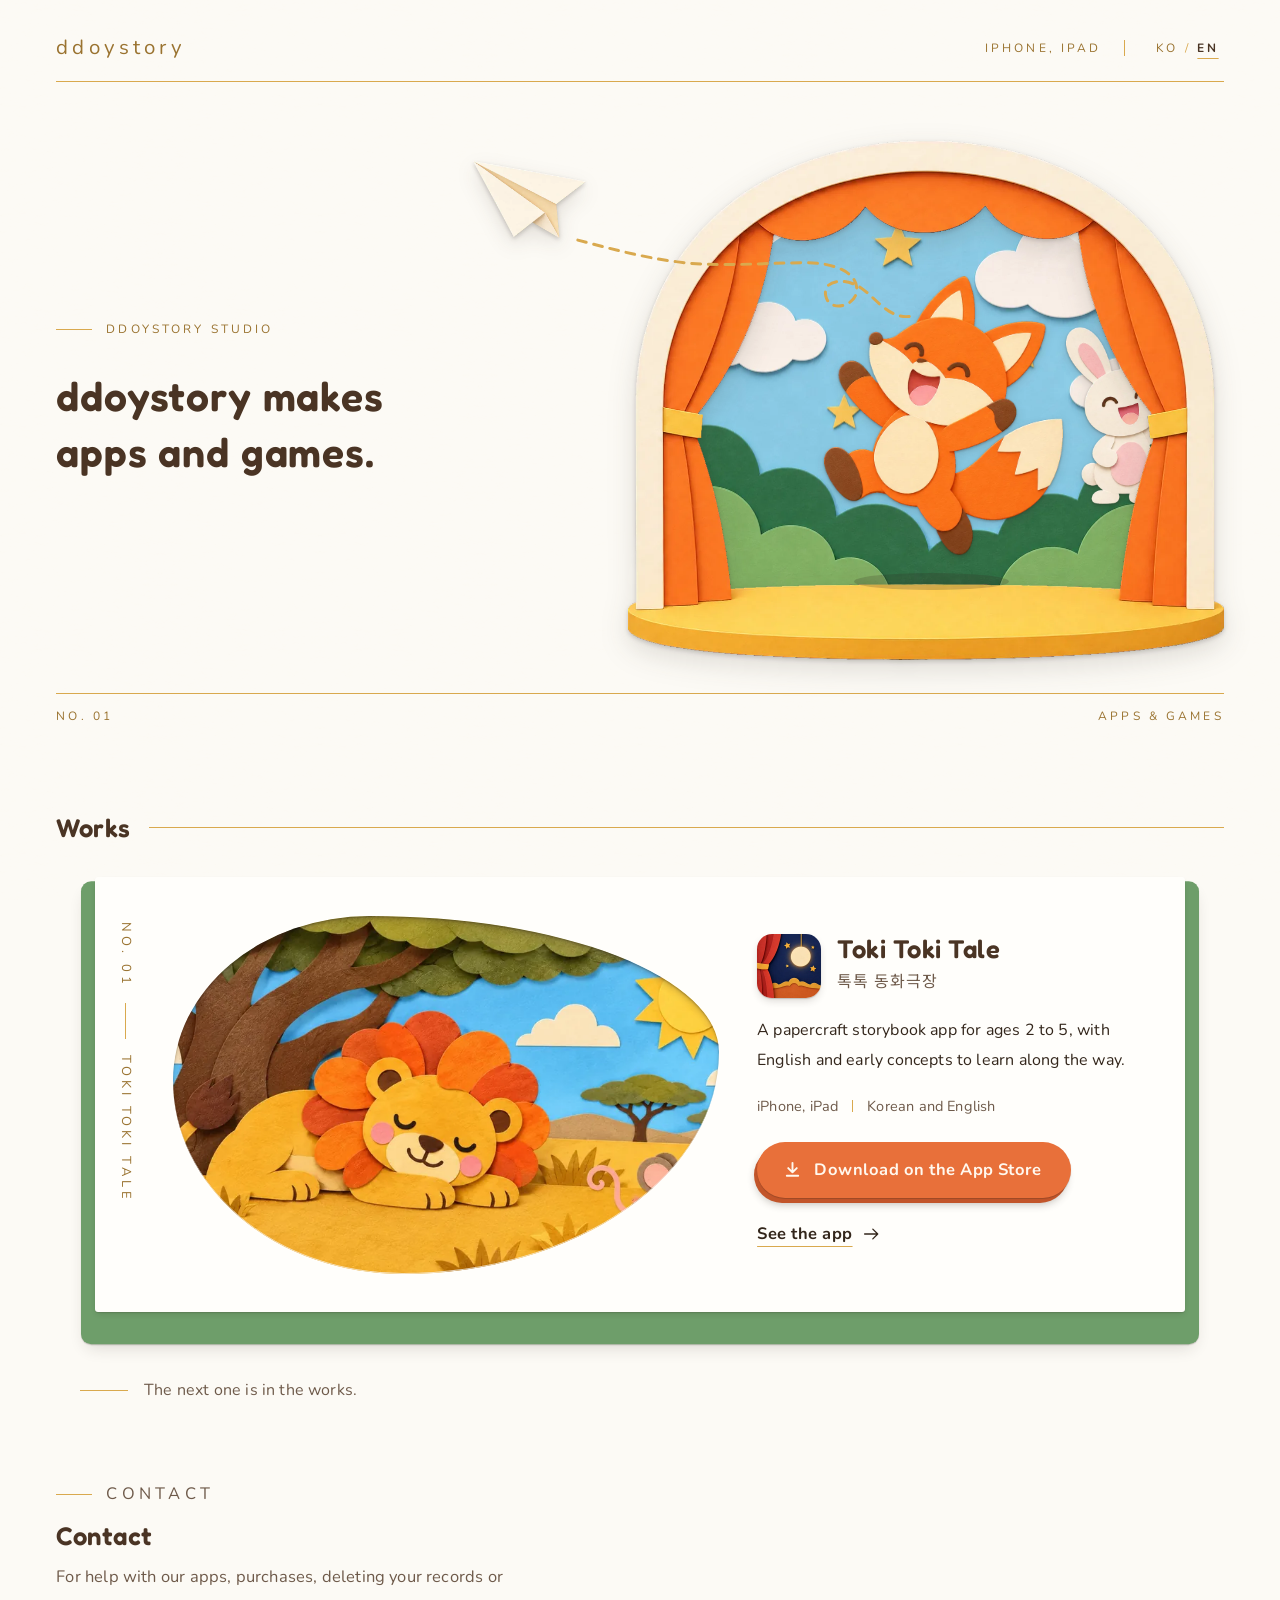
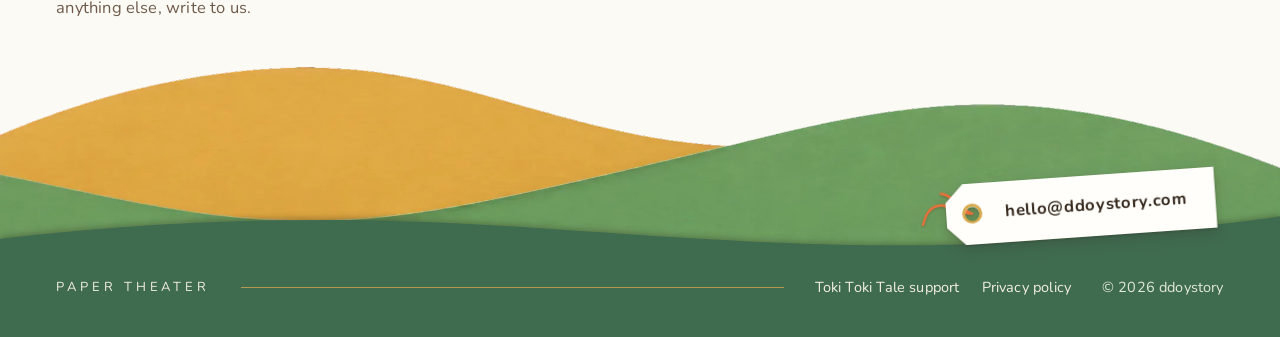
==== commit fb5545c1: "문구 바로잡기: '종이를 오려 만든' 표현을 페이퍼크래프트·종이 공예 느낌으로, 배움(영어·개념) 문구와 '놀면서 배웁니다' 구역 추가, 장식용 가운데 점·대시 정리 - tokit" ====
--- a/index.html
+++ b/index.html
@@ -17,7 +17,7 @@
 <link rel="preconnect" href="https://fonts.googleapis.com">
 <link rel="preconnect" href="https://fonts.gstatic.com" crossorigin>
 <!-- 제목 글꼴 Jua 는 제목에 쓰는 글자만 담은 작은 파일로 받는다(text=). 제목 글자를 바꾸면 README 의 순서대로 이 주소를 다시 만든다. -->
-<link rel="stylesheet" href="https://fonts.googleapis.com/css2?family=Jua&display=block&text=%28%29%2C.%EA%B0%80%EA%B0%9C%EA%B1%B0%EA%B2%83%EA%B2%8C%EA%B2%AC%EA%B2%B0%EA%B3%A0%EA%B3%B5%EA%B3%BC%EA%B4%80%EA%B4%91%EA%B5%AC%EA%B5%AD%EA%B7%B8%EA%B7%B9%EA%B8%B0%EA%BA%BC%EA%BE%B8%EB%81%BC%EB%82%B4%EB%84%B7%EB%88%84%EB%8A%94%EB%8A%A5%EB%8B%88%EB%8B%A4%EB%8F%84%EB%8F%99%EB%90%98%EB%93%A0%EB%93%A4%EB%93%AD%EB%94%94%EB%98%90%EB%A0%A4%EB%A1%9C%EB%A5%B4%EB%A5%BC%EB%A6%84%EB%A6%AC%EB%A6%B0%EB%A7%8C%EB%A7%A4%EB%A9%B0%EB%A9%B4%EB%AC%B8%EB%AC%BB%EB%B0%94%EB%B0%9B%EB%B0%A9%EB%B2%84%EB%B3%B4%EB%B6%81%EB%B6%84%EC%82%AC%EC%82%AD%EC%84%9C%EC%84%9D%EC%88%98%EC%8A%A4%EC%95%84%EC%95%B1%EC%95%BC%EC%96%B4%EC%97%86%EC%97%90%EC%97%B0%EC%98%81%EC%98%A4%EC%99%80%EC%9D%80%EC%9D%84%EC%9D%98%EC%9D%B4%EC%9D%B8%EC%9D%BD%EC%9E%84%EC%9E%85%EC%9E%87%EC%9E%90%EC%9E%A0%EC%9E%A5%EC%A0%80%EC%A0%95%EC%A0%9C%EC%A2%85%EC%A3%BC%EC%A7%80%EC%A7%88%EC%A7%91%EC%B2%98%EC%B9%A8%ED%84%B0%ED%86%A0%ED%86%A1%ED%8A%9C%ED%95%98%ED%95%9C%ED%95%AD%ED%98%B8%ED%99%94">
+<link rel="stylesheet" href="https://fonts.googleapis.com/css2?family=Jua&display=block&text=%28%29%2C.%EA%B0%80%EA%B0%9C%EA%B1%B0%EA%B2%83%EA%B2%8C%EA%B2%AC%EA%B2%B0%EA%B3%A0%EA%B3%B5%EA%B3%BC%EA%B4%80%EA%B4%91%EA%B5%AC%EA%B5%AD%EA%B7%B8%EA%B7%B9%EA%B8%B0%EA%BA%BC%EA%BE%B8%EB%81%BC%EB%82%B4%EB%84%B7%EB%85%90%EB%86%80%EB%88%84%EB%8A%94%EB%8A%A5%EB%8B%88%EB%8B%A4%EB%8F%84%EB%8F%99%EB%90%98%EB%93%A0%EB%93%A4%EB%93%AD%EB%94%94%EB%98%90%EB%9E%98%EB%A1%9C%EB%A5%B4%EB%A6%84%EB%A6%AC%EB%A6%B0%EB%A7%8C%EB%A7%A4%EB%A9%B0%EB%A9%B4%EB%AC%B8%EB%AC%BB%EB%B0%94%EB%B0%9B%EB%B0%A9%EB%B0%B0%EB%B2%84%EB%B3%B4%EB%B6%80%EB%B6%81%EB%B6%84%EC%82%AC%EC%82%AD%EC%84%9C%EC%84%9D%EC%88%98%EC%8A%A4%EC%95%84%EC%95%B1%EC%95%BC%EC%96%B4%EC%97%86%EC%97%90%EC%97%B0%EC%98%81%EC%98%A4%EC%99%80%EC%9B%81%EC%9D%80%EC%9D%84%EC%9D%98%EC%9D%B4%EC%9D%B8%EC%9D%BD%EC%9E%84%EC%9E%85%EC%9E%87%EC%9E%90%EC%9E%A0%EC%9E%A5%EC%A0%80%EC%A0%95%EC%A0%9C%EC%A3%BC%EC%A7%80%EC%A7%88%EC%A7%91%EC%B2%98%EC%B9%A8%ED%81%AC%ED%84%B0%ED%86%A0%ED%86%A1%ED%8A%9C%ED%8A%B8%ED%8D%BC%ED%8E%98%ED%94%84%ED%95%98%ED%95%9C%ED%95%AD%ED%98%B8%ED%99%94">
 <link rel="stylesheet" href="https://fonts.googleapis.com/css2?family=Fredoka:wght@400;500;600&family=Nunito:wght@300;400;600;700&family=Noto+Sans+KR:wght@400;500;700&display=block">
 <link rel="stylesheet" href="assets/paper.css">
 <script>/* 움직임 준비: 움직임 줄이기가 꺼져 있을 때만 첫 화면을 잠깐 숨긴다. motion.js 가 못 오면 2.5초 뒤, 그때 받는 중인 글꼴을 최대 2.5초 더 기다렸다가 걷는다. assets/motion.js 참고 */
@@ -122,7 +122,7 @@
   <a class="brand" href="./" aria-label="ddoystory">ddoystory</a>
   <span class="rule" aria-hidden="true"></span>
   <div class="tails">
-    <span class="tail opt" lang="en">iPhone · iPad</span>
+    <span class="tail opt" lang="en">iPhone, iPad</span>
     <span class="vrule opt" aria-hidden="true"></span>
     <nav class="lang" aria-label="Language"><a href="#ko" data-set="ko" lang="ko">KO</a><span class="sl" aria-hidden="true">/</span><a href="#en" data-set="en" lang="en">EN</a></nav>
   </div>
@@ -158,8 +158,8 @@
       <p class="vtail" aria-hidden="true" style="margin:0"><span class="tail" lang="en">No. 01</span><span class="vrule"></span><span class="tail" lang="en">Toki Toki Tale</span></p>
       <figure class="win hole">
         <img src="assets/lion-mouse-1600.webp" srcset="assets/lion-mouse-900.webp 900w, assets/lion-mouse-1600.webp 1600w" sizes="(max-width:1000px) 100vw, 640px" width="1600" height="900" loading="lazy" decoding="async"
-             alt="종이를 오려 만든 「사자와 생쥐」 장면. 해가 뜬 초원의 나무 그늘에서 사자가 잠들어 있고, 그 곁으로 생쥐가 다가옵니다."
-             data-alt-en="A cut-paper scene from The Lion and the Mouse: on a sunny savanna, a lion sleeps in the shade of a tree as a little mouse comes near.">
+             alt="종이 공예 느낌으로 그린 「사자와 생쥐」 장면. 해가 뜬 초원의 나무 그늘에서 사자가 잠들어 있고, 그 곁으로 생쥐가 다가옵니다."
+             data-alt-en="A papercraft-style scene from The Lion and the Mouse: on a sunny savanna, a lion sleeps in the shade of a tree as a little mouse comes near.">
       </figure>
       <div class="card-tx">
         <div class="app-id">
@@ -169,7 +169,7 @@
             <p><span data-l="ko">Toki Toki Tale</span><span data-l="en" lang="en">톡톡 동화극장</span></p>
           </div>
         </div>
-        <p class="card-line"><span data-l="ko">2~5세 아이가 종이를 오려 만든 동화를 보고 듣는 동화 앱입니다.</span><span data-l="en" lang="en">A storybook app made of cut paper, for children aged 2 to 5.</span></p>
+        <p class="card-line"><span data-l="ko">2~5세 아이가 동화를 보고 들으며 영어와 개념 공부도 하는 페이퍼크래프트 동화 앱입니다.</span><span data-l="en" lang="en">A papercraft storybook app for ages 2 to 5, with English and early concepts to learn along the way.</span></p>
         <ul class="meta">
           <li>iPhone, iPad</li>
           <li><span data-l="ko">한국어, 영어</span><span data-l="en" lang="en">Korean and English</span></li>
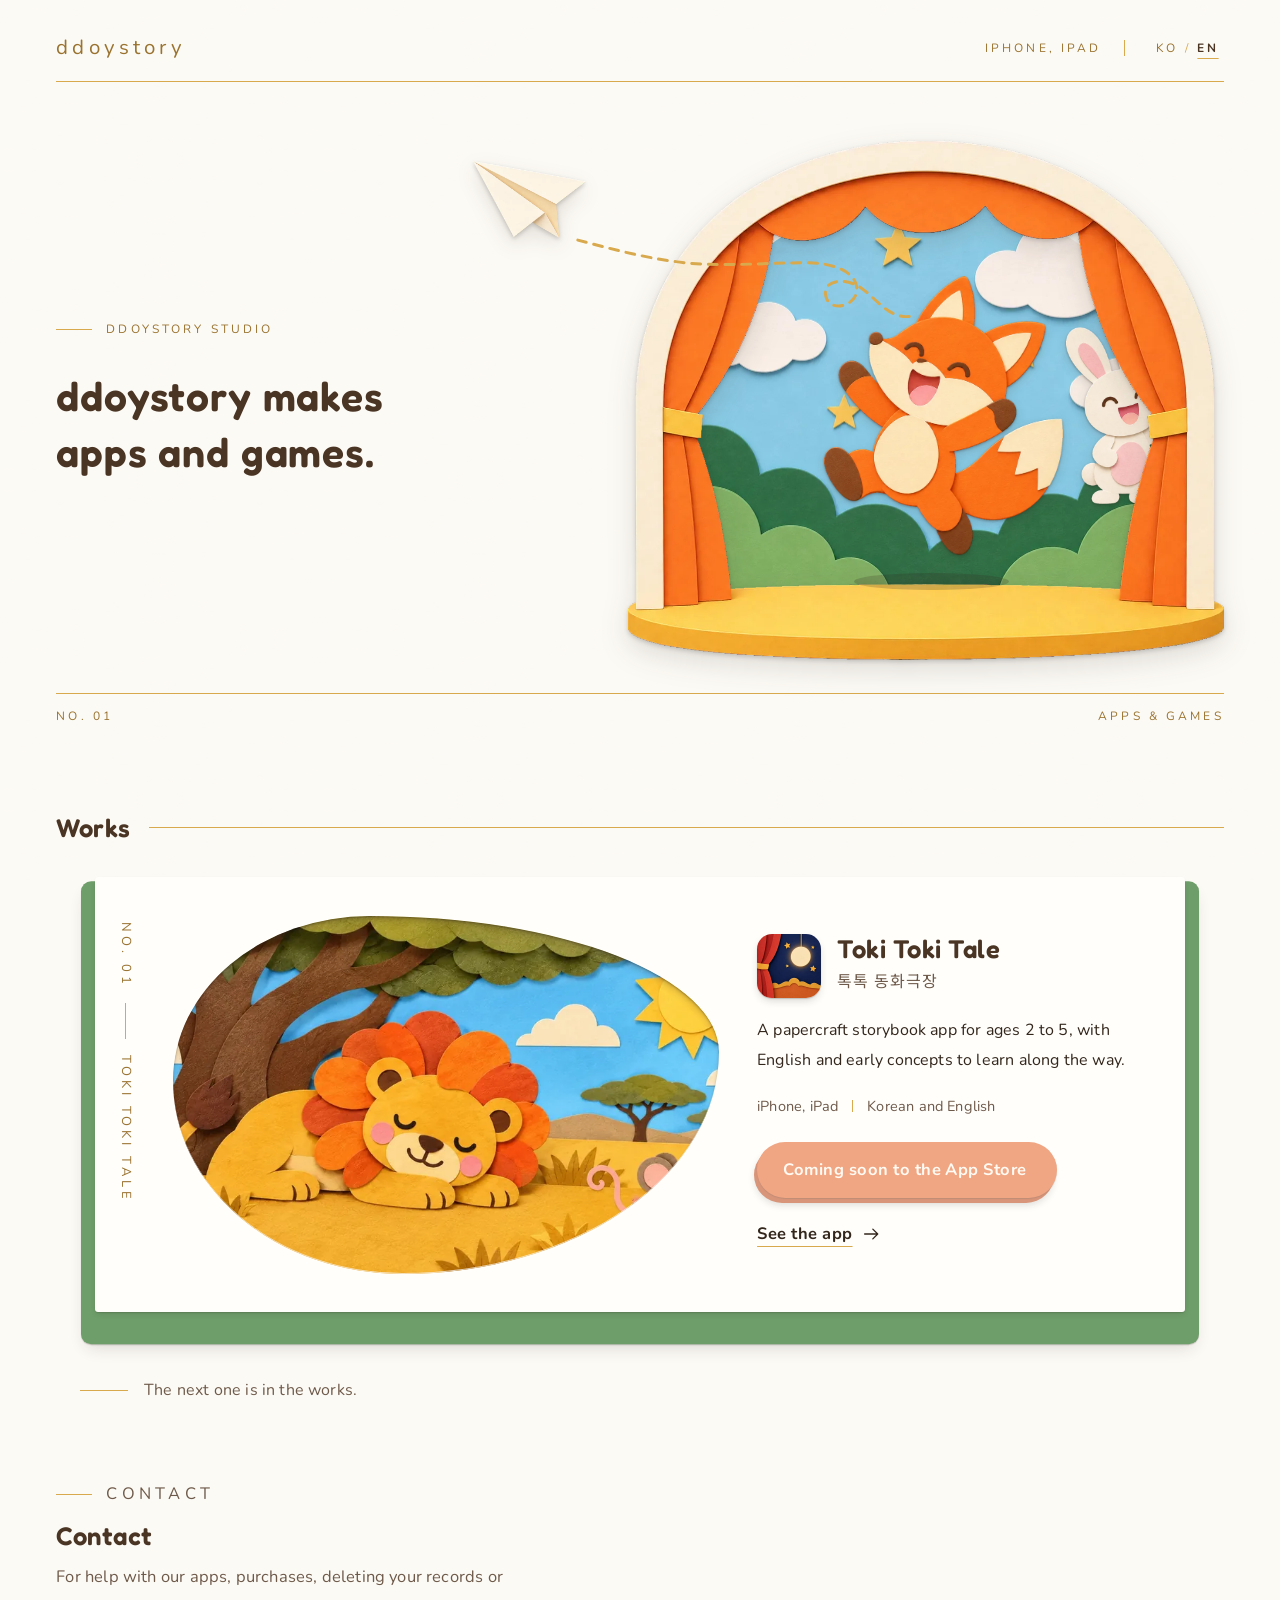
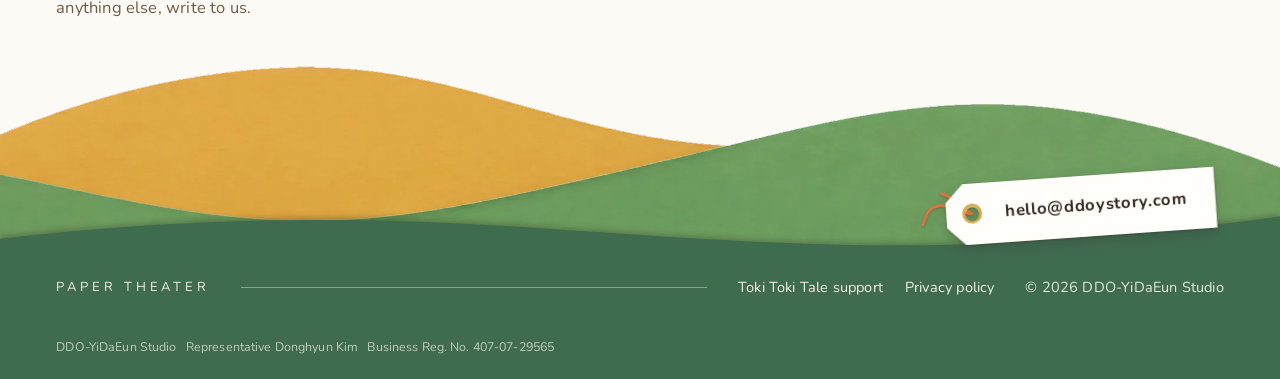
==== commit 460cf6ba: "맨 아래에 법인 이름(DDO-YiDaEun Studio)과 사업자 정보 줄, 앱 주소가 나오기 전 App Store 단추는 '출시 예정' 표시 Co-Authored-By: Clau" ====
--- a/index.html
+++ b/index.html
@@ -114,6 +114,8 @@
   .land .tagnote{bottom:18%}
 }
 </style>
+<style>.store.soon{pointer-events:none;opacity:.62;cursor:default}.store.soon svg{display:none}</style>
+<style>footer .biz{margin:0;padding:0 0 22px;font-size:.78rem;line-height:1.6;opacity:.72;letter-spacing:.01em}</style>
 </head>
 <body>
 <a class="skip" href="#works"><span data-l="ko">본문으로 건너뛰기</span><span data-l="en" lang="en">Skip to content</span></a>
@@ -204,8 +206,9 @@
         <li><a href="tokitoki/support/#ko" data-href="tokitoki/support/"><span data-l="ko">톡톡 동화극장 고객 지원</span><span data-l="en" lang="en">Toki Toki Tale support</span></a></li>
         <li><a href="tokitoki/privacy/#ko" data-href="tokitoki/privacy/"><span data-l="ko">개인정보 처리방침</span><span data-l="en" lang="en">Privacy policy</span></a></li>
       </ul>
-      <p><span data-l="ko">© 2026 또이다은 스튜디오</span><span data-l="en" lang="en">© 2026 ddoystory</span></p>
-    </div>
+      <p><span data-l="ko">© 2026 또이다은 스튜디오 (DDO-YiDaEun Studio)</span><span data-l="en" lang="en">© 2026 DDO-YiDaEun Studio</span></p>
+    </div>
+    <div class="wrap"><p class="biz"><span data-l="ko">상호 또이다은 스튜디오 (DDO-YiDaEun Studio)&ensp; 대표 김동현&ensp; 사업자등록번호 407-07-29565</span><span data-l="en" lang="en">DDO-YiDaEun Studio&ensp; Representative Donghyun Kim&ensp; Business Reg. No. 407-07-29565</span></p></div>
   </div></div>
 </footer>
 <script>
@@ -214,7 +217,13 @@
 
 (function(){
   var st=document.querySelectorAll('a[data-appstore]');
-  for(var s=0;s<st.length;s++) st[s].href=APP_STORE_URL;
+  for(var s=0;s<st.length;s++){
+    if(APP_STORE_URL==='https://apps.apple.com/'){   /* 앱 주소가 나오기 전: 깨진 링크 대신 '출시 예정' 표시 */
+      st[s].removeAttribute('href'); st[s].setAttribute('aria-disabled','true'); st[s].classList.add('soon');
+      var k=st[s].querySelector('[data-l="ko"]'), e=st[s].querySelector('[data-l="en"]');
+      if(k) k.textContent='App Store 출시 예정'; if(e) e.textContent='Coming soon to the App Store';
+    } else st[s].href=APP_STORE_URL;
+  }
   var h=document.documentElement;
   function set(l){
     h.lang=l;
